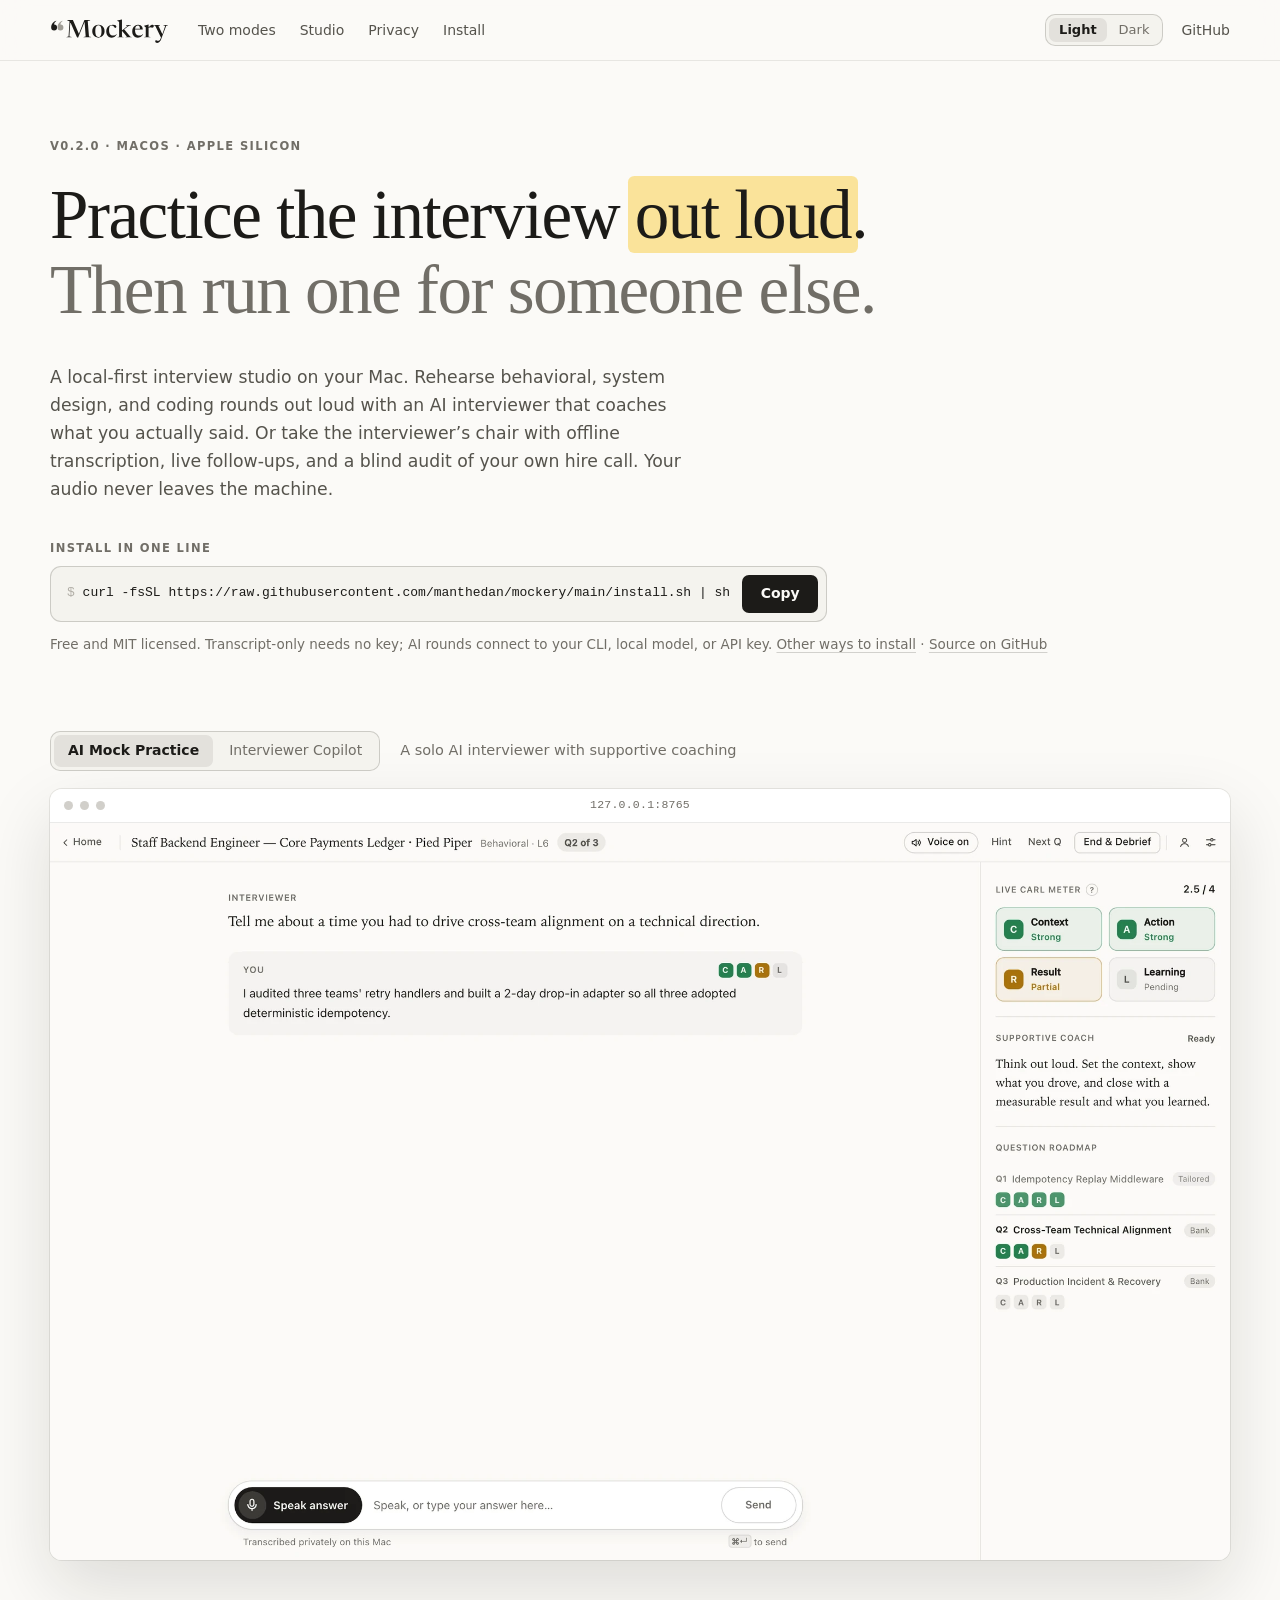
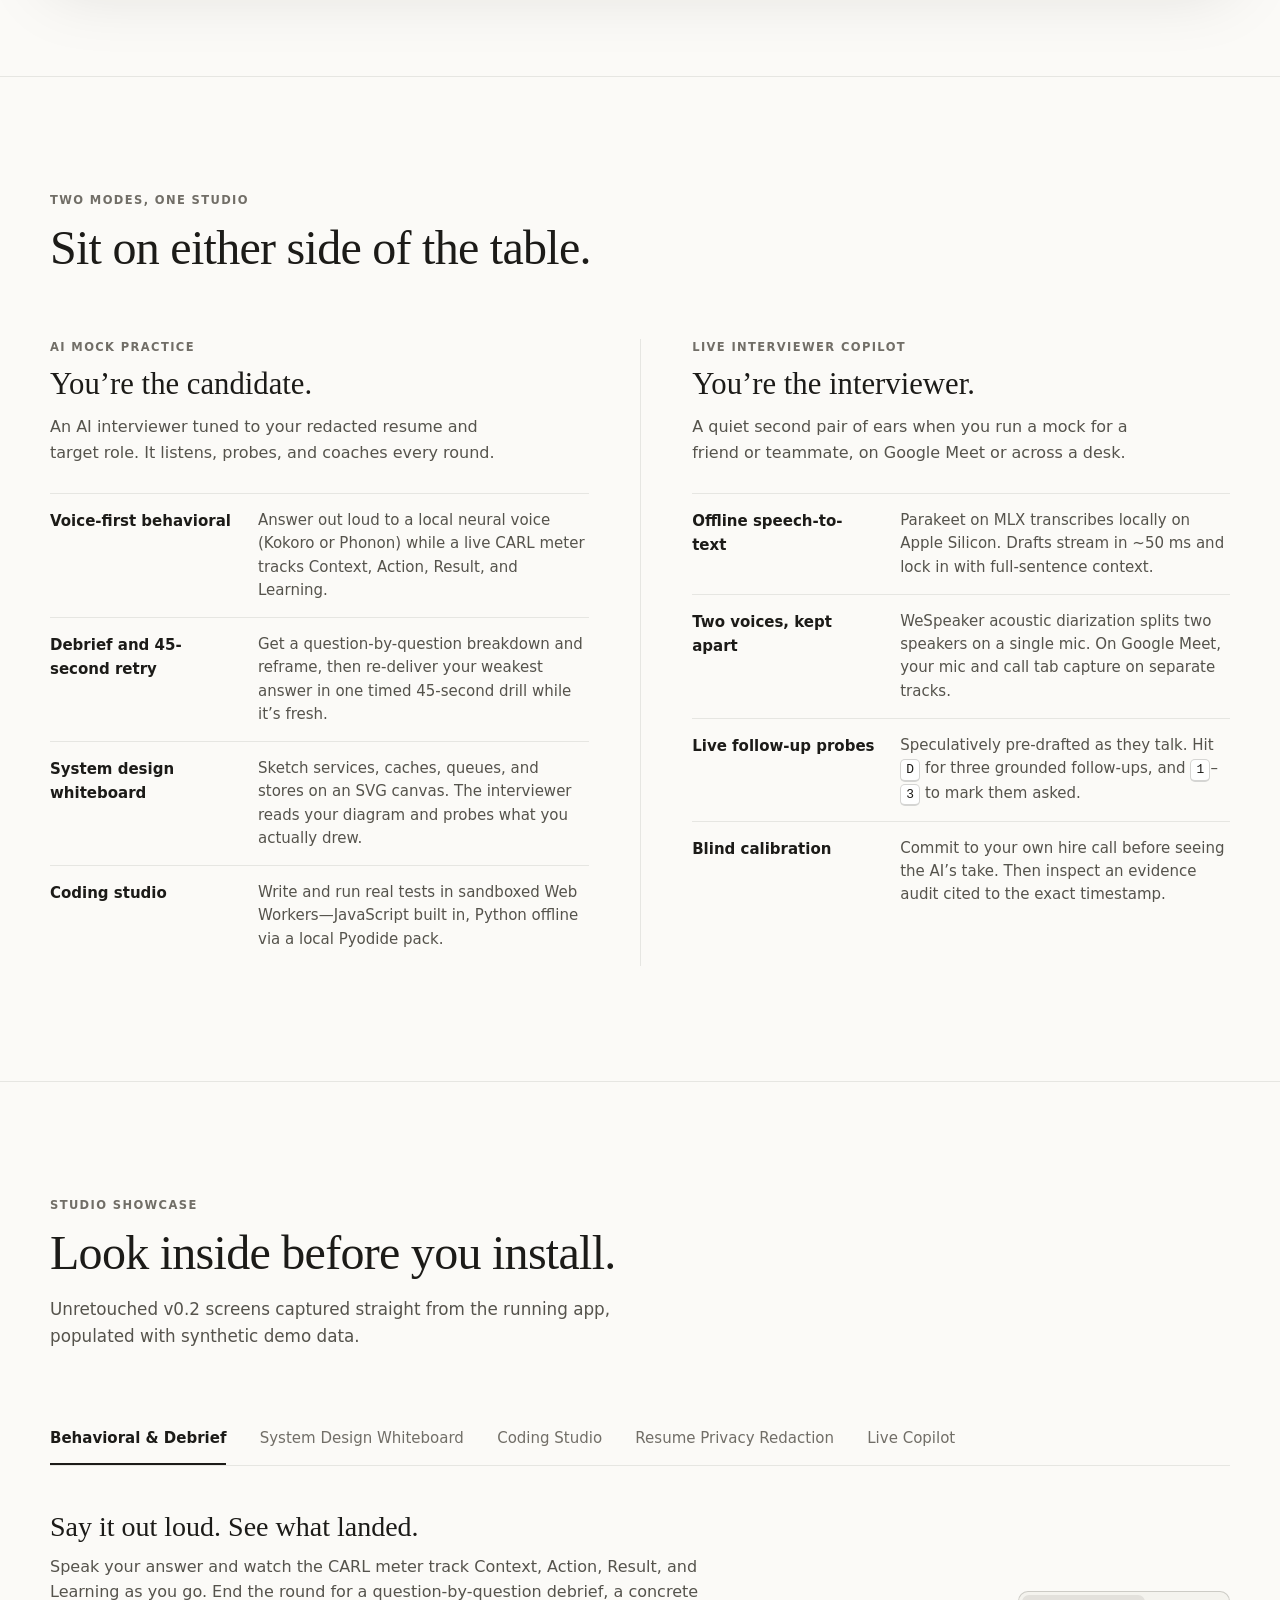
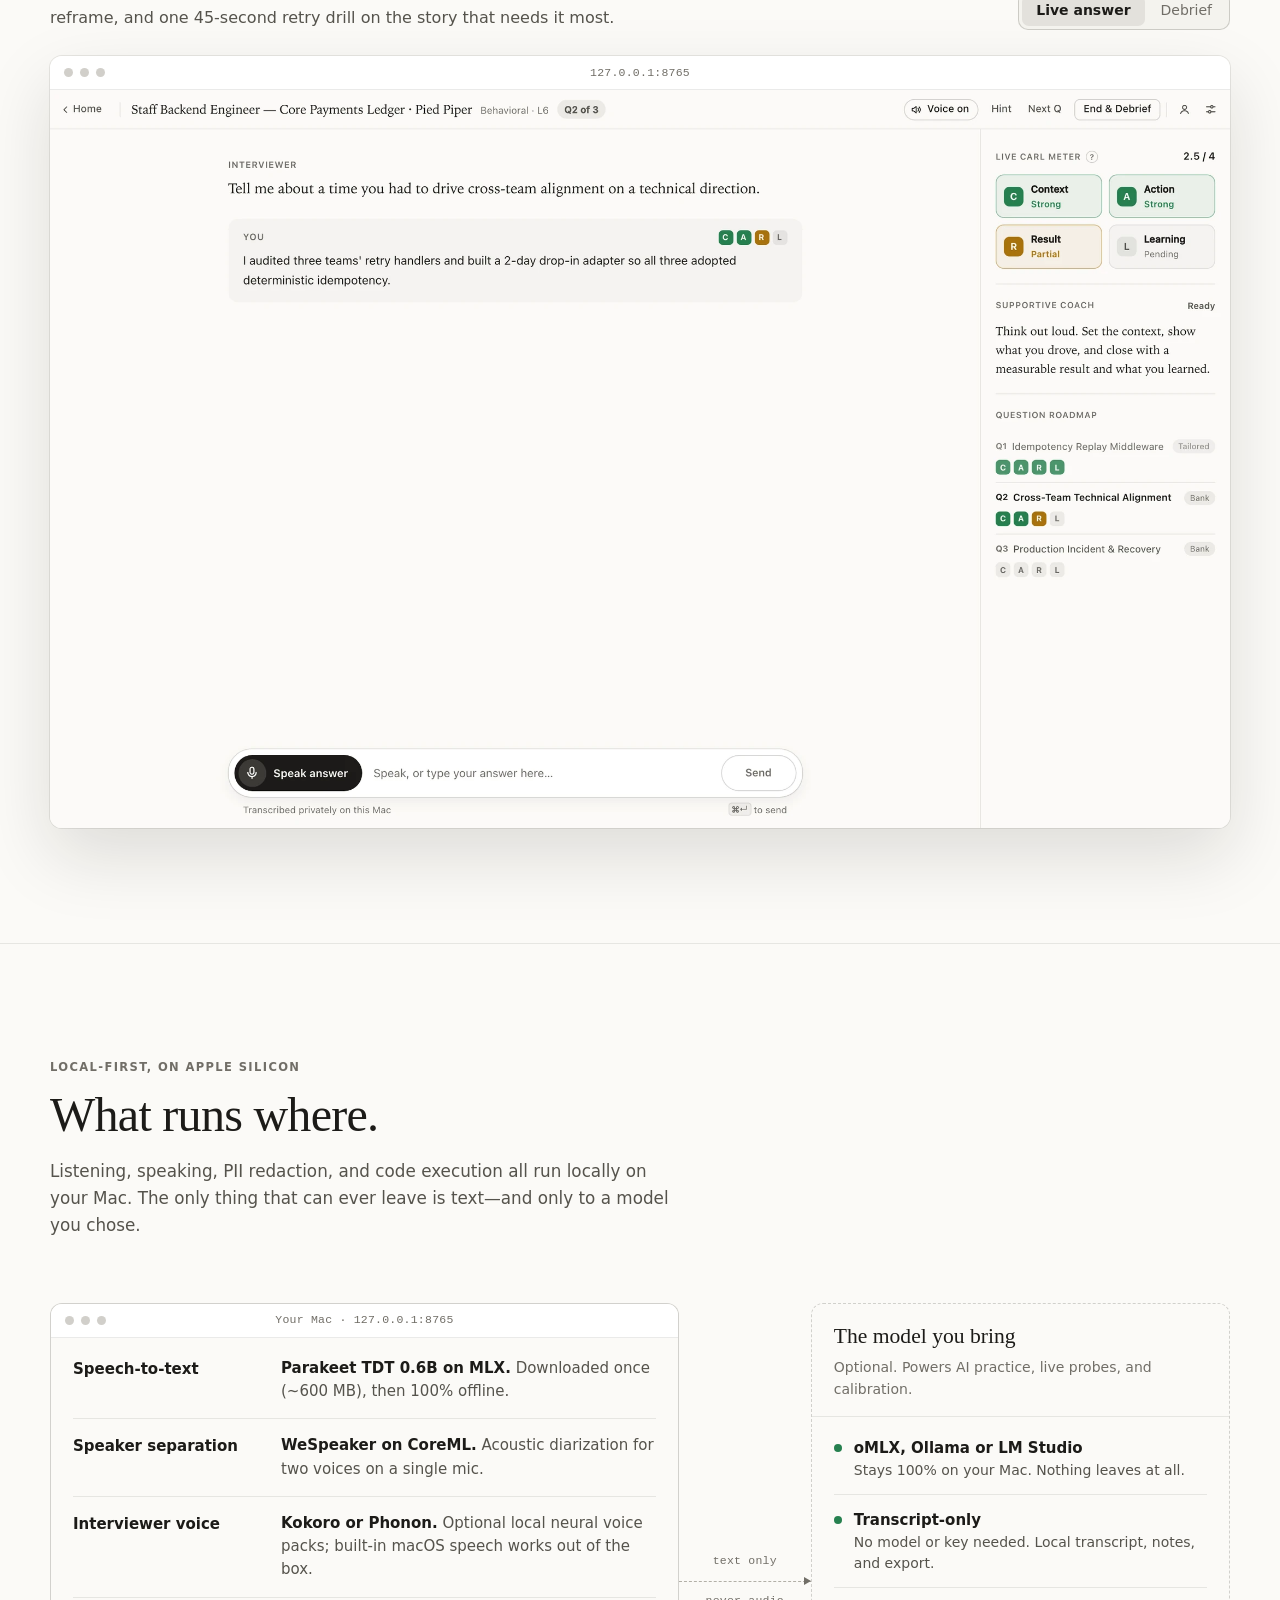
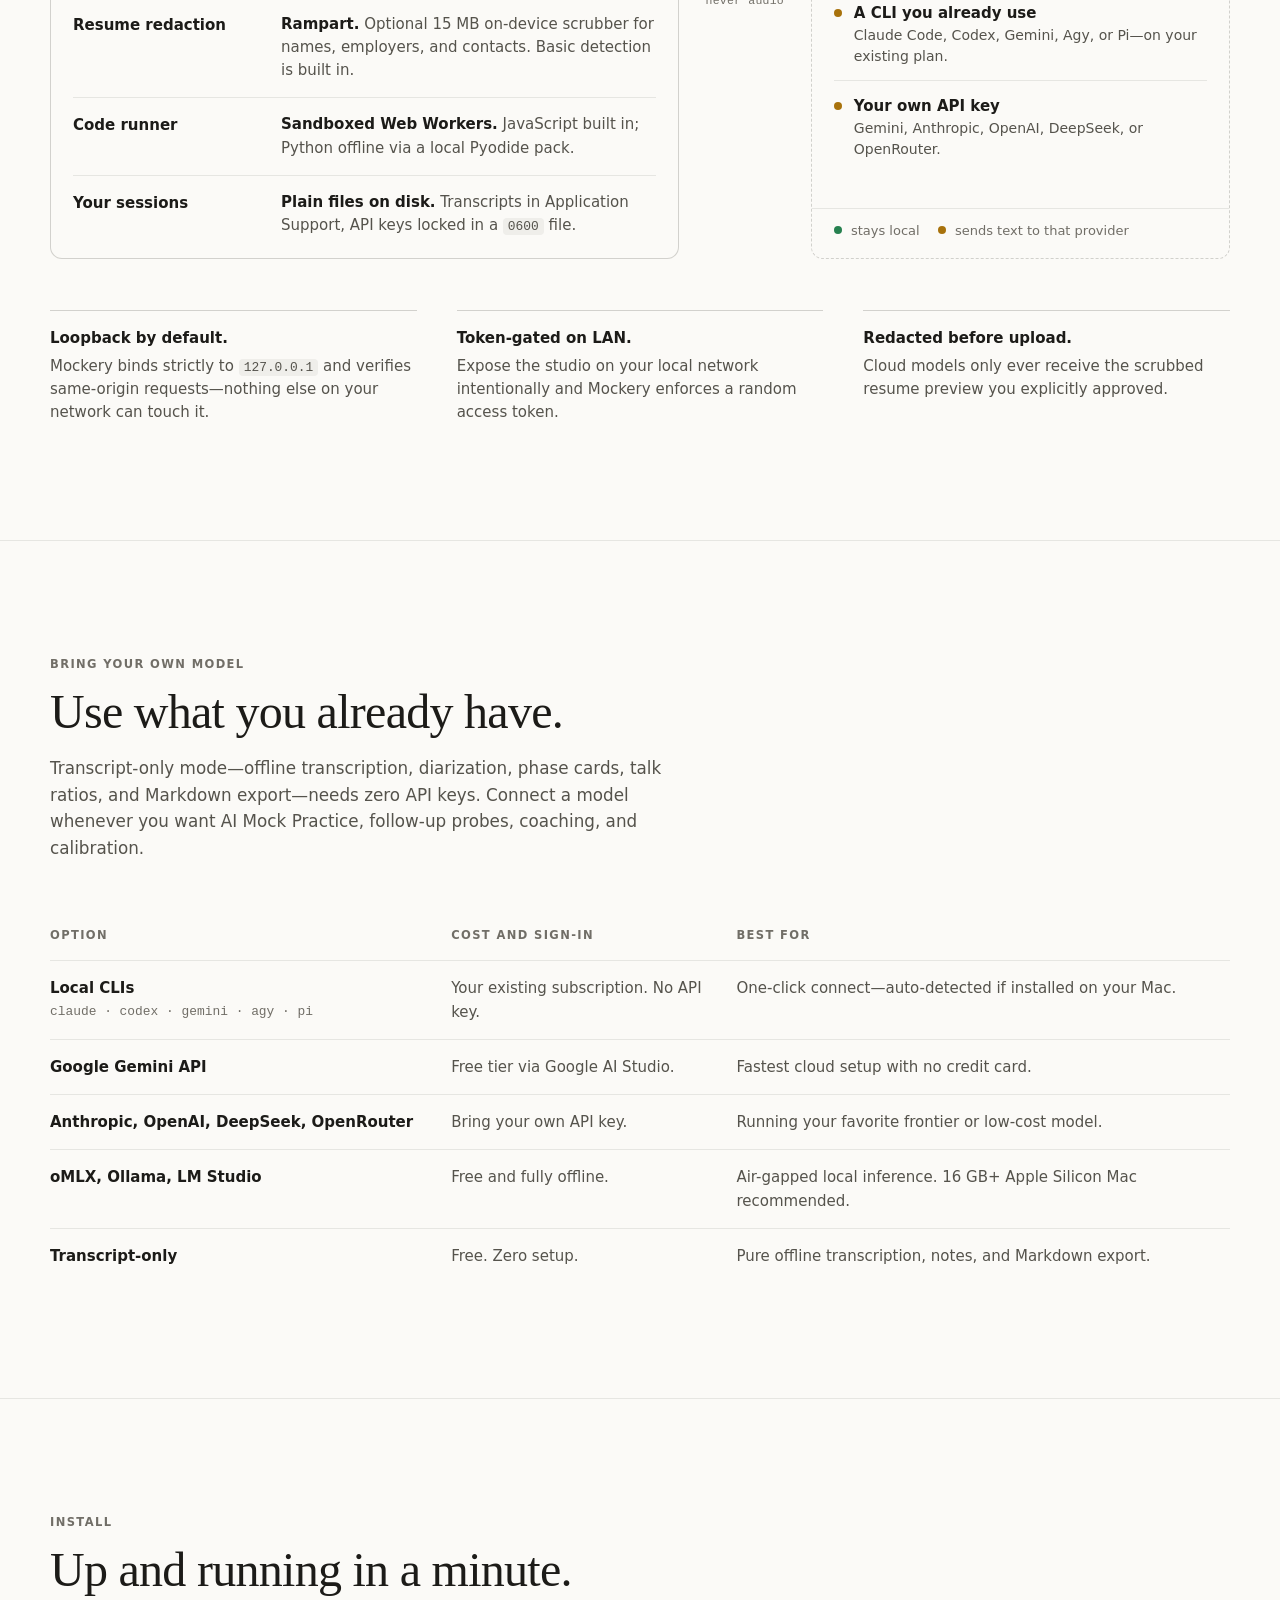
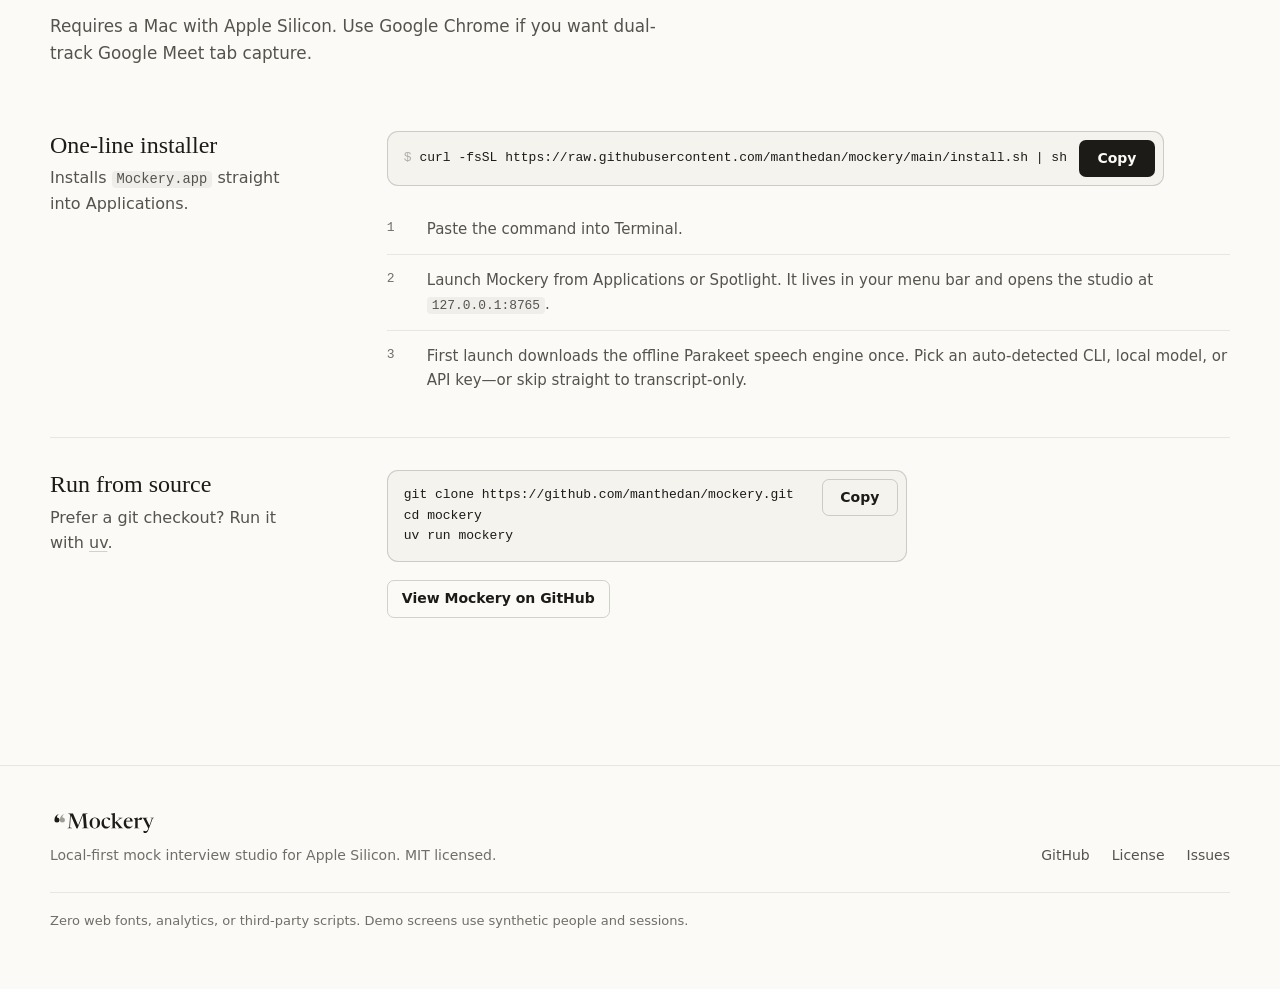
==== site/index.html @ 2a64e415 "Point site canonical and Open Graph URLs to https://mockery.studio/" ====
<!doctype html>
<html lang="en">
<head>
  <meta charset="utf-8">
  <meta name="viewport" content="width=device-width, initial-scale=1">
  <title>Mockery — Local-first mock interview studio for Apple Silicon</title>
  <meta name="description" content="Practice interviews out loud with an AI interviewer, or run mocks for others with live transcripts, probes, and blind calibration. Audio stays on your Mac.">
  <meta name="color-scheme" content="dark light">
  <meta name="theme-color" content="#141413" media="(prefers-color-scheme: dark)">
  <meta name="theme-color" content="#fbfaf7" media="(prefers-color-scheme: light)">
  <link rel="canonical" href="https://mockery.studio/">

  <meta property="og:type" content="website">
  <meta property="og:site_name" content="Mockery">
  <meta property="og:title" content="Mockery — Practice the interview out loud. Then run one for someone else.">
  <meta property="og:description" content="Local-first mock interview studio for Apple Silicon. Voice-first AI practice with CARL coaching, whiteboard, and coding—plus a live interviewer copilot.">
  <meta property="og:url" content="https://mockery.studio/">
  <meta property="og:image" content="https://mockery.studio/assets/og-social-card.png">
  <meta property="og:image:type" content="image/png">
  <meta property="og:image:width" content="1280">
  <meta property="og:image:height" content="640">
  <meta property="og:image:alt" content="Mockery: practice the interview out loud, then run one for someone else. Beside the headline, the system design whiteboard running at 127.0.0.1.">
  <meta name="twitter:card" content="summary_large_image">
  <meta name="twitter:title" content="Mockery — Practice the interview out loud. Then run one for someone else.">
  <meta name="twitter:description" content="Local-first mock interview studio for Apple Silicon. Practice out loud with an AI interviewer, or run sharper mocks for others. Audio never leaves your Mac.">
  <meta name="twitter:image" content="https://mockery.studio/assets/og-social-card.png">
  <meta name="twitter:image:alt" content="Mockery: practice the interview out loud, then run one for someone else.">

  <link rel="icon" href="assets/logo-mark.svg" type="image/svg+xml">
  <link rel="alternate icon" href="assets/logo-mark-32.png" type="image/png" sizes="32x32">
  <link rel="apple-touch-icon" href="assets/logo-mark-180.png">

  <script>
    document.documentElement.classList.add("js");
    try {
      var saved = localStorage.getItem("mockery-site-theme");
      if (saved === "light" || saved === "dark") document.documentElement.setAttribute("data-theme", saved);
    } catch (e) {}
  </script>
  <link rel="stylesheet" href="styles.css">
  <script src="site.js" defer></script>
</head>
<body>
  <a class="skip" href="#main">Skip to content</a>

  <header class="nav">
    <div class="wrap nav-row">
      <a class="brand" href="#top" aria-label="Mockery, back to top">
        <img class="only-dark" src="assets/wordmark-on-dark.svg" width="124" height="28" alt="Mockery">
        <img class="only-light" src="assets/wordmark-on-light.svg" width="124" height="28" alt="Mockery">
      </a>
      <nav class="nav-links" aria-label="Sections">
        <a href="#modes">Two modes</a>
        <a href="#studio">Studio</a>
        <a href="#privacy">Privacy</a>
        <a href="#install">Install</a>
      </nav>
      <div class="nav-end">
        <div class="seg seg-sm" role="group" aria-label="Colour theme">
          <button type="button" data-theme-choice="light" aria-pressed="false">Light</button>
          <button type="button" data-theme-choice="dark" aria-pressed="false">Dark</button>
        </div>
        <a class="nav-gh" href="https://github.com/manthedan/mockery">GitHub</a>
      </div>
    </div>
  </header>

  <main id="main">
    <!-- ───────────────────────────── Hero ───────────────────────────── -->
    <section class="hero" id="top">
      <div class="wrap">
        <p class="label">v0.2.0 · macOS · Apple Silicon</p>
        <h1>
          <span class="voice-a">Practice the interview <mark>out&nbsp;loud</mark>.</span>
          <span class="voice-b">Then run one for someone else.</span>
        </h1>

        <div class="hero-row">
          <p class="lede">
            A local-first interview studio on your Mac. Rehearse behavioral, system design, and coding
            rounds out loud with an AI interviewer that coaches what you actually said. Or take the
            interviewer’s chair with offline transcription, live follow-ups, and a blind audit of your
            own hire call. Your audio never leaves the machine.
          </p>

          <div class="hero-install">
            <p class="label" id="heroInstallLabel">Install in one line</p>
            <div class="cmd" role="group" aria-labelledby="heroInstallLabel">
              <code id="heroCmd"><span class="prompt" aria-hidden="true">$ </span><span data-copy-text>curl -fsSL https://<wbr>raw.githubusercontent.com/<wbr>manthedan/<wbr>mockery/<wbr>main/<wbr>install.sh | sh</span></code>
              <button type="button" class="btn-ink" data-copy="#heroCmd">Copy</button>
            </div>
            <p class="fine">
              Free and MIT licensed. Transcript-only needs no key; AI rounds connect to your CLI, local model, or API key.
              <a href="#install">Other ways to install</a> · <a href="https://github.com/manthedan/mockery">Source on GitHub</a>
            </p>
          </div>
        </div>

        <div class="hero-stage">
          <div class="stage-head">
            <div class="seg" role="tablist" aria-label="Mode shown in the preview">
              <button type="button" role="tab" id="heroTabPractice" aria-controls="heroPractice" aria-selected="true">AI Mock Practice</button>
              <button type="button" role="tab" id="heroTabCopilot" aria-controls="heroCopilot" aria-selected="false" tabindex="-1">Interviewer Copilot</button>
            </div>
            <p class="stage-note" data-stage-note aria-live="polite">A solo AI interviewer with supportive coaching</p>
          </div>

          <figure class="window">
            <div class="window-bar" aria-hidden="true"><i></i><i></i><i></i><span>127.0.0.1:8765</span></div>
            <div class="is-active" role="tabpanel" id="heroPractice" aria-labelledby="heroTabPractice" data-note="A solo AI interviewer with supportive coaching">
              <a class="shot" href="assets/shots/04_behavioral_dark.webp" data-shot-link style="--focus: 28% 0%">
                <picture>
                  <source data-theme-source media="(prefers-color-scheme: light)" srcset="assets/shots/04_behavioral_light.webp">
                  <img src="assets/shots/04_behavioral_dark.webp" width="2160" height="1350" fetchpriority="high"
                       alt="Behavioral practice: the interviewer’s question, a spoken answer, and a live CARL meter scoring Context, Action, Result and Learning.">
                </picture>
              </a>
            </div>
            <div role="tabpanel" id="heroCopilot" aria-labelledby="heroTabCopilot" data-note="Real-time transcript and probes while you interview someone">
              <a class="shot" href="assets/shots/09_copilot_calibration_dark.webp" data-shot-link style="--focus: 100% 0%">
                <picture>
                  <source data-theme-source media="(prefers-color-scheme: light)" srcset="assets/shots/09_copilot_calibration_light.webp">
                  <img src="assets/shots/09_copilot_calibration_dark.webp" width="2160" height="1350" loading="lazy"
                       alt="Interviewer copilot: a timestamped transcript on the left, and a calibration audit reading “You said Lean Hire. The evidence agrees.” on the right.">
                </picture>
              </a>
            </div>
          </figure>
        </div>
      </div>
    </section>

    <!-- ─────────────────────────── Two modes ─────────────────────────── -->
    <section class="section" id="modes">
      <div class="wrap">
        <div class="section-head">
          <p class="label">Two modes, one studio</p>
          <h2>Sit on either side of the table.</h2>
        </div>

        <div class="modes">
          <article class="mode">
            <p class="label">AI Mock Practice</p>
            <h3>You’re the candidate.</h3>
            <p class="mode-lede">An AI interviewer tuned to your redacted resume and target role. It listens, probes, and coaches every round.</p>
            <dl class="rows">
              <div><dt>Voice-first behavioral</dt><dd>Answer out loud to a local neural voice (Kokoro or Phonon) while a live CARL meter tracks Context, Action, Result, and Learning.</dd></div>
              <div><dt>Debrief and 45-second retry</dt><dd>Get a question-by-question breakdown and reframe, then re-deliver your weakest answer in one timed 45-second drill while it’s fresh.</dd></div>
              <div><dt>System design whiteboard</dt><dd>Sketch services, caches, queues, and stores on an SVG canvas. The interviewer reads your diagram and probes what you actually drew.</dd></div>
              <div><dt>Coding studio</dt><dd>Write and run real tests in sandboxed Web Workers—JavaScript built in, Python offline via a local Pyodide pack.</dd></div>
            </dl>
          </article>

          <article class="mode">
            <p class="label">Live Interviewer Copilot</p>
            <h3>You’re the interviewer.</h3>
            <p class="mode-lede">A quiet second pair of ears when you run a mock for a friend or teammate, on Google Meet or across a desk.</p>
            <dl class="rows">
              <div><dt>Offline speech-to-text</dt><dd>Parakeet on MLX transcribes locally on Apple Silicon. Drafts stream in ~50&nbsp;ms and lock in with full-sentence context.</dd></div>
              <div><dt>Two voices, kept apart</dt><dd>WeSpeaker acoustic diarization splits two speakers on a single mic. On Google Meet, your mic and call tab capture on separate tracks.</dd></div>
              <div><dt>Live follow-up probes</dt><dd>Speculatively pre-drafted as they talk. Hit <kbd>D</kbd> for three grounded follow-ups, and <kbd>1</kbd>–<kbd>3</kbd> to mark them asked.</dd></div>
              <div><dt>Blind calibration</dt><dd>Commit to your own hire call before seeing the AI’s take. Then inspect an evidence audit cited to the exact timestamp.</dd></div>
            </dl>
          </article>
        </div>
      </div>
    </section>

    <!-- ───────────────────────── Studio showcase ───────────────────────── -->
    <section class="section" id="studio">
      <div class="wrap">
        <div class="section-head">
          <p class="label">Studio showcase</p>
          <h2>Look inside before you install.</h2>
          <p class="section-lede">Unretouched v0.2 screens captured straight from the running app, populated with synthetic demo data.</p>
        </div>

        <div class="tabs-scroll">
          <div class="tabs" role="tablist" aria-label="Studio showcase">
            <button type="button" role="tab" id="tabBehavioral" aria-controls="panelBehavioral" aria-selected="true">Behavioral &amp; Debrief</button>
            <button type="button" role="tab" id="tabWhiteboard" aria-controls="panelWhiteboard" aria-selected="false" tabindex="-1">System Design Whiteboard</button>
            <button type="button" role="tab" id="tabCoding" aria-controls="panelCoding" aria-selected="false" tabindex="-1">Coding Studio</button>
            <button type="button" role="tab" id="tabRedaction" aria-controls="panelRedaction" aria-selected="false" tabindex="-1">Resume Privacy Redaction</button>
            <button type="button" role="tab" id="tabCopilot" aria-controls="panelCopilot" aria-selected="false" tabindex="-1">Live Copilot</button>
          </div>
        </div>

        <!-- Behavioral & Debrief -->
        <div class="panel is-active" role="tabpanel" id="panelBehavioral" aria-labelledby="tabBehavioral">
          <div class="panel-head">
            <div>
              <h3>Say it out loud. See what landed.</h3>
              <p>Speak your answer and watch the CARL meter track Context, Action, Result, and Learning as you go. End the round for a question-by-question debrief, a concrete reframe, and one 45-second retry drill on the story that needs it most.</p>
            </div>
            <div class="seg" role="tablist" aria-label="Behavioral views">
              <button type="button" role="tab" id="viewBehLive" aria-controls="shotBehLive" aria-selected="true">Live answer</button>
              <button type="button" role="tab" id="viewBehDebrief" aria-controls="shotBehDebrief" aria-selected="false" tabindex="-1">Debrief</button>
            </div>
          </div>
          <figure class="window">
            <div class="window-bar" aria-hidden="true"><i></i><i></i><i></i><span>127.0.0.1:8765</span></div>
            <div class="is-active" role="tabpanel" id="shotBehLive" aria-labelledby="viewBehLive">
              <a class="shot" href="assets/shots/04_behavioral_dark.webp" data-shot-link style="--focus: 28% 0%">
                <picture>
                  <source data-theme-source media="(prefers-color-scheme: light)" srcset="assets/shots/04_behavioral_light.webp">
                  <img src="assets/shots/04_behavioral_dark.webp" width="2160" height="1350" loading="lazy"
                       alt="Behavioral practice session, question two of three, with the live CARL meter showing Context and Action strong, Result partial, Learning pending.">
                </picture>
              </a>
            </div>
            <div role="tabpanel" id="shotBehDebrief" aria-labelledby="viewBehDebrief">
              <a class="shot" href="assets/shots/07_debrief_dark.webp" data-shot-link style="--focus: 24% 0%">
                <picture>
                  <source data-theme-source media="(prefers-color-scheme: light)" srcset="assets/shots/07_debrief_light.webp">
                  <img src="assets/shots/07_debrief_dark.webp" width="2160" height="1350" loading="lazy"
                       alt="Coaching debrief with a 3.5 out of 4 session score, what went well, a per-question breakdown, a suggested CARL reframe and a button to jump to the 45-second retry drill.">
                </picture>
              </a>
            </div>
          </figure>
        </div>

        <!-- System Design Whiteboard -->
        <div class="panel" role="tabpanel" id="panelWhiteboard" aria-labelledby="tabWhiteboard">
          <div class="panel-head">
            <div>
              <h3>Draw the system while you talk.</h3>
              <p>Place clients, gateways, services, caches, stores, and queues on an SVG dot-grid canvas and wire them with labeled flows. The interviewer inspects your diagram, tracks requirements, and probes the trade-offs in what you actually drew.</p>
            </div>
          </div>
          <figure class="window">
            <div class="window-bar" aria-hidden="true"><i></i><i></i><i></i><span>127.0.0.1:8765</span></div>
            <a class="shot" href="assets/shots/05_whiteboard_dark.webp" data-shot-link style="--focus: 50% 0%">
              <picture>
                <source data-theme-source media="(prefers-color-scheme: light)" srcset="assets/shots/05_whiteboard_light.webp">
                <img src="assets/shots/05_whiteboard_dark.webp" width="2160" height="1350" loading="lazy"
                     alt="System design whiteboard with five connected components, from Merchant SDKs through an API gateway and ledger service to a database and a settlement stream.">
              </picture>
            </a>
          </figure>
        </div>

        <!-- Coding Studio -->
        <div class="panel" role="tabpanel" id="panelCoding" aria-labelledby="tabCoding">
          <div class="panel-head">
            <div>
              <h3>Write it, run it, explain it.</h3>
              <p>Run real test suites in isolated Web Workers—JavaScript out of the box, Python completely offline through a local Pyodide pack. Your editor, test output, and interviewer stay right beside each other.</p>
            </div>
          </div>
          <figure class="window">
            <div class="window-bar" aria-hidden="true"><i></i><i></i><i></i><span>127.0.0.1:8765</span></div>
            <a class="shot" href="assets/shots/06_coding_dark.webp" data-shot-link style="--focus: 56% 0%">
              <picture>
                <source data-theme-source media="(prefers-color-scheme: light)" srcset="assets/shots/06_coding_light.webp">
                <img src="assets/shots/06_coding_dark.webp" width="2160" height="1350" loading="lazy"
                     alt="Coding studio with a JavaScript LRU cache solution, JavaScript and Python tabs, a Run Tests button and a passing test result.">
              </picture>
            </a>
          </figure>
        </div>

        <!-- Resume Privacy Redaction -->
        <div class="panel" role="tabpanel" id="panelRedaction" aria-labelledby="tabRedaction">
          <div class="panel-head">
            <div>
              <h3>See exactly what leaves your Mac.</h3>
              <p>Rampart detects names, employers, emails, phone numbers, and links right on your Mac, swapping them for neutral placeholders. Flip any item between Hidden and Visible in one click—the preview on screen is the only version a cloud model ever sees.</p>
            </div>
          </div>
          <figure class="window">
            <div class="window-bar" aria-hidden="true"><i></i><i></i><i></i><span>127.0.0.1:8765</span></div>
            <a class="shot" href="assets/shots/02_profile_dark.webp" data-shot-link style="--focus: 50% 0%">
              <picture>
                <source data-theme-source media="(prefers-color-scheme: light)" srcset="assets/shots/02_profile_light.webp">
                <img src="assets/shots/02_profile_dark.webp" width="2160" height="1350" loading="lazy"
                     alt="Candidate profile dialog: a demo resume with four personal details hidden, and a preview of the redacted text that is shared with a cloud model.">
              </picture>
            </a>
          </figure>
        </div>

        <!-- Live Copilot -->
        <div class="panel" role="tabpanel" id="panelCopilot" aria-labelledby="tabCopilot">
          <div class="panel-head">
            <div>
              <h3>Three follow-ups, the moment you need them.</h3>
              <p>As the candidate speaks, Mockery pre-drafts three grounded follow-ups in the background so they’re ready the instant you ask. When the round wraps, lock in your own verdict first, then inspect a blind calibration audit with every claim cited to its exact timestamp.</p>
            </div>
            <div class="seg" role="tablist" aria-label="Copilot views">
              <button type="button" role="tab" id="viewCopProbes" aria-controls="shotCopProbes" aria-selected="true">Follow-ups</button>
              <button type="button" role="tab" id="viewCopCalib" aria-controls="shotCopCalib" aria-selected="false" tabindex="-1">Calibration</button>
            </div>
          </div>
          <figure class="window">
            <div class="window-bar" aria-hidden="true"><i></i><i></i><i></i><span>127.0.0.1:8765</span></div>
            <div class="is-active" role="tabpanel" id="shotCopProbes" aria-labelledby="viewCopProbes">
              <a class="shot" href="assets/shots/08_copilot_probes_dark.webp" data-shot-link style="--focus: 100% 0%">
                <picture>
                  <source data-theme-source media="(prefers-color-scheme: light)" srcset="assets/shots/08_copilot_probes_light.webp">
                  <img src="assets/shots/08_copilot_probes_dark.webp" width="2160" height="1350" loading="lazy"
                       alt="Interviewer copilot showing a timestamped transcript split into phase cards, with three suggested follow-up questions for the current card.">
                </picture>
              </a>
            </div>
            <div role="tabpanel" id="shotCopCalib" aria-labelledby="viewCopCalib">
              <a class="shot" href="assets/shots/09_copilot_calibration_dark.webp" data-shot-link style="--focus: 100% 0%">
                <picture>
                  <source data-theme-source media="(prefers-color-scheme: light)" srcset="assets/shots/09_copilot_calibration_light.webp">
                  <img src="assets/shots/09_copilot_calibration_dark.webp" width="2160" height="1350" loading="lazy"
                       alt="Calibration audit: “You said Lean Hire. The evidence agrees.”, a per-card signal table, and a cited passage highlighted in the transcript.">
                </picture>
              </a>
            </div>
          </figure>
        </div>
      </div>
    </section>

    <!-- ───────────────────── Privacy & architecture ───────────────────── -->
    <section class="section" id="privacy">
      <div class="wrap">
        <div class="section-head">
          <p class="label">Local-first, on Apple Silicon</p>
          <h2>What runs where.</h2>
          <p class="section-lede">Listening, speaking, PII redaction, and code execution all run locally on your Mac. The only thing that can ever leave is text—and only to a model you chose.</p>
        </div>

        <div class="arch">
          <div class="arch-box">
            <div class="window-bar" aria-hidden="true"><i></i><i></i><i></i><span>Your Mac · 127.0.0.1:8765</span></div>
            <h3 class="sr-only">On your Mac</h3>
            <dl class="rows rows-arch">
              <div><dt>Speech-to-text</dt><dd><b>Parakeet TDT 0.6B on MLX.</b> Downloaded once (~600&nbsp;MB), then 100% offline.</dd></div>
              <div><dt>Speaker separation</dt><dd><b>WeSpeaker on CoreML.</b> Acoustic diarization for two voices on a single mic.</dd></div>
              <div><dt>Interviewer voice</dt><dd><b>Kokoro or Phonon.</b> Optional local neural voice packs; built-in macOS speech works out of the box.</dd></div>
              <div><dt>Resume redaction</dt><dd><b>Rampart.</b> Optional 15&nbsp;MB on-device scrubber for names, employers, and contacts. Basic detection is built in.</dd></div>
              <div><dt>Code runner</dt><dd><b>Sandboxed Web Workers.</b> JavaScript built in; Python offline via a local Pyodide pack.</dd></div>
              <div><dt>Your sessions</dt><dd><b>Plain files on disk.</b> Transcripts in Application Support, API keys locked in a <code>0600</code> file.</dd></div>
            </dl>
          </div>

          <div class="arch-link" aria-hidden="true">
            <span class="arch-link-top">text only</span>
            <span class="arch-arrow"></span>
            <span class="arch-link-bottom">never audio</span>
          </div>

          <div class="arch-box arch-box-out">
            <div class="arch-out-head">
              <h3>The model you bring</h3>
              <p>Optional. Powers AI practice, live probes, and calibration.</p>
            </div>
            <ul class="arch-options">
              <li><span class="dot dot-local"></span><div><b>oMLX, Ollama or LM Studio</b><span>Stays 100% on your Mac. Nothing leaves at all.</span></div></li>
              <li><span class="dot dot-local"></span><div><b>Transcript-only</b><span>No model or key needed. Local transcript, notes, and export.</span></div></li>
              <li><span class="dot dot-cloud"></span><div><b>A CLI you already use</b><span>Claude Code, Codex, Gemini, Agy, or Pi—on your existing plan.</span></div></li>
              <li><span class="dot dot-cloud"></span><div><b>Your own API key</b><span>Gemini, Anthropic, OpenAI, DeepSeek, or OpenRouter.</span></div></li>
            </ul>
            <p class="arch-legend"><span class="dot dot-local"></span> stays local <span class="dot dot-cloud"></span> sends text to that provider</p>
          </div>
        </div>

        <ul class="facts">
          <li><b>Loopback by default.</b> Mockery binds strictly to <code>127.0.0.1</code> and verifies same-origin requests—nothing else on your network can touch it.</li>
          <li><b>Token-gated on LAN.</b> Expose the studio on your local network intentionally and Mockery enforces a random access token.</li>
          <li><b>Redacted before upload.</b> Cloud models only ever receive the scrubbed resume preview you explicitly approved.</li>
        </ul>
      </div>
    </section>

    <!-- ─────────────────────────── Providers ─────────────────────────── -->
    <section class="section" id="models">
      <div class="wrap">
        <div class="section-head">
          <p class="label">Bring your own model</p>
          <h2>Use what you already have.</h2>
          <p class="section-lede">Transcript-only mode—offline transcription, diarization, phase cards, talk ratios, and Markdown export—needs zero API keys. Connect a model whenever you want AI Mock Practice, follow-up probes, coaching, and calibration.</p>
        </div>

        <div class="table-wrap">
          <table class="providers">
            <thead>
              <tr><th scope="col">Option</th><th scope="col">Cost and sign-in</th><th scope="col">Best for</th></tr>
            </thead>
            <tbody>
              <tr>
                <th scope="row">Local CLIs <span class="mono">claude · codex · gemini · agy · pi</span></th>
                <td data-label="Cost and sign-in">Your existing subscription. No API key.</td>
                <td data-label="Best for">One-click connect—auto-detected if installed on your Mac.</td>
              </tr>
              <tr>
                <th scope="row">Google Gemini API</th>
                <td data-label="Cost and sign-in">Free tier via Google AI Studio.</td>
                <td data-label="Best for">Fastest cloud setup with no credit card.</td>
              </tr>
              <tr>
                <th scope="row">Anthropic, OpenAI, DeepSeek, OpenRouter</th>
                <td data-label="Cost and sign-in">Bring your own API key.</td>
                <td data-label="Best for">Running your favorite frontier or low-cost model.</td>
              </tr>
              <tr>
                <th scope="row">oMLX, Ollama, LM Studio</th>
                <td data-label="Cost and sign-in">Free and fully offline.</td>
                <td data-label="Best for">Air-gapped local inference. 16&nbsp;GB+ Apple Silicon Mac recommended.</td>
              </tr>
              <tr>
                <th scope="row">Transcript-only</th>
                <td data-label="Cost and sign-in">Free. Zero setup.</td>
                <td data-label="Best for">Pure offline transcription, notes, and Markdown export.</td>
              </tr>
            </tbody>
          </table>
        </div>
      </div>
    </section>

    <!-- ──────────────────────────── Install ──────────────────────────── -->
    <section class="section" id="install">
      <div class="wrap">
        <div class="section-head">
          <p class="label">Install</p>
          <h2>Up and running in a minute.</h2>
          <p class="section-lede">Requires a Mac with Apple Silicon. Use Google Chrome if you want dual-track Google Meet tab capture.</p>
        </div>

        <div class="install">
          <div class="install-row">
            <div class="install-what">
              <h3>One-line installer</h3>
              <p>Installs <code>Mockery.app</code> straight into Applications.</p>
            </div>
            <div class="install-how">
              <div class="cmd" role="group" aria-label="Installer command">
                <code id="installCmd"><span class="prompt" aria-hidden="true">$ </span><span data-copy-text>curl -fsSL https://<wbr>raw.githubusercontent.com/<wbr>manthedan/<wbr>mockery/<wbr>main/<wbr>install.sh | sh</span></code>
                <button type="button" class="btn-ink" data-copy="#installCmd">Copy</button>
              </div>
              <ol class="steps">
                <li>Paste the command into Terminal.</li>
                <li>Launch Mockery from Applications or Spotlight. It lives in your menu bar and opens the studio at <code>127.0.0.1:8765</code>.</li>
                <li>First launch downloads the offline Parakeet speech engine once. Pick an auto-detected CLI, local model, or API key—or skip straight to transcript-only.</li>
              </ol>
            </div>
          </div>

          <div class="install-row">
            <div class="install-what">
              <h3>Run from source</h3>
              <p>Prefer a git checkout? Run it with <a href="https://docs.astral.sh/uv/">uv</a>.</p>
            </div>
            <div class="install-how">
              <div class="cmd cmd-stack" role="group" aria-label="Run from source commands">
                <code id="uvCmd"><span data-copy-text>git clone https://<wbr>github.com/<wbr>manthedan/<wbr>mockery.git
cd mockery
uv run mockery</span></code>
                <button type="button" class="btn-quiet" data-copy="#uvCmd">Copy</button>
              </div>
              <p class="install-gh"><a class="btn-outline" href="https://github.com/manthedan/mockery">View Mockery on GitHub</a></p>
            </div>
          </div>
        </div>
      </div>
    </section>
  </main>

  <footer class="footer">
    <div class="wrap footer-row">
      <div>
        <img class="only-dark" src="assets/wordmark-on-dark.svg" width="106" height="24" alt="Mockery" loading="lazy">
        <img class="only-light" src="assets/wordmark-on-light.svg" width="106" height="24" alt="Mockery" loading="lazy">
        <p>Local-first mock interview studio for Apple Silicon. MIT licensed.</p>
      </div>
      <div class="footer-links">
        <a href="https://github.com/manthedan/mockery">GitHub</a>
        <a href="https://github.com/manthedan/mockery/blob/main/LICENSE">License</a>
        <a href="https://github.com/manthedan/mockery/issues">Issues</a>
      </div>
    </div>
    <div class="wrap"><p class="footer-note">Zero web fonts, analytics, or third-party scripts. Demo screens use synthetic people and sessions.</p></div>
  </footer>

  <div class="sr-only" aria-live="polite" data-live></div>
</body>
</html>
---- site/styles.css ----
/* ============================================================================
   Mockery — release site

   Same Ink & Paper system as the app (src/mockery/static/styles.css):
   one warm neutral ramp in two lightings, colour kept semantic and rare,
   sans for chrome, serif for words a person reads or says out loud.
   System fonts only. No network requests beyond this folder.
   ============================================================================ */

:root {
  color-scheme: dark;

  --bg: #141413;
  --bg-sunken: #0f0f0e;
  --raised: #1d1d1b;

  --hover: rgba(255, 253, 245, 0.055);
  --selected: rgba(255, 253, 245, 0.125);
  --line: rgba(255, 253, 245, 0.08);
  --line-strong: rgba(255, 253, 245, 0.16);

  --ink: #efeeea;
  --ink-2: #b4b2ab;
  --ink-3: #939189;
  --ink-4: #68665f;
  --on-ink: #161615;

  --good: #62c08d;
  --mixed: #d8a544;
  --mark: rgba(244, 196, 64, 0.26);

  --shadow-window: 0 0 0 1px var(--line-strong), 0 28px 70px rgba(0, 0, 0, 0.5);

  --radius: 7px;
  --radius-lg: 11px;

  --wrap: 1180px;
  --pad: clamp(16px, 4vw, 40px);
  --section: clamp(72px, 9vw, 128px);

  --font-ui: -apple-system, BlinkMacSystemFont, "SF Pro Text", "Helvetica Neue", system-ui, sans-serif;
  --font-serif: "New York", ui-serif, "Iowan Old Style", "Palatino", Georgia, serif;
  --font-mono: ui-monospace, "SF Mono", Menlo, monospace;
}

@media (prefers-color-scheme: light) {
  :root:not([data-theme]) {
    color-scheme: light;

    --bg: #fbfaf7;
    --bg-sunken: #f4f3ee;
    --raised: #ffffff;

    --hover: rgba(26, 24, 16, 0.05);
    --selected: rgba(26, 24, 16, 0.08);
    --line: rgba(26, 24, 16, 0.09);
    --line-strong: rgba(26, 24, 16, 0.18);

    --ink: #1c1b18;
    --ink-2: #55534c;
    --ink-3: #716e67;
    --ink-4: #b2afa7;
    --on-ink: #fbfaf7;

    --good: #26804f;
    --mixed: #a8720c;
    --mark: rgba(250, 206, 62, 0.5);

    --shadow-window: 0 0 0 1px var(--line), 0 28px 70px rgba(26, 24, 16, 0.13);
  }
}

:root[data-theme="light"] {
  color-scheme: light;

  --bg: #fbfaf7;
  --bg-sunken: #f4f3ee;
  --raised: #ffffff;

  --hover: rgba(26, 24, 16, 0.05);
  --selected: rgba(26, 24, 16, 0.08);
  --line: rgba(26, 24, 16, 0.09);
  --line-strong: rgba(26, 24, 16, 0.18);

  --ink: #1c1b18;
  --ink-2: #55534c;
  --ink-3: #716e67;
  --ink-4: #b2afa7;
  --on-ink: #fbfaf7;

  --good: #26804f;
  --mixed: #a8720c;
  --mark: rgba(250, 206, 62, 0.5);

  --shadow-window: 0 0 0 1px var(--line), 0 28px 70px rgba(26, 24, 16, 0.13);
}

:root[data-theme="dark"] {
  color-scheme: dark;
}

/* ----------------------------------------------------------------------------
   Base
   ---------------------------------------------------------------------------- */

*,
*::before,
*::after {
  box-sizing: border-box;
}

html {
  scroll-behavior: smooth;
  scroll-padding-top: 76px;
  -webkit-text-size-adjust: 100%;
}

body {
  margin: 0;
  background: var(--bg);
  color: var(--ink);
  font-family: var(--font-ui);
  font-size: 16px;
  line-height: 1.6;
  -webkit-font-smoothing: antialiased;
  text-rendering: optimizeLegibility;
  transition: background-color 0.2s ease, color 0.2s ease;
}

h1,
h2,
h3,
p,
dl,
dd,
ol,
ul,
figure {
  margin: 0;
}

ul,
ol {
  padding: 0;
  list-style: none;
}

h1,
h2,
h3 {
  font-family: var(--font-serif);
  font-weight: 400;
  text-wrap: balance;
}

img {
  display: block;
  max-width: 100%;
  height: auto;
}

a {
  color: inherit;
  text-decoration-color: var(--line-strong);
  text-decoration-thickness: 1px;
  text-underline-offset: 3px;
}

a:hover {
  text-decoration-color: var(--ink-3);
}

button {
  font: inherit;
  color: inherit;
  cursor: pointer;
}

code,
kbd,
.mono {
  font-family: var(--font-mono);
  font-size: 0.86em;
}

p code,
li code,
dd code {
  padding: 1px 5px;
  border-radius: 4px;
  background: var(--hover);
}

kbd {
  display: inline-block;
  min-width: 1.55em;
  padding: 0 5px;
  border: 1px solid var(--line-strong);
  border-bottom-width: 2px;
  border-radius: 5px;
  background: var(--raised);
  color: var(--ink);
  line-height: 1.5;
  text-align: center;
}

::selection {
  background: var(--mark);
}

:focus {
  outline: none;
}

:focus-visible {
  outline: 2px solid var(--ink-3);
  outline-offset: 2px;
}

.wrap {
  width: 100%;
  max-width: calc(var(--wrap) + 2 * var(--pad));
  margin-inline: auto;
  padding-inline: var(--pad);
}

.sr-only {
  position: absolute;
  width: 1px;
  height: 1px;
  overflow: hidden;
  clip-path: inset(50%);
  white-space: nowrap;
}

.skip {
  position: absolute;
  top: 8px;
  left: 8px;
  z-index: 20;
  padding: 8px 12px;
  border-radius: var(--radius);
  background: var(--ink);
  color: var(--on-ink);
  text-decoration: none;
  transform: translateY(-200%);
}

.skip:focus-visible {
  transform: none;
}

/* The app's small-caps section label ("LIVE CARL METER"). */
.label {
  color: var(--ink-3);
  font-size: 11.5px;
  font-weight: 600;
  letter-spacing: 0.12em;
  line-height: 1.4;
  text-transform: uppercase;
}

/* Theme-specific artwork: one of each pair is shown. */
.only-light {
  display: none;
}

@media (prefers-color-scheme: light) {
  :root:not([data-theme]) .only-light {
    display: block;
  }

  :root:not([data-theme]) .only-dark {
    display: none;
  }
}

:root[data-theme="light"] .only-light {
  display: block;
}

:root[data-theme="light"] .only-dark {
  display: none;
}

/* ----------------------------------------------------------------------------
   Controls
   ---------------------------------------------------------------------------- */

/* Segmented control, as on the app's launchpad mode switch. */
.seg {
  display: inline-flex;
  flex-shrink: 0;
  gap: 2px;
  padding: 3px;
  border: 1px solid var(--line-strong);
  border-radius: 10px;
  background: var(--bg-sunken);
}

.seg button {
  padding: 6px 14px;
  border: 0;
  border-radius: var(--radius);
  background: transparent;
  color: var(--ink-3);
  font-size: 14px;
  font-weight: 500;
  line-height: 1.4;
  white-space: nowrap;
}

.seg button:hover {
  color: var(--ink);
}

.seg button[aria-selected="true"],
.seg button[aria-pressed="true"] {
  background: var(--selected);
  color: var(--ink);
  font-weight: 600;
}

.seg-sm button {
  padding: 3px 10px;
  font-size: 13px;
}

.btn-ink,
.btn-quiet,
.btn-outline {
  flex-shrink: 0;
  min-width: 76px;
  padding: 8px 14px;
  border: 1px solid transparent;
  border-radius: var(--radius);
  font-size: 14px;
  font-weight: 600;
  line-height: 1.4;
  text-align: center;
  text-decoration: none;
}

.btn-ink {
  background: var(--ink);
  color: var(--on-ink);
}

.btn-ink:hover {
  opacity: 0.88;
}

.btn-quiet {
  border-color: var(--line-strong);
  background: transparent;
  color: var(--ink);
}

.btn-quiet:hover,
.btn-outline:hover {
  background: var(--hover);
}

.btn-outline {
  display: inline-block;
  border-color: var(--line-strong);
}

/* ----------------------------------------------------------------------------
   Nav
   ---------------------------------------------------------------------------- */

.nav {
  position: sticky;
  top: 0;
  z-index: 10;
  border-bottom: 1px solid var(--line);
  background: color-mix(in srgb, var(--bg) 86%, transparent);
  -webkit-backdrop-filter: saturate(1.4) blur(14px);
  backdrop-filter: saturate(1.4) blur(14px);
}

.nav-row {
  display: flex;
  align-items: center;
  gap: 28px;
  height: 60px;
}

.brand {
  flex-shrink: 0;
  margin-left: -4px;
}

.nav-links {
  display: flex;
  gap: 24px;
  margin-right: auto;
  font-size: 14px;
}

.nav-links a,
.nav-gh {
  color: var(--ink-2);
  text-decoration: none;
}

.nav-links a:hover,
.nav-gh:hover {
  color: var(--ink);
}

.nav-end {
  display: flex;
  align-items: center;
  gap: 18px;
  margin-left: auto;
}

.nav-gh {
  font-size: 14px;
  font-weight: 500;
}

/* ----------------------------------------------------------------------------
   Hero
   ---------------------------------------------------------------------------- */

.hero {
  padding-top: clamp(44px, 6vw, 84px);
  padding-bottom: var(--section);
  overflow: hidden;
}

.hero h1 {
  margin-top: 22px;
  font-size: clamp(2.5rem, 5.4vw, 4.6rem);
  letter-spacing: -0.022em;
  line-height: 1.08;
  text-wrap: wrap;
}

.hero h1 span {
  display: block;
}

/* Two voices: one speaks at full ink, the other answers a step quieter. */
.voice-b {
  color: var(--ink-3);
}

/* The yellow marker the app uses for cited evidence. */
mark {
  display: inline-block;
  margin: 0 -0.1em;
  padding: 0 0.1em;
  border-radius: 0.09em;
  background: var(--mark);
  color: inherit;
  line-height: 1.12;
}

.hero-row {
  margin-top: clamp(24px, 3vw, 36px);
}

.lede {
  max-width: 37em;
  color: var(--ink-2);
  font-size: clamp(1.02rem, 1.35vw, 1.17rem);
  line-height: 1.62;
}

.hero-install {
  margin-top: clamp(26px, 3vw, 36px);
}

.hero-install .label {
  margin-bottom: 10px;
}

.hero-install .cmd {
  width: fit-content;
  max-width: 100%;
}

.fine {
  margin-top: 12px;
  color: var(--ink-3);
  font-size: 13.5px;
  line-height: 1.55;
}

/* Command block */
.cmd {
  display: flex;
  align-items: center;
  gap: 12px;
  padding: 8px 8px 8px 16px;
  border: 1px solid var(--line-strong);
  border-radius: var(--radius-lg);
  background: var(--bg-sunken);
}

.cmd code {
  flex: 1;
  min-width: 0;
  padding: 6px 0;
  color: var(--ink);
  font-size: 13px;
  line-height: 1.6;
  overflow-wrap: anywhere;
  white-space: pre-wrap;
}

.cmd .prompt {
  color: var(--ink-4);
  user-select: none;
}

.cmd-stack {
  align-items: flex-start;
}

.hero-stage {
  margin-top: clamp(44px, 6vw, 80px);
}

.stage-head {
  display: flex;
  flex-wrap: wrap;
  align-items: center;
  gap: 10px 20px;
  margin-bottom: 18px;
}

.stage-note {
  color: var(--ink-3);
  font-size: 14.5px;
}

/* ----------------------------------------------------------------------------
   Window frame + screenshots
   ---------------------------------------------------------------------------- */

.window {
  overflow: hidden;
  border-radius: 12px;
  background: var(--bg);
  box-shadow: var(--shadow-window);
}

.window-bar {
  position: relative;
  display: flex;
  align-items: center;
  gap: 7px;
  height: 34px;
  padding: 0 14px;
  border-bottom: 1px solid var(--line);
  background: var(--raised);
}

.window-bar i {
  width: 9px;
  height: 9px;
  border-radius: 50%;
  background: var(--ink-4);
  opacity: 0.6;
}

.window-bar span {
  position: absolute;
  inset: 0;
  display: grid;
  place-items: center;
  color: var(--ink-3);
  font-family: var(--font-mono);
  font-size: 11.5px;
  letter-spacing: 0.02em;
}

.shot {
  display: block;
  background: var(--bg);
}

.shot img {
  width: 100%;
  aspect-ratio: 16 / 10;
  object-fit: cover;
  object-position: var(--focus, 50% 0%);
}

/* Tab panels: every panel is readable without JavaScript; with it, one shows. */
.js [role="tabpanel"]:not(.is-active) {
  display: none;
}

/* ----------------------------------------------------------------------------
   Sections
   ---------------------------------------------------------------------------- */

.section {
  padding-block: var(--section);
  border-top: 1px solid var(--line);
}

.section-head {
  max-width: 46em;
  margin-bottom: clamp(36px, 5vw, 64px);
}

.section-head h2 {
  margin-top: 14px;
  font-size: clamp(1.9rem, 3.8vw, 3rem);
  letter-spacing: -0.015em;
  line-height: 1.1;
}

.section-lede {
  margin-top: 16px;
  max-width: 38em;
  color: var(--ink-2);
  font-size: 1.05rem;
}

/* Label / value rows, as on the app's launchpad. */
.rows > div {
  display: grid;
  grid-template-columns: minmax(0, 11.5em) minmax(0, 1fr);
  gap: 4px 24px;
  padding: 15px 0;
  border-top: 1px solid var(--line);
}

.rows dt {
  font-size: 15px;
  font-weight: 600;
}

.rows dd {
  color: var(--ink-2);
  font-size: 15px;
  line-height: 1.55;
}

.rows dd b {
  color: var(--ink);
  font-weight: 600;
}

/* Two modes */
.modes {
  display: grid;
  grid-template-columns: repeat(2, minmax(0, 1fr));
}

.mode {
  padding-right: clamp(24px, 4vw, 56px);
}

.mode + .mode {
  padding-right: 0;
  padding-left: clamp(24px, 4vw, 56px);
  border-left: 1px solid var(--line);
}

.mode h3 {
  margin-top: 12px;
  font-size: clamp(1.5rem, 2.4vw, 1.95rem);
  line-height: 1.15;
}

.mode-lede {
  margin: 12px 0 28px;
  max-width: 30em;
  min-height: 3.2em;
  color: var(--ink-2);
}

/* Showcase tabs: underline tabs, as on the app's Follow-ups / Calibration rail. */
.tabs-scroll {
  margin-bottom: clamp(28px, 4vw, 44px);
  overflow-x: auto;
  border-bottom: 1px solid var(--line);
  scrollbar-width: none;
}

.tabs-scroll::-webkit-scrollbar {
  display: none;
}

.tabs {
  display: flex;
  gap: clamp(20px, 2.6vw, 34px);
  width: max-content;
}

.tabs button {
  padding: 12px 0 13px;
  border: 0;
  border-bottom: 2px solid transparent;
  background: none;
  color: var(--ink-3);
  font-size: 15px;
  font-weight: 500;
  white-space: nowrap;
}

.tabs button:hover {
  color: var(--ink);
}

.tabs button[aria-selected="true"] {
  border-bottom-color: var(--ink);
  color: var(--ink);
  font-weight: 600;
}

.panel-head {
  display: flex;
  align-items: flex-end;
  justify-content: space-between;
  gap: 20px 40px;
  margin-bottom: 26px;
}

.panel-head h3 {
  font-size: clamp(1.4rem, 2.2vw, 1.75rem);
  line-height: 1.2;
}

.panel-head p {
  margin-top: 10px;
  max-width: 43em;
  color: var(--ink-2);
}

/* Architecture */
.arch {
  display: grid;
  grid-template-columns: minmax(0, 1.5fr) 132px minmax(0, 1fr);
  align-items: stretch;
}

.arch-box {
  overflow: hidden;
  border: 1px solid var(--line-strong);
  border-radius: 12px;
  background: var(--bg);
}

.rows-arch {
  padding: 4px 22px 6px;
}

.rows-arch > div:first-child {
  border-top: 0;
}

.arch-link {
  display: flex;
  flex-direction: column;
  align-items: center;
  justify-content: center;
  gap: 10px;
  color: var(--ink-3);
  font-family: var(--font-mono);
  font-size: 11.5px;
  letter-spacing: 0.02em;
}

.arch-arrow {
  position: relative;
  width: 100%;
  border-top: 1px dashed var(--ink-4);
}

.arch-arrow::after {
  content: "";
  position: absolute;
  top: -4.5px;
  right: 0;
  border: 4px solid transparent;
  border-left: 7px solid var(--ink-3);
  border-right: 0;
}

.arch-box-out {
  display: flex;
  flex-direction: column;
  border-style: dashed;
  background: transparent;
}

.arch-out-head {
  padding: 20px 22px 16px;
  border-bottom: 1px solid var(--line);
}

.arch-out-head h3 {
  font-size: 1.35rem;
  line-height: 1.2;
}

.arch-out-head p {
  margin-top: 6px;
  color: var(--ink-3);
  font-size: 14px;
}

.arch-options {
  flex: 1;
  padding: 6px 22px;
}

.arch-options li {
  display: flex;
  gap: 12px;
  padding: 13px 0;
  border-top: 1px solid var(--line);
}

.arch-options li:first-child {
  border-top: 0;
}

.arch-options b {
  display: block;
  font-size: 15px;
  font-weight: 600;
}

.arch-options span:not(.dot) {
  display: block;
  color: var(--ink-2);
  font-size: 14px;
  line-height: 1.5;
}

.dot {
  display: inline-block;
  flex-shrink: 0;
  width: 8px;
  height: 8px;
  border-radius: 50%;
}

.arch-options .dot {
  margin-top: 8px;
}

.dot-local {
  background: var(--good);
}

.dot-cloud {
  background: var(--mixed);
}

.arch-legend {
  padding: 12px 22px 16px;
  border-top: 1px solid var(--line);
  color: var(--ink-3);
  font-size: 13px;
}

.arch-legend .dot {
  margin: 0 5px 1px 0;
}

.arch-legend .dot-cloud {
  margin-left: 14px;
}

.facts {
  display: grid;
  grid-template-columns: repeat(3, minmax(0, 1fr));
  gap: 20px 40px;
  margin-top: clamp(32px, 4vw, 52px);
}

.facts li {
  padding-top: 16px;
  border-top: 1px solid var(--line-strong);
  color: var(--ink-2);
  font-size: 15px;
  line-height: 1.55;
}

.facts b {
  display: block;
  margin-bottom: 4px;
  color: var(--ink);
  font-weight: 600;
}

/* Providers */
.providers {
  width: 100%;
  border-collapse: collapse;
  font-size: 15px;
  text-align: left;
}

.providers th,
.providers td {
  padding: 15px 24px 15px 0;
  border-top: 1px solid var(--line);
  vertical-align: top;
}

.providers thead th {
  padding-top: 0;
  border-top: 0;
  color: var(--ink-3);
  font-size: 11.5px;
  font-weight: 600;
  letter-spacing: 0.12em;
  text-transform: uppercase;
}

.providers tbody th {
  width: 34%;
  font-weight: 600;
}

.providers tbody th .mono {
  display: block;
  margin-top: 2px;
  color: var(--ink-3);
  font-weight: 400;
}

.providers td {
  color: var(--ink-2);
}

/* Install */
.install-row {
  display: grid;
  grid-template-columns: minmax(0, 260px) minmax(0, 1fr);
  gap: 20px clamp(32px, 6vw, 80px);
  padding-block: 32px;
  border-top: 1px solid var(--line);
}

.install-row:first-child {
  padding-top: 0;
  border-top: 0;
}

.install-what h3 {
  font-size: 1.5rem;
  line-height: 1.2;
}

.install-what p {
  margin-top: 6px;
  color: var(--ink-2);
}

.install-how .cmd {
  width: fit-content;
  max-width: 100%;
}

.install-how .cmd-stack {
  min-width: min(100%, 520px);
}

.steps {
  margin-top: 18px;
  counter-reset: step;
}

.steps li {
  position: relative;
  padding: 13px 0 13px 40px;
  border-top: 1px solid var(--line);
  color: var(--ink-2);
  font-size: 15px;
  counter-increment: step;
}

.steps li:first-child {
  border-top: 0;
}

.steps li::before {
  content: counter(step);
  position: absolute;
  top: 14px;
  left: 0;
  color: var(--ink-3);
  font-family: var(--font-mono);
  font-size: 13px;
}

.install-gh {
  margin-top: 18px;
}

/* Footer */
.footer {
  padding-block: 44px 56px;
  border-top: 1px solid var(--line);
  color: var(--ink-3);
  font-size: 14px;
}

.footer-row {
  display: flex;
  flex-wrap: wrap;
  align-items: flex-end;
  justify-content: space-between;
  gap: 20px 40px;
}

.footer-row p {
  margin-top: 10px;
}

.footer-links {
  display: flex;
  gap: 22px;
}

.footer-links a {
  color: var(--ink-2);
  text-decoration: none;
}

.footer-links a:hover {
  color: var(--ink);
}

.footer-note {
  margin-top: 26px;
  padding-top: 18px;
  border-top: 1px solid var(--line);
  color: var(--ink-3);
  font-size: 13px;
}

/* ----------------------------------------------------------------------------
   Narrow screens
   ---------------------------------------------------------------------------- */

@media (max-width: 980px) {
  .nav-links {
    display: none;
  }

  .install-row {
    grid-template-columns: minmax(0, 1fr);
  }

  .modes {
    grid-template-columns: minmax(0, 1fr);
    gap: 56px;
  }

  .mode,
  .mode + .mode {
    padding: 0;
    border-left: 0;
  }

  .mode-lede {
    min-height: 0;
  }

  .arch {
    grid-template-columns: minmax(0, 1fr);
  }

  .arch-link {
    flex-direction: row;
    gap: 14px;
    padding: 4px 0;
  }

  .arch-arrow {
    width: 0;
    height: 44px;
    border-top: 0;
    border-left: 1px dashed var(--ink-4);
  }

  .arch-arrow::after {
    top: auto;
    right: auto;
    bottom: 0;
    left: -4.5px;
    border: 4px solid transparent;
    border-top: 7px solid var(--ink-3);
    border-bottom: 0;
  }

  .arch-link-top {
    order: 1;
    flex: 1;
    text-align: right;
  }

  .arch-arrow {
    order: 2;
  }

  .arch-link-bottom {
    order: 3;
    flex: 1;
  }

  .facts {
    grid-template-columns: minmax(0, 1fr);
  }
}

@media (max-width: 640px) {
  .nav-row {
    gap: 12px;
    height: 54px;
  }

  .nav-end {
    gap: 14px;
  }

  .panel-head {
    flex-direction: column;
    align-items: flex-start;
  }

  /* A 1440px-wide UI is unreadable at phone width, so each screen is cropped
     to its focal region instead of being shrunk. Tapping opens it in full. */
  .shot img {
    aspect-ratio: 4 / 5;
  }

  .rows > div {
    grid-template-columns: minmax(0, 1fr);
  }

  .hero-install .cmd,
  .install-how .cmd {
    width: auto;
    min-width: 0;
  }

  .cmd:not(.cmd-stack) {
    flex-direction: column;
    align-items: stretch;
    padding: 12px;
  }

  .cmd:not(.cmd-stack) code {
    padding: 0 2px;
  }

  /* Provider table becomes stacked cards. */
  .providers thead {
    position: absolute;
    width: 1px;
    height: 1px;
    overflow: hidden;
    clip-path: inset(50%);
  }

  .providers tr,
  .providers th,
  .providers td {
    display: block;
    width: auto;
  }

  .providers tbody tr {
    padding: 16px 0;
    border-top: 1px solid var(--line);
  }

  .providers tbody th,
  .providers td {
    padding: 0;
    border: 0;
  }

  .providers tbody th {
    width: auto;
    margin-bottom: 6px;
  }

  .providers td::before {
    content: attr(data-label) ": ";
    color: var(--ink-3);
  }
}

@media (prefers-reduced-motion: reduce) {
  html {
    scroll-behavior: auto;
  }

  body {
    transition: none;
  }
}
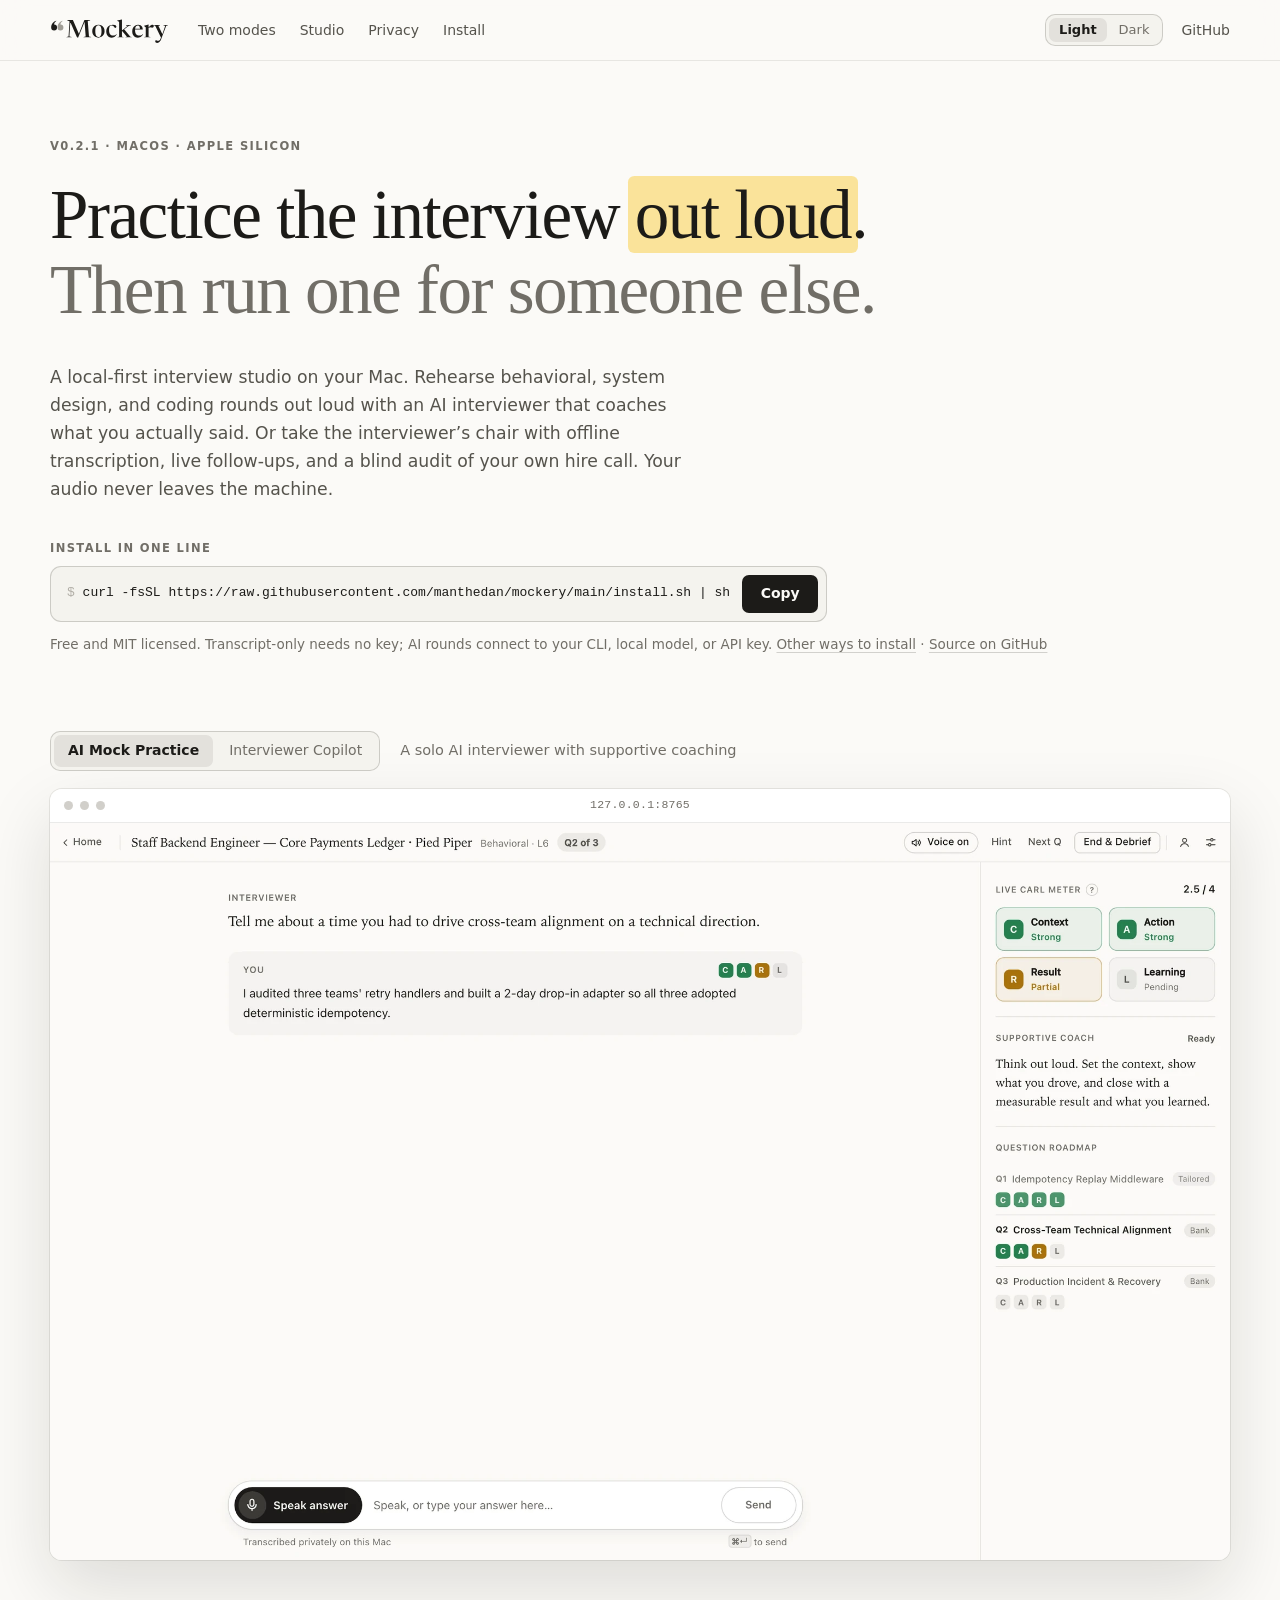
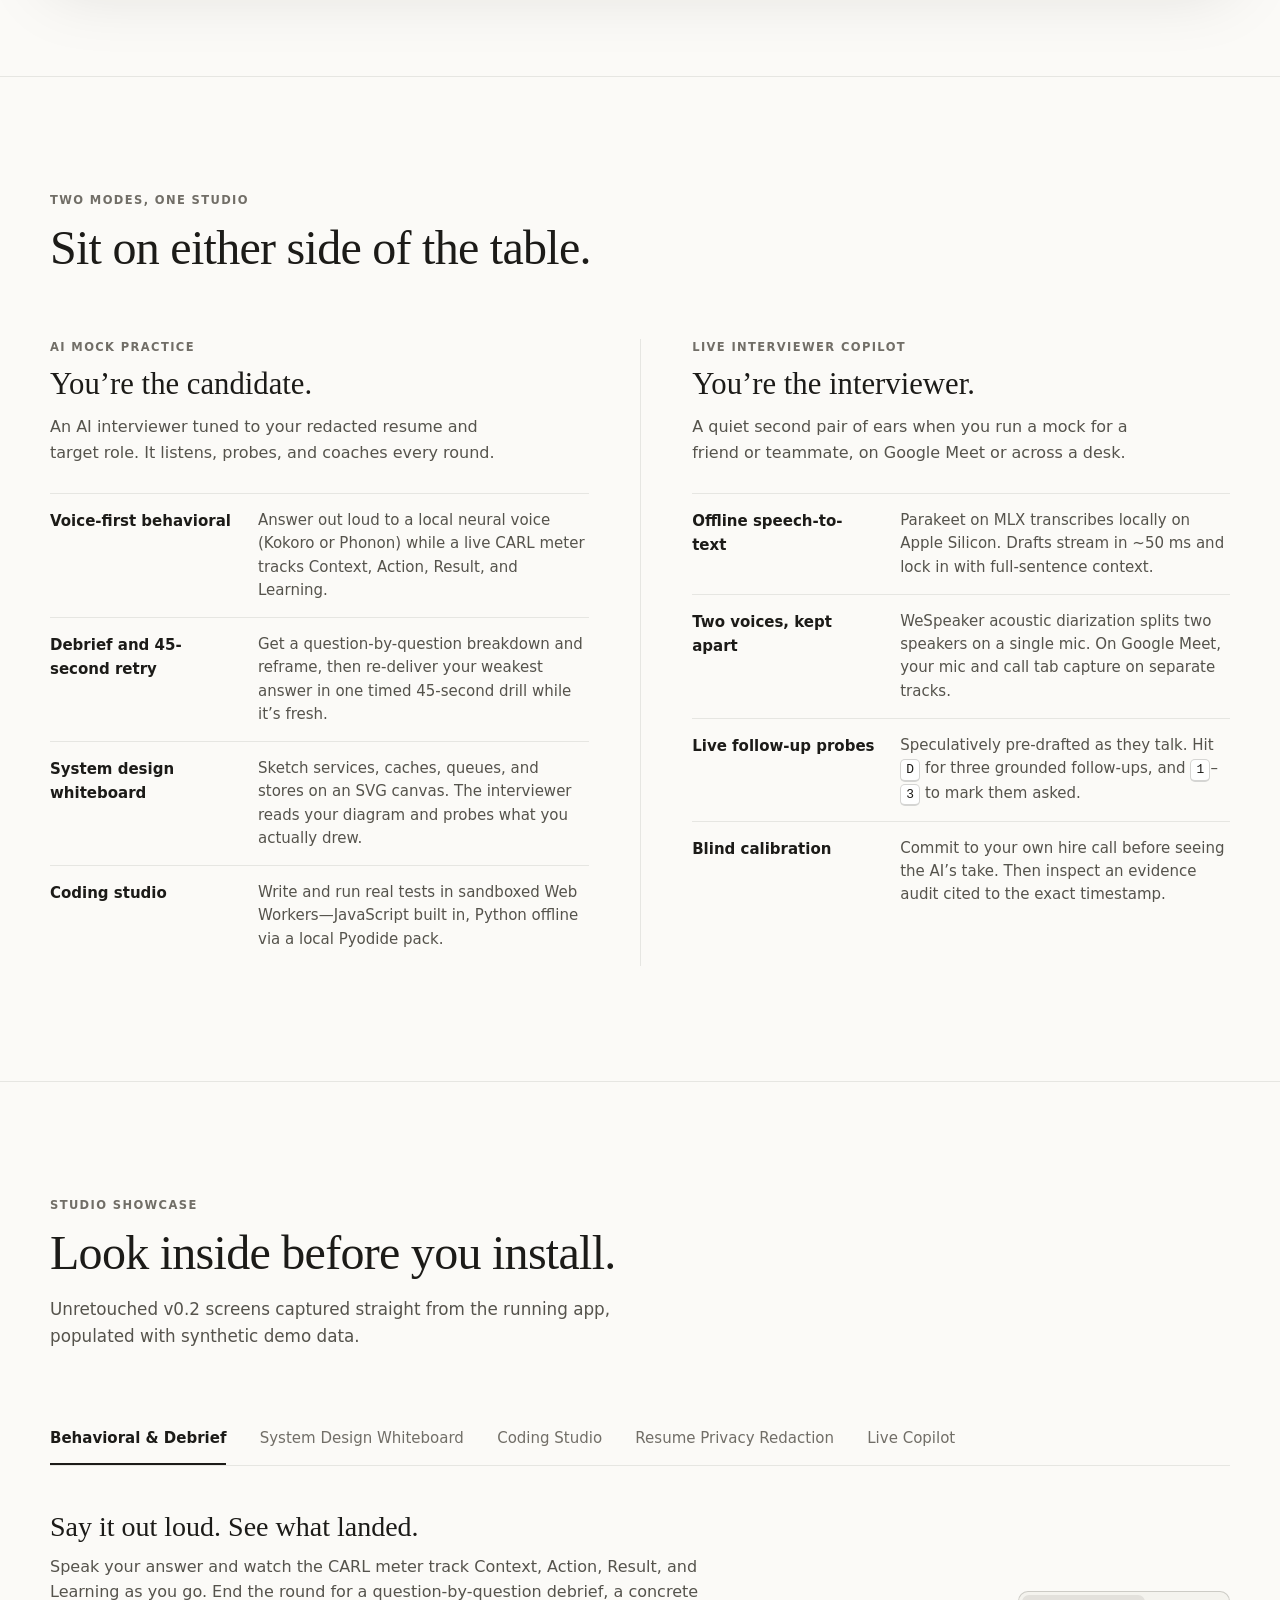
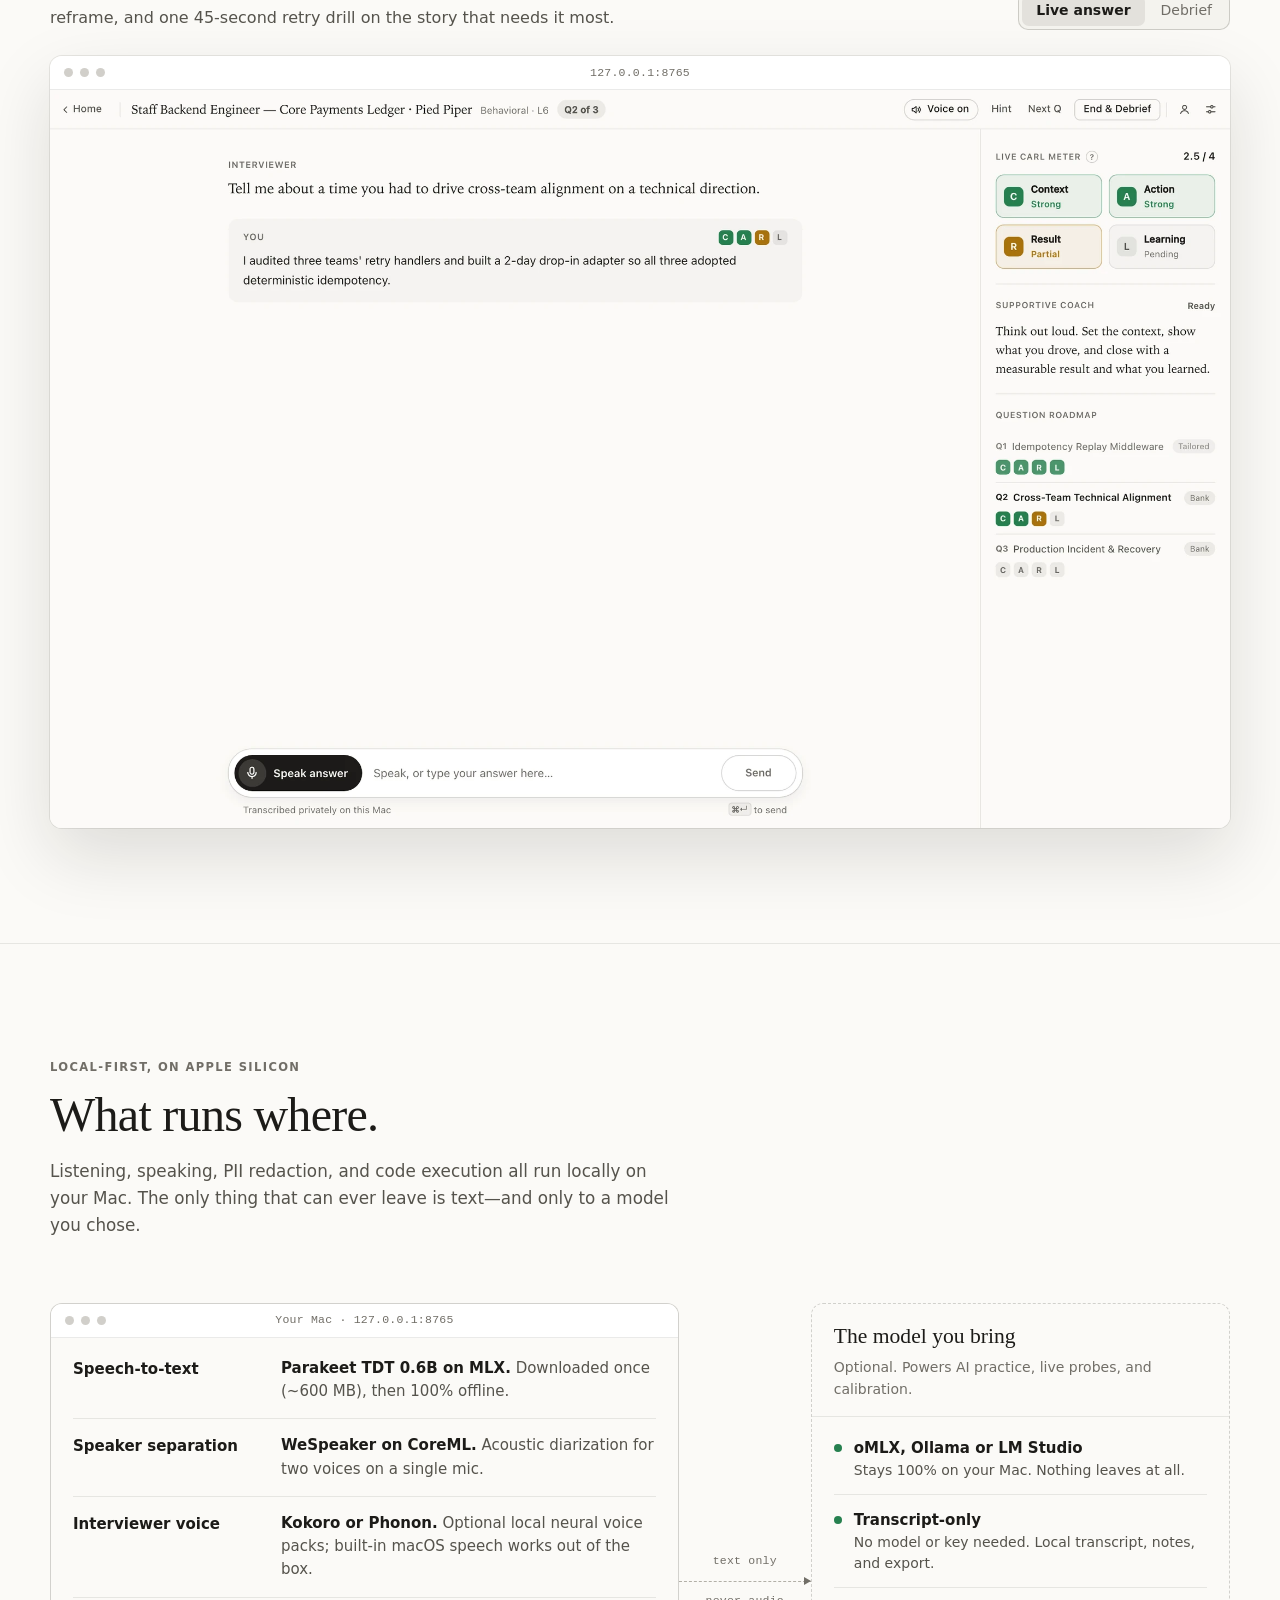
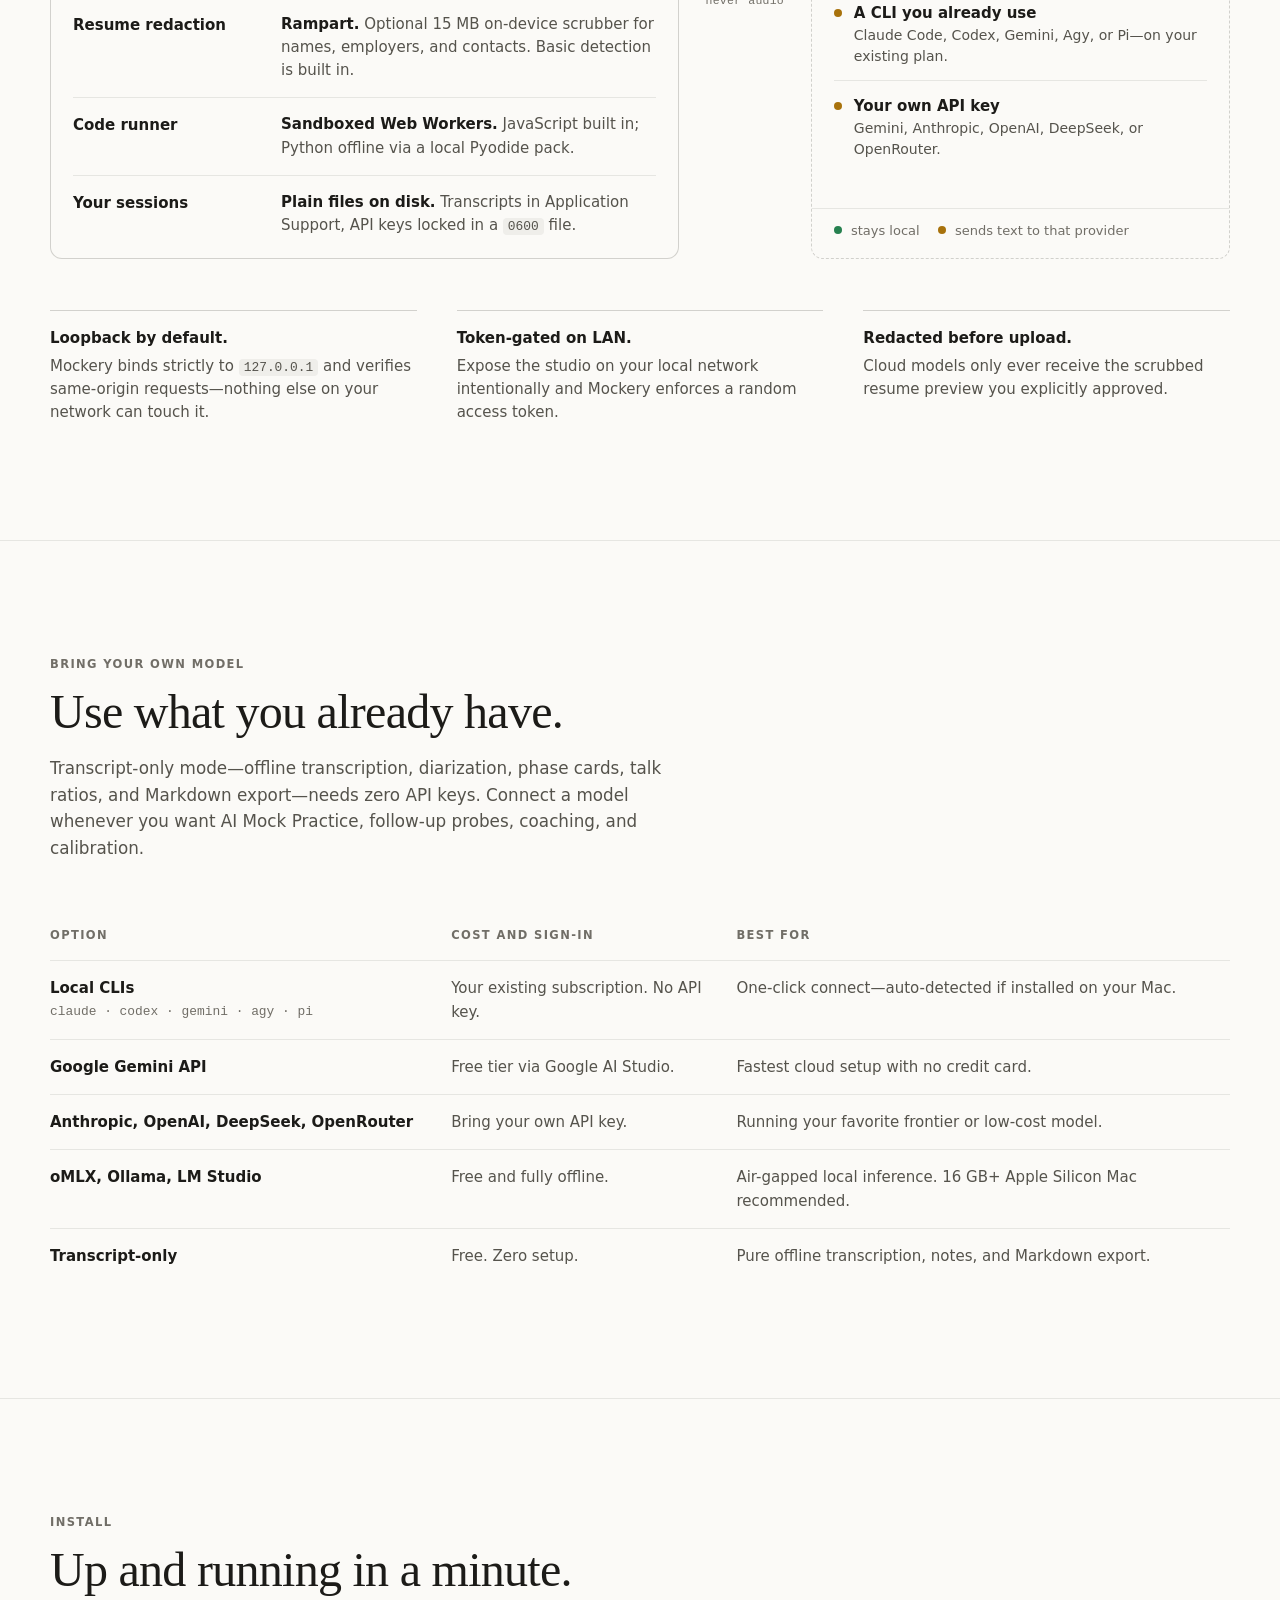
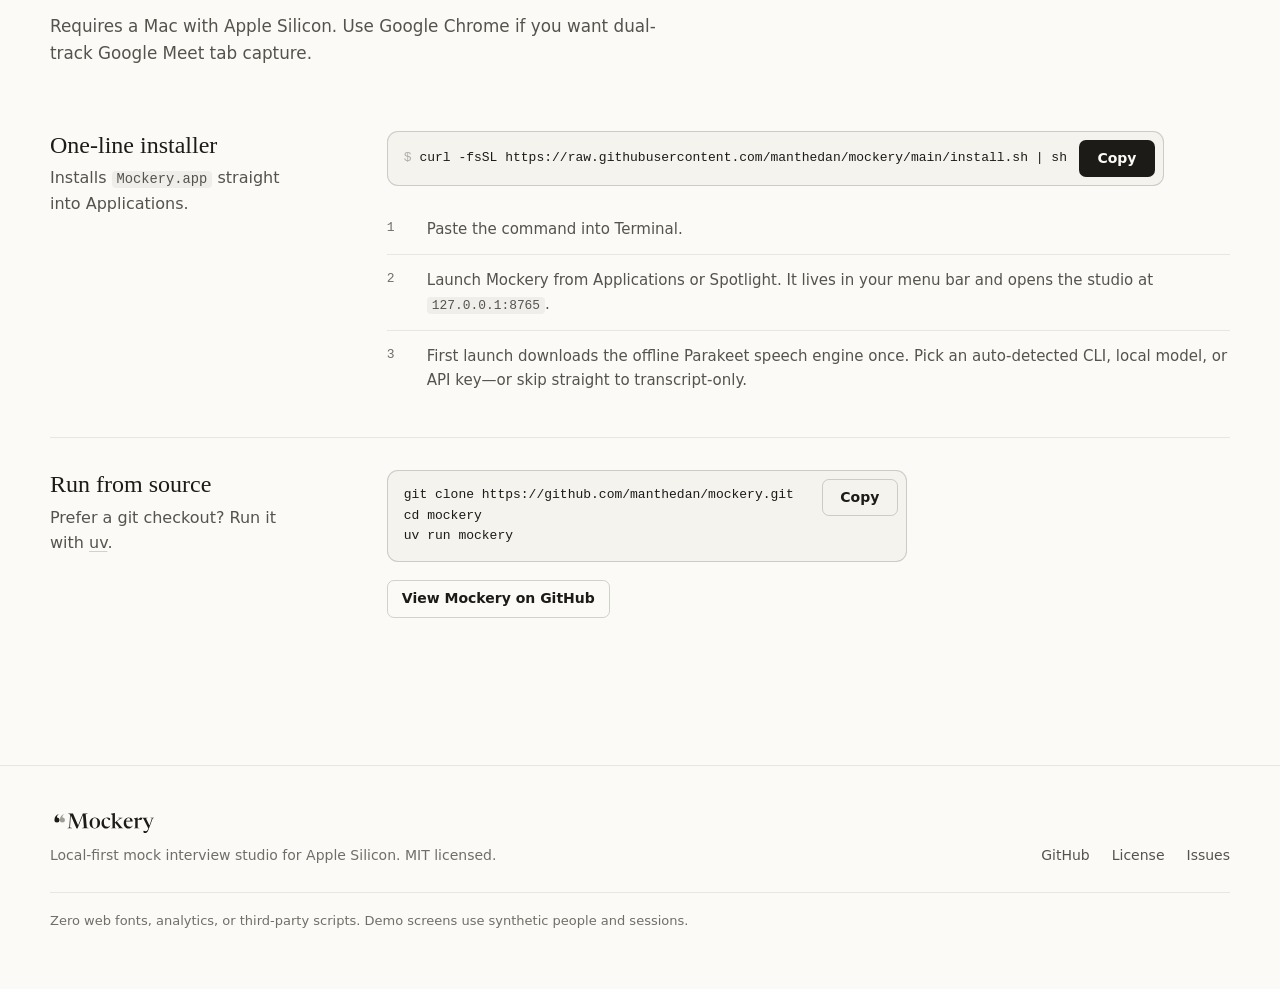
==== commit 38266956: "chore(release): bump version to v0.2.1" ====
--- a/site/index.html
+++ b/site/index.html
@@ -69,7 +69,7 @@
     <!-- ───────────────────────────── Hero ───────────────────────────── -->
     <section class="hero" id="top">
       <div class="wrap">
-        <p class="label">v0.2.0 · macOS · Apple Silicon</p>
+        <p class="label">v0.2.1 · macOS · Apple Silicon</p>
         <h1>
           <span class="voice-a">Practice the interview <mark>out&nbsp;loud</mark>.</span>
           <span class="voice-b">Then run one for someone else.</span>
@@ -108,7 +108,7 @@
           <figure class="window">
             <div class="window-bar" aria-hidden="true"><i></i><i></i><i></i><span>127.0.0.1:8765</span></div>
             <div class="is-active" role="tabpanel" id="heroPractice" aria-labelledby="heroTabPractice" data-note="A solo AI interviewer with supportive coaching">
-              <a class="shot" href="assets/shots/04_behavioral_dark.webp" data-shot-link style="--focus: 28% 0%">
+              <a class="shot" href="assets/shots/04_behavioral_dark.webp" data-shot-link>
                 <picture>
                   <source data-theme-source media="(prefers-color-scheme: light)" srcset="assets/shots/04_behavioral_light.webp">
                   <img src="assets/shots/04_behavioral_dark.webp" width="2160" height="1350" fetchpriority="high"
@@ -117,7 +117,7 @@
               </a>
             </div>
             <div role="tabpanel" id="heroCopilot" aria-labelledby="heroTabCopilot" data-note="Real-time transcript and probes while you interview someone">
-              <a class="shot" href="assets/shots/09_copilot_calibration_dark.webp" data-shot-link style="--focus: 100% 0%">
+              <a class="shot" href="assets/shots/09_copilot_calibration_dark.webp" data-shot-link>
                 <picture>
                   <source data-theme-source media="(prefers-color-scheme: light)" srcset="assets/shots/09_copilot_calibration_light.webp">
                   <img src="assets/shots/09_copilot_calibration_dark.webp" width="2160" height="1350" loading="lazy"
@@ -200,7 +200,7 @@
           <figure class="window">
             <div class="window-bar" aria-hidden="true"><i></i><i></i><i></i><span>127.0.0.1:8765</span></div>
             <div class="is-active" role="tabpanel" id="shotBehLive" aria-labelledby="viewBehLive">
-              <a class="shot" href="assets/shots/04_behavioral_dark.webp" data-shot-link style="--focus: 28% 0%">
+              <a class="shot" href="assets/shots/04_behavioral_dark.webp" data-shot-link>
                 <picture>
                   <source data-theme-source media="(prefers-color-scheme: light)" srcset="assets/shots/04_behavioral_light.webp">
                   <img src="assets/shots/04_behavioral_dark.webp" width="2160" height="1350" loading="lazy"
@@ -209,7 +209,7 @@
               </a>
             </div>
             <div role="tabpanel" id="shotBehDebrief" aria-labelledby="viewBehDebrief">
-              <a class="shot" href="assets/shots/07_debrief_dark.webp" data-shot-link style="--focus: 24% 0%">
+              <a class="shot" href="assets/shots/07_debrief_dark.webp" data-shot-link>
                 <picture>
                   <source data-theme-source media="(prefers-color-scheme: light)" srcset="assets/shots/07_debrief_light.webp">
                   <img src="assets/shots/07_debrief_dark.webp" width="2160" height="1350" loading="lazy"
@@ -230,7 +230,7 @@
           </div>
           <figure class="window">
             <div class="window-bar" aria-hidden="true"><i></i><i></i><i></i><span>127.0.0.1:8765</span></div>
-            <a class="shot" href="assets/shots/05_whiteboard_dark.webp" data-shot-link style="--focus: 50% 0%">
+            <a class="shot" href="assets/shots/05_whiteboard_dark.webp" data-shot-link>
               <picture>
                 <source data-theme-source media="(prefers-color-scheme: light)" srcset="assets/shots/05_whiteboard_light.webp">
                 <img src="assets/shots/05_whiteboard_dark.webp" width="2160" height="1350" loading="lazy"
@@ -250,7 +250,7 @@
           </div>
           <figure class="window">
             <div class="window-bar" aria-hidden="true"><i></i><i></i><i></i><span>127.0.0.1:8765</span></div>
-            <a class="shot" href="assets/shots/06_coding_dark.webp" data-shot-link style="--focus: 56% 0%">
+            <a class="shot" href="assets/shots/06_coding_dark.webp" data-shot-link>
               <picture>
                 <source data-theme-source media="(prefers-color-scheme: light)" srcset="assets/shots/06_coding_light.webp">
                 <img src="assets/shots/06_coding_dark.webp" width="2160" height="1350" loading="lazy"
@@ -270,7 +270,7 @@
           </div>
           <figure class="window">
             <div class="window-bar" aria-hidden="true"><i></i><i></i><i></i><span>127.0.0.1:8765</span></div>
-            <a class="shot" href="assets/shots/02_profile_dark.webp" data-shot-link style="--focus: 50% 0%">
+            <a class="shot" href="assets/shots/02_profile_dark.webp" data-shot-link>
               <picture>
                 <source data-theme-source media="(prefers-color-scheme: light)" srcset="assets/shots/02_profile_light.webp">
                 <img src="assets/shots/02_profile_dark.webp" width="2160" height="1350" loading="lazy"
@@ -295,7 +295,7 @@
           <figure class="window">
             <div class="window-bar" aria-hidden="true"><i></i><i></i><i></i><span>127.0.0.1:8765</span></div>
             <div class="is-active" role="tabpanel" id="shotCopProbes" aria-labelledby="viewCopProbes">
-              <a class="shot" href="assets/shots/08_copilot_probes_dark.webp" data-shot-link style="--focus: 100% 0%">
+              <a class="shot" href="assets/shots/08_copilot_probes_dark.webp" data-shot-link>
                 <picture>
                   <source data-theme-source media="(prefers-color-scheme: light)" srcset="assets/shots/08_copilot_probes_light.webp">
                   <img src="assets/shots/08_copilot_probes_dark.webp" width="2160" height="1350" loading="lazy"
@@ -304,7 +304,7 @@
               </a>
             </div>
             <div role="tabpanel" id="shotCopCalib" aria-labelledby="viewCopCalib">
-              <a class="shot" href="assets/shots/09_copilot_calibration_dark.webp" data-shot-link style="--focus: 100% 0%">
+              <a class="shot" href="assets/shots/09_copilot_calibration_dark.webp" data-shot-link>
                 <picture>
                   <source data-theme-source media="(prefers-color-scheme: light)" srcset="assets/shots/09_copilot_calibration_light.webp">
                   <img src="assets/shots/09_copilot_calibration_dark.webp" width="2160" height="1350" loading="lazy"
--- a/site/styles.css
+++ b/site/styles.css
@@ -589,7 +589,6 @@
   width: 100%;
   aspect-ratio: 16 / 10;
   object-fit: cover;
-  object-position: var(--focus, 50% 0%);
 }
 
 /* Tab panels: every panel is readable without JavaScript; with it, one shows. */
@@ -1134,12 +1133,6 @@
     align-items: flex-start;
   }
 
-  /* A 1440px-wide UI is unreadable at phone width, so each screen is cropped
-     to its focal region instead of being shrunk. Tapping opens it in full. */
-  .shot img {
-    aspect-ratio: 4 / 5;
-  }
-
   .rows > div {
     grid-template-columns: minmax(0, 1fr);
   }
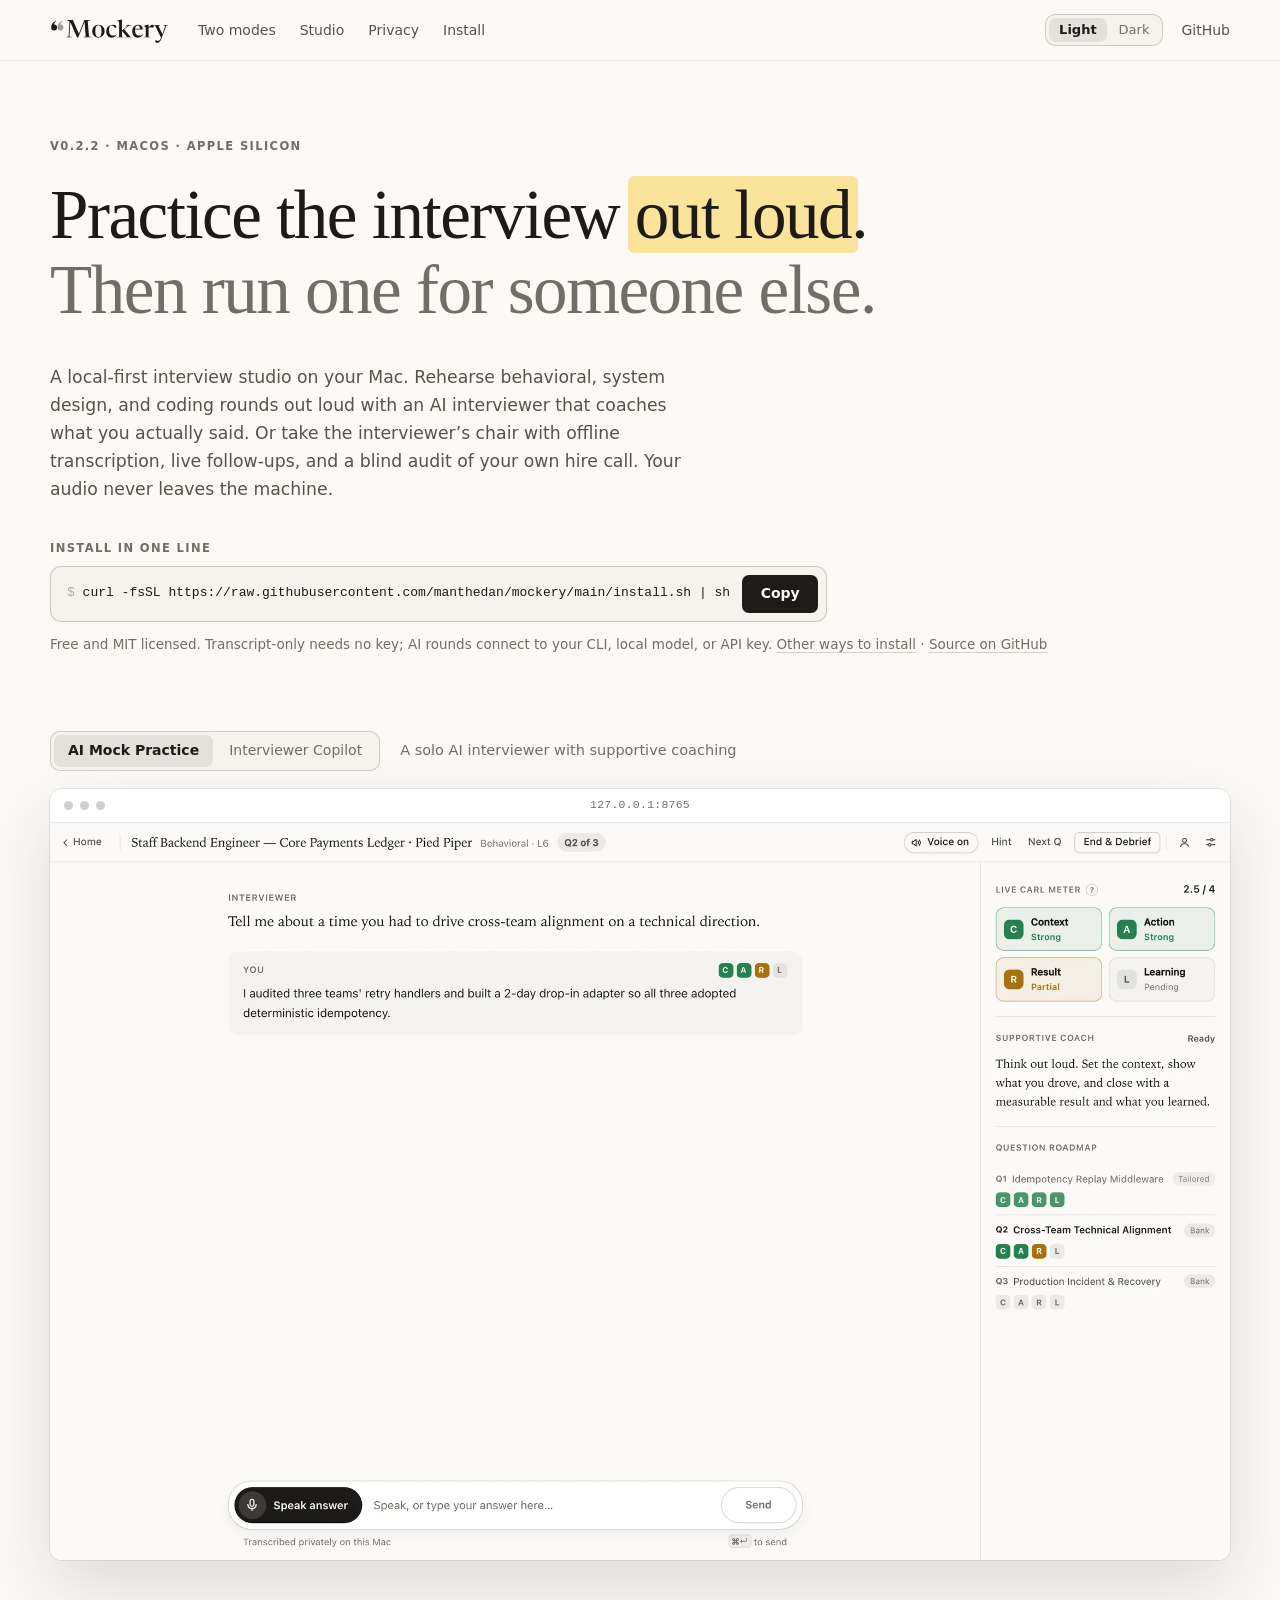
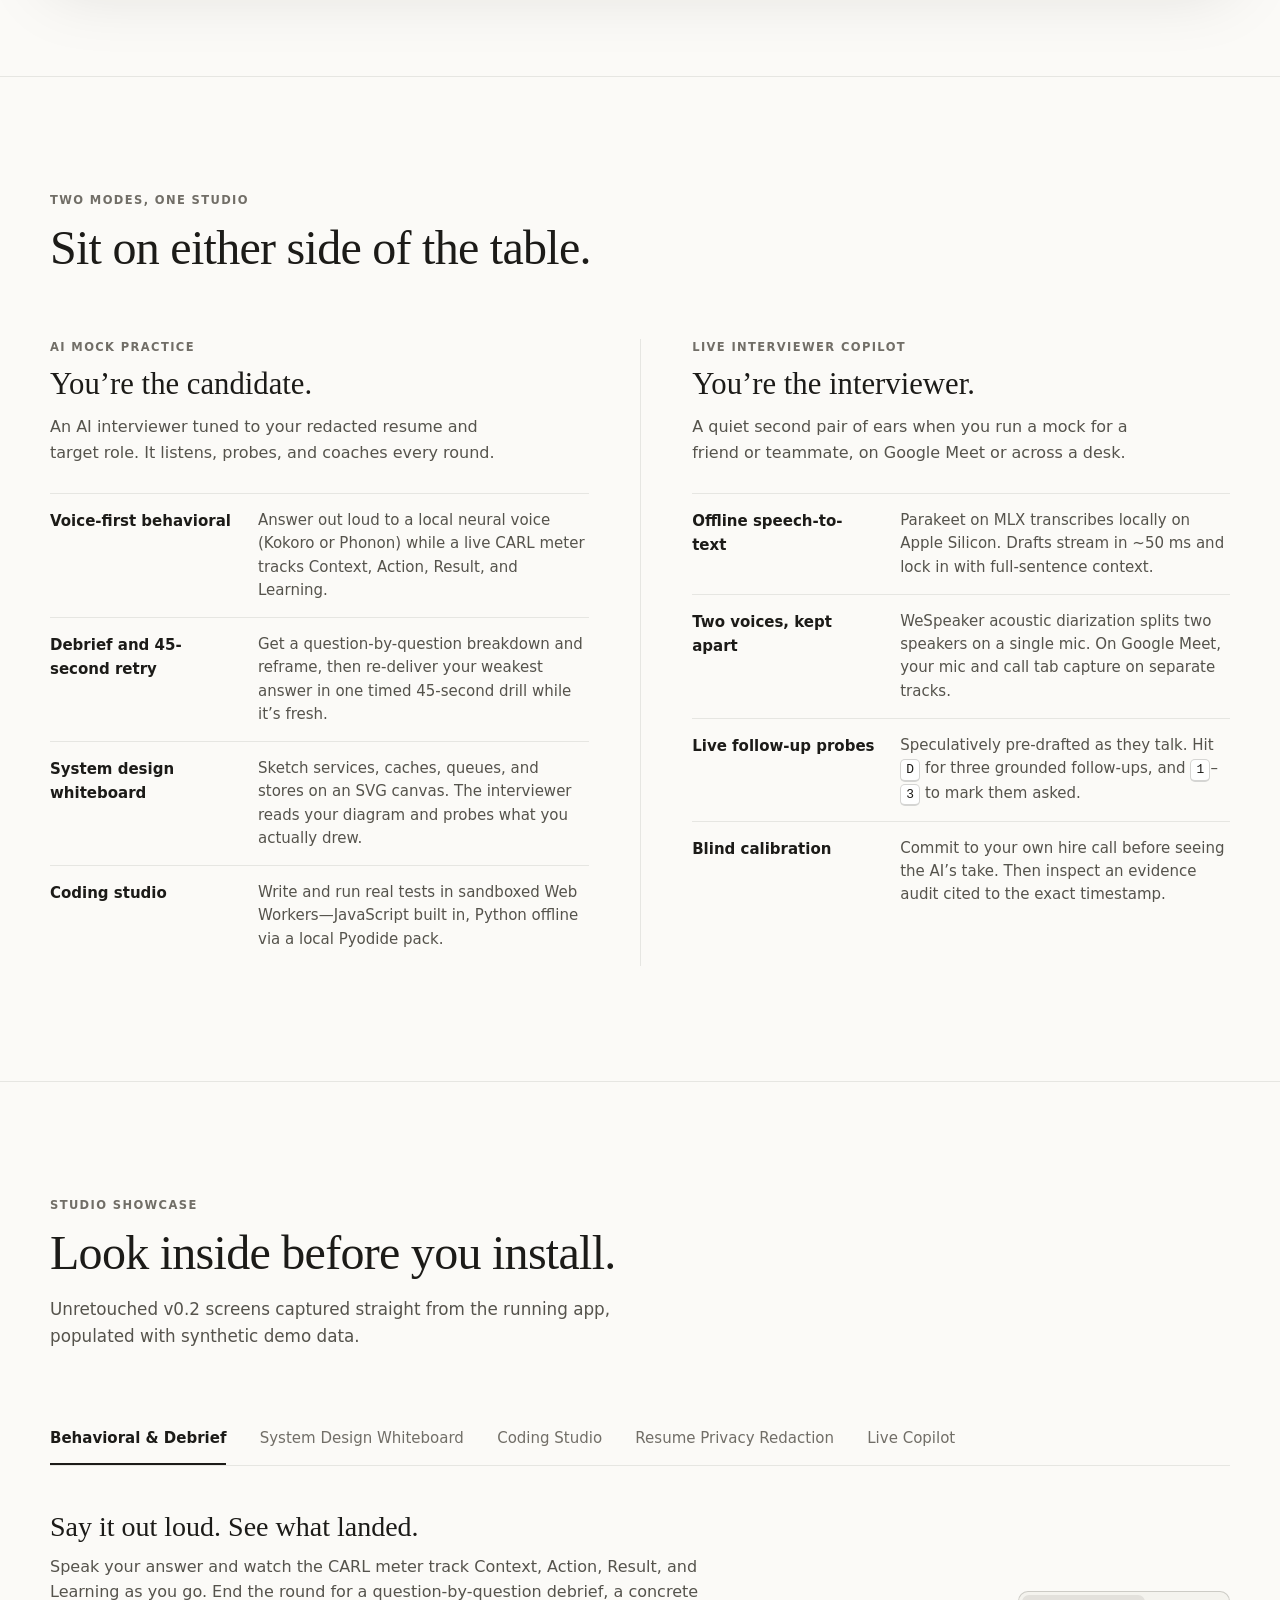
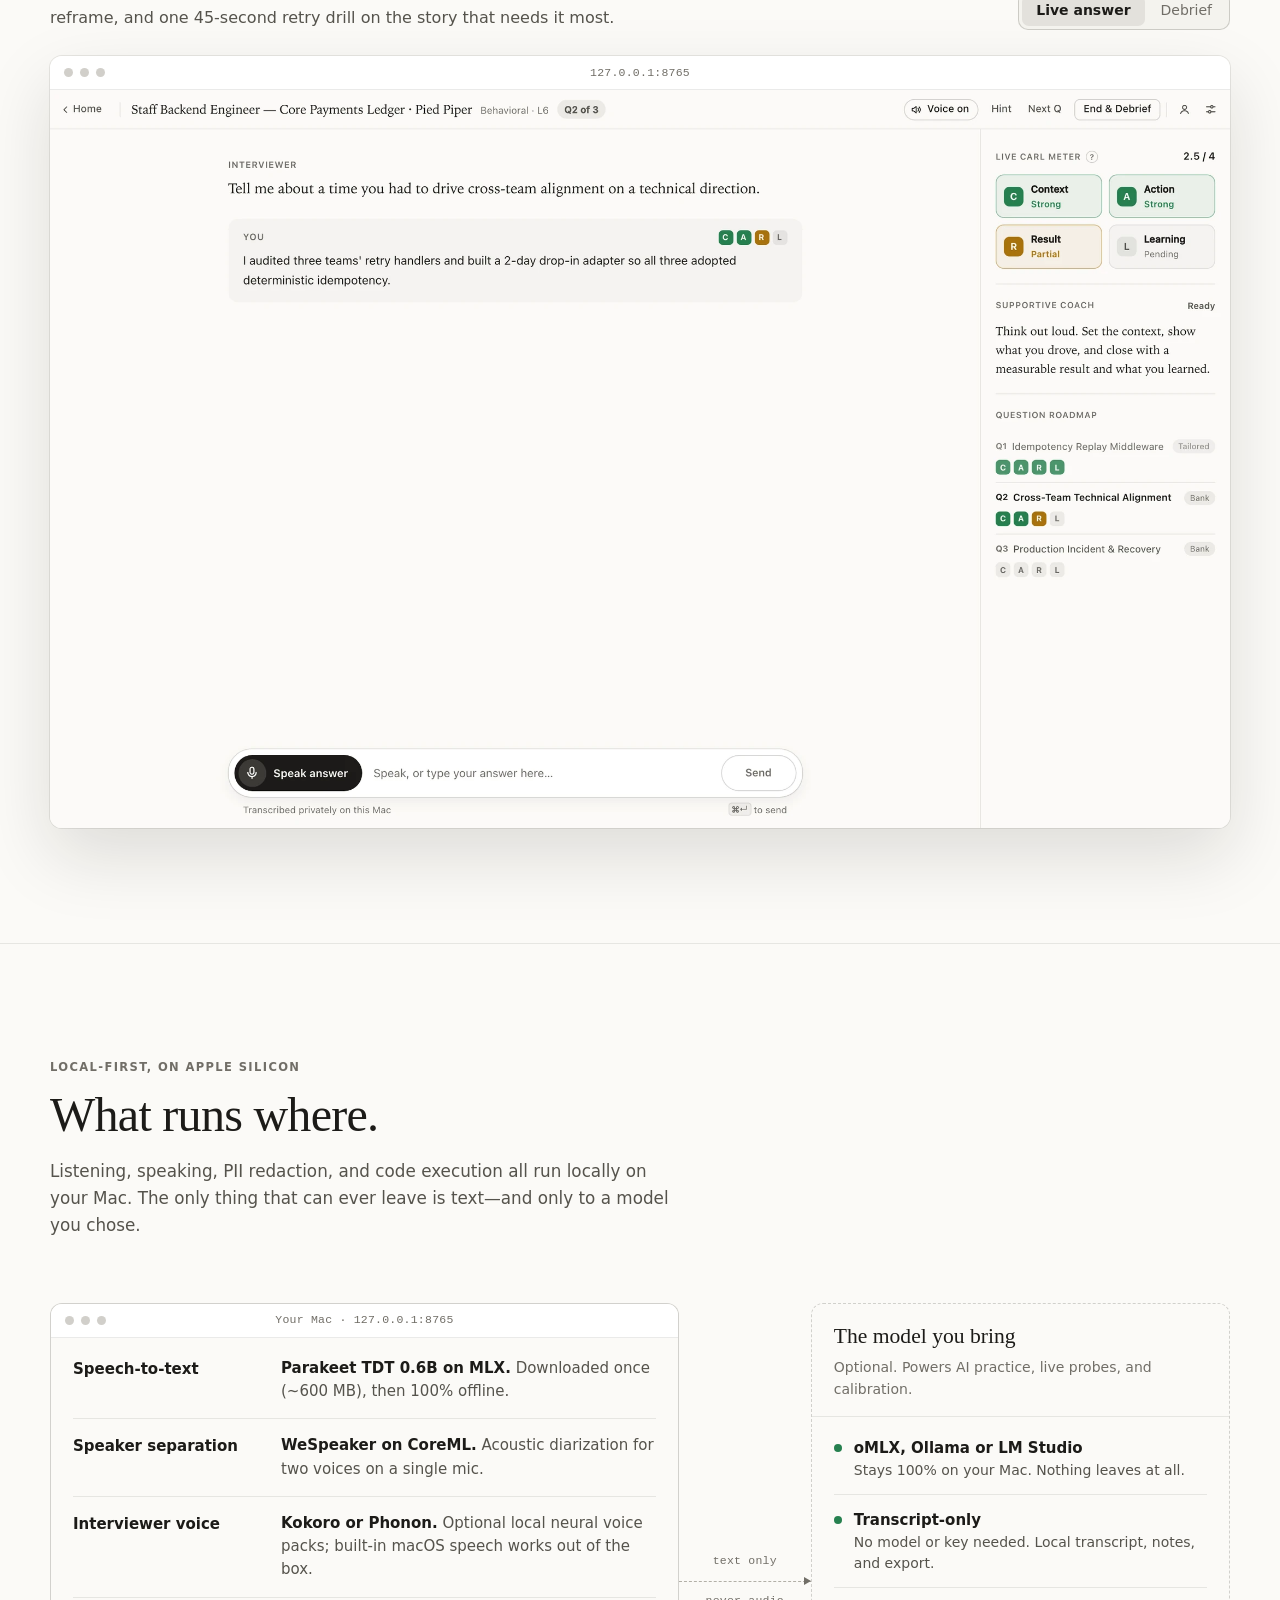
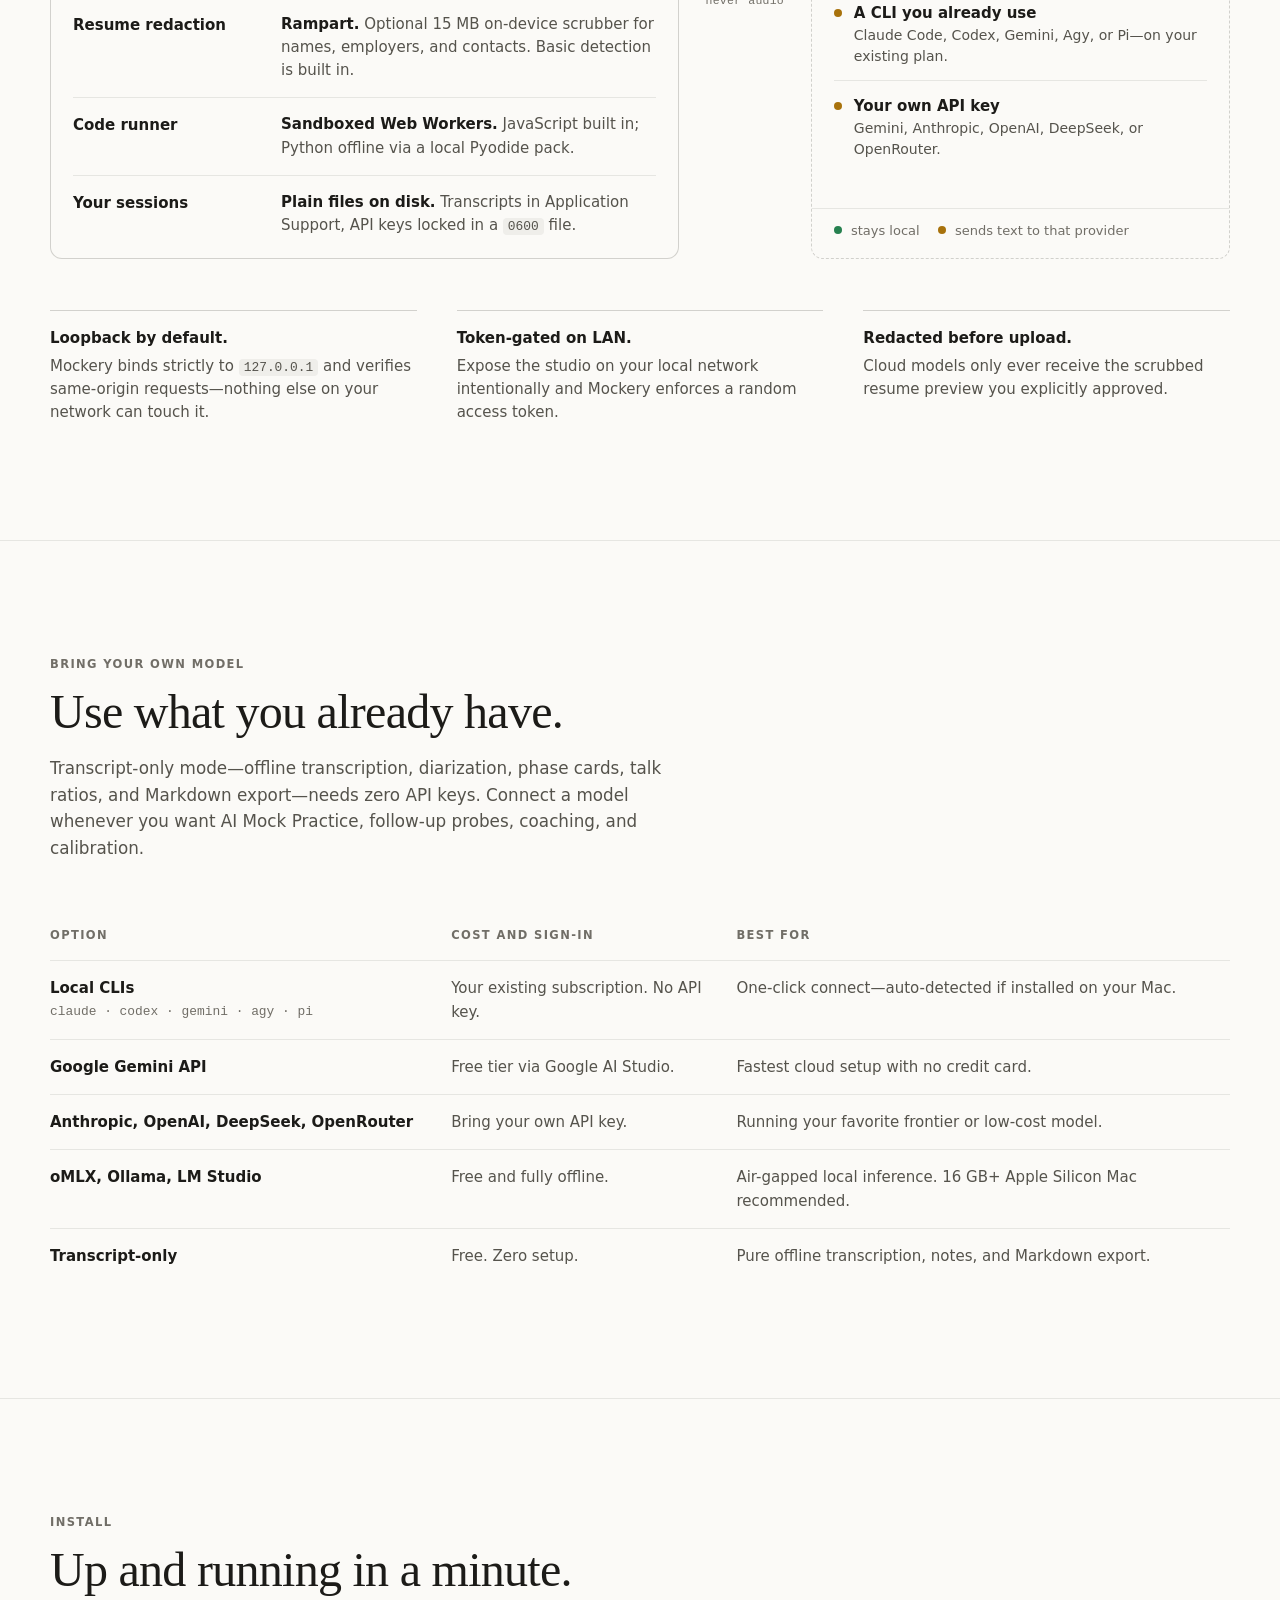
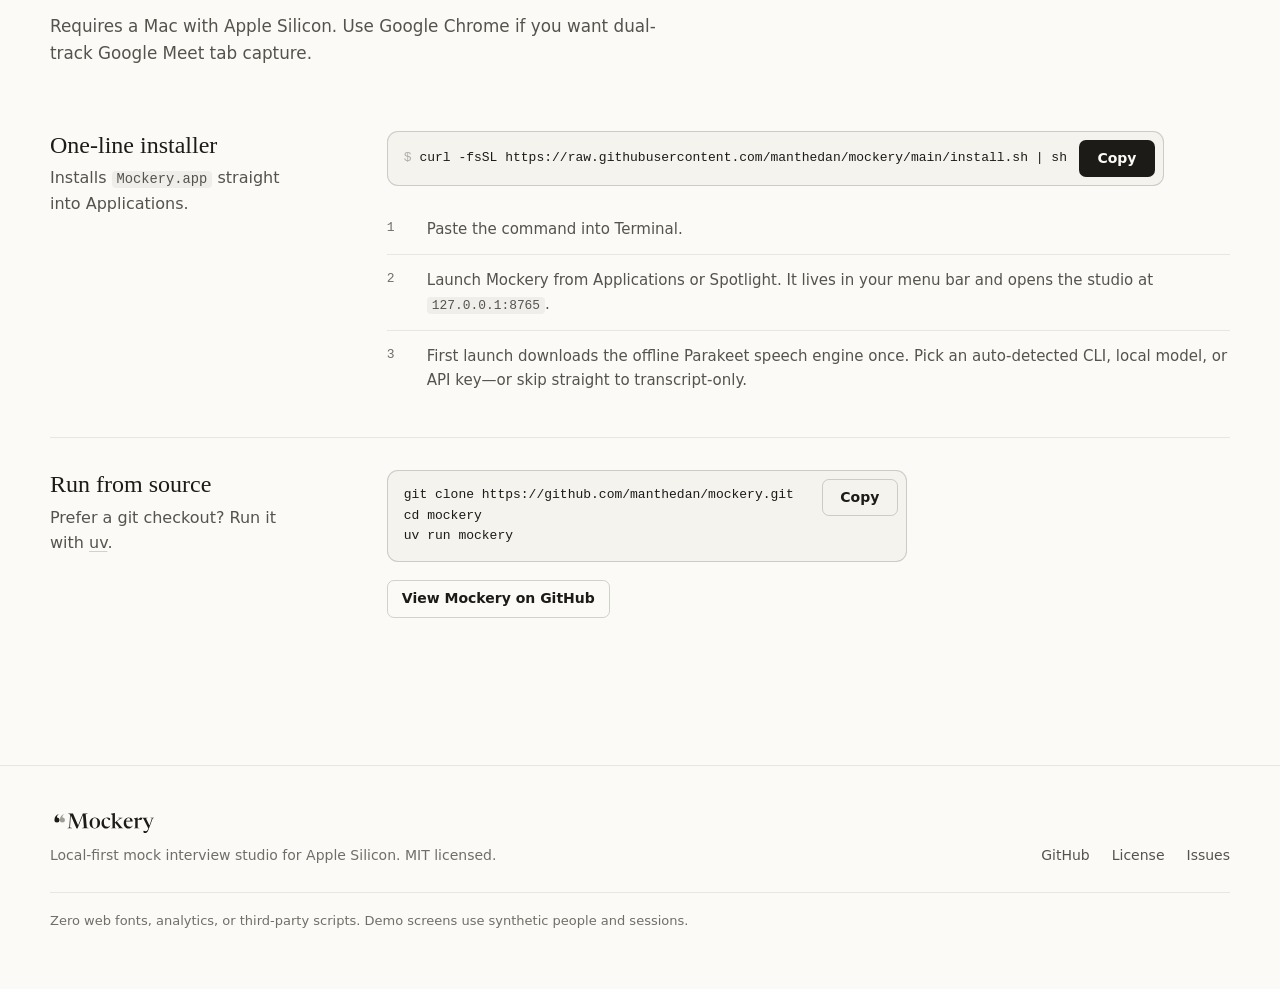
==== commit 3d8cec43: "chore(release): bump version to v0.2.2" ====
--- a/site/index.html
+++ b/site/index.html
@@ -69,7 +69,7 @@
     <!-- ───────────────────────────── Hero ───────────────────────────── -->
     <section class="hero" id="top">
       <div class="wrap">
-        <p class="label">v0.2.1 · macOS · Apple Silicon</p>
+        <p class="label">v0.2.2 · macOS · Apple Silicon</p>
         <h1>
           <span class="voice-a">Practice the interview <mark>out&nbsp;loud</mark>.</span>
           <span class="voice-b">Then run one for someone else.</span>
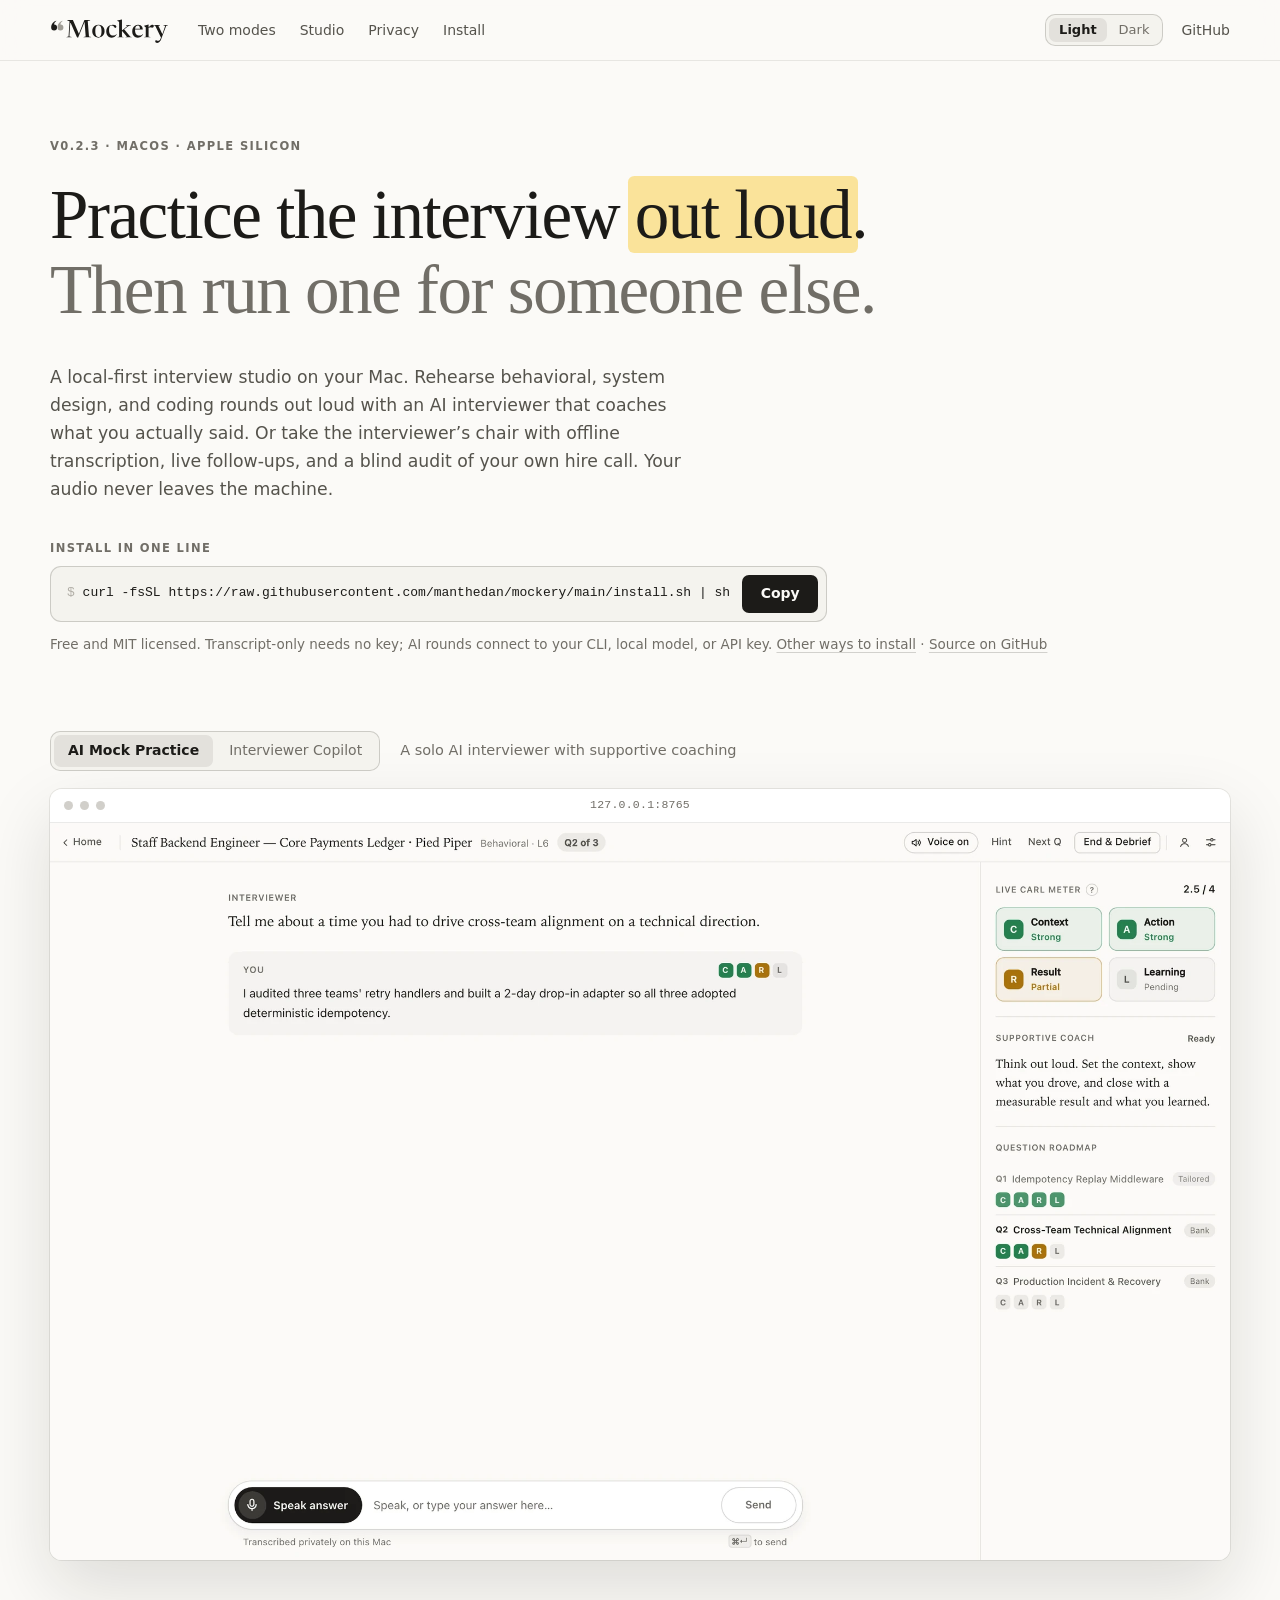
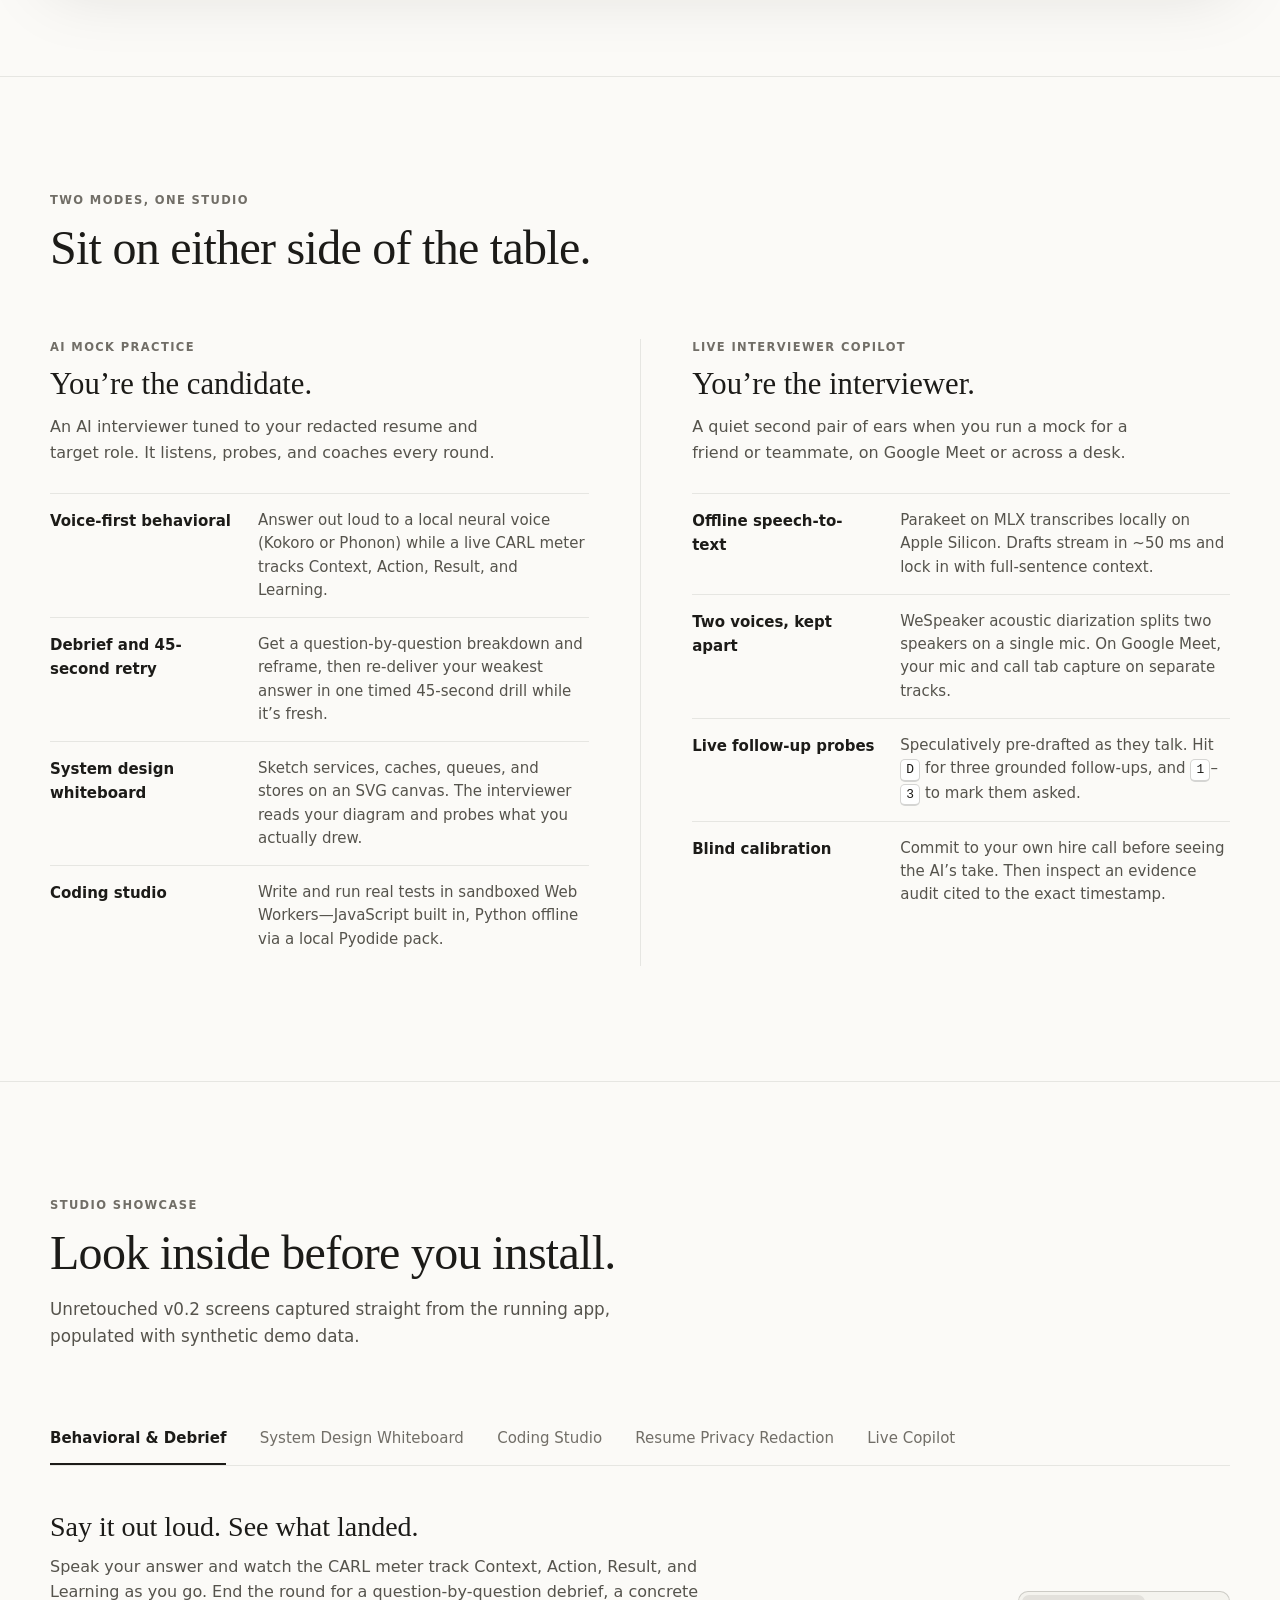
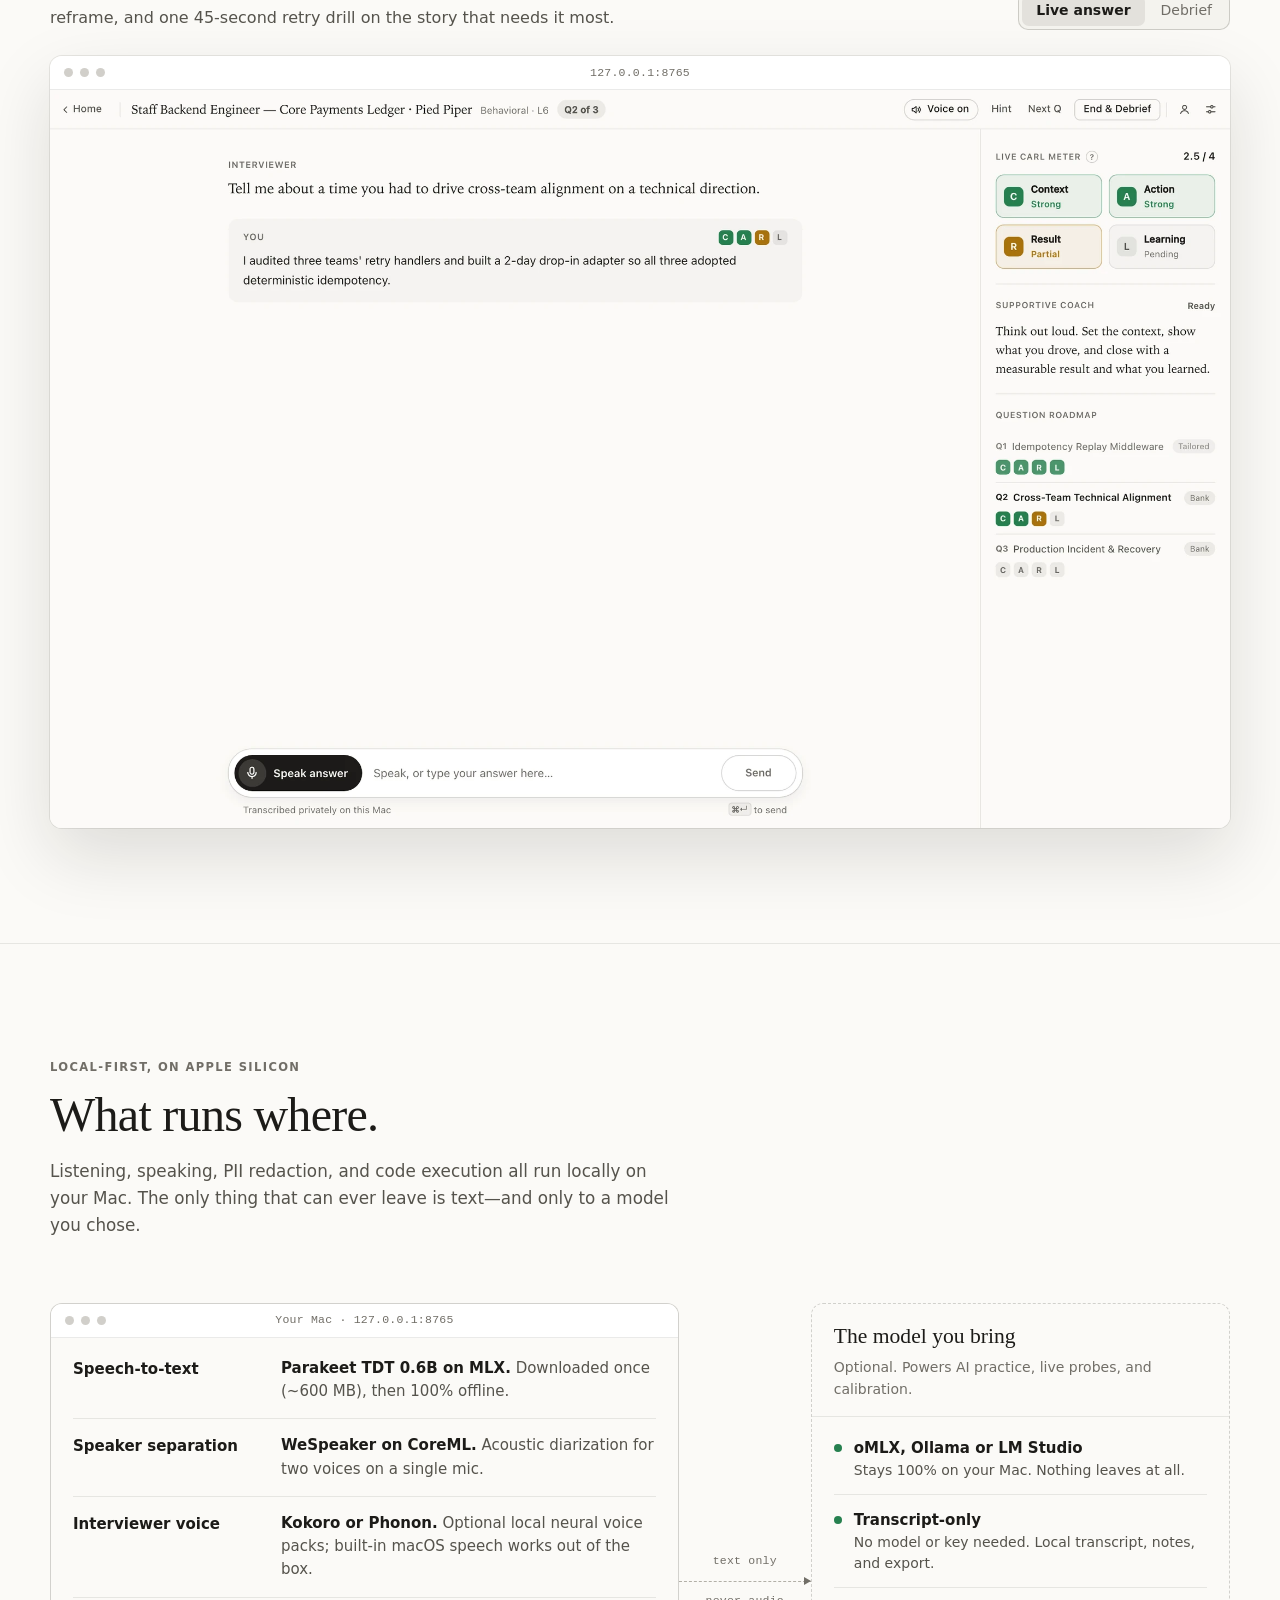
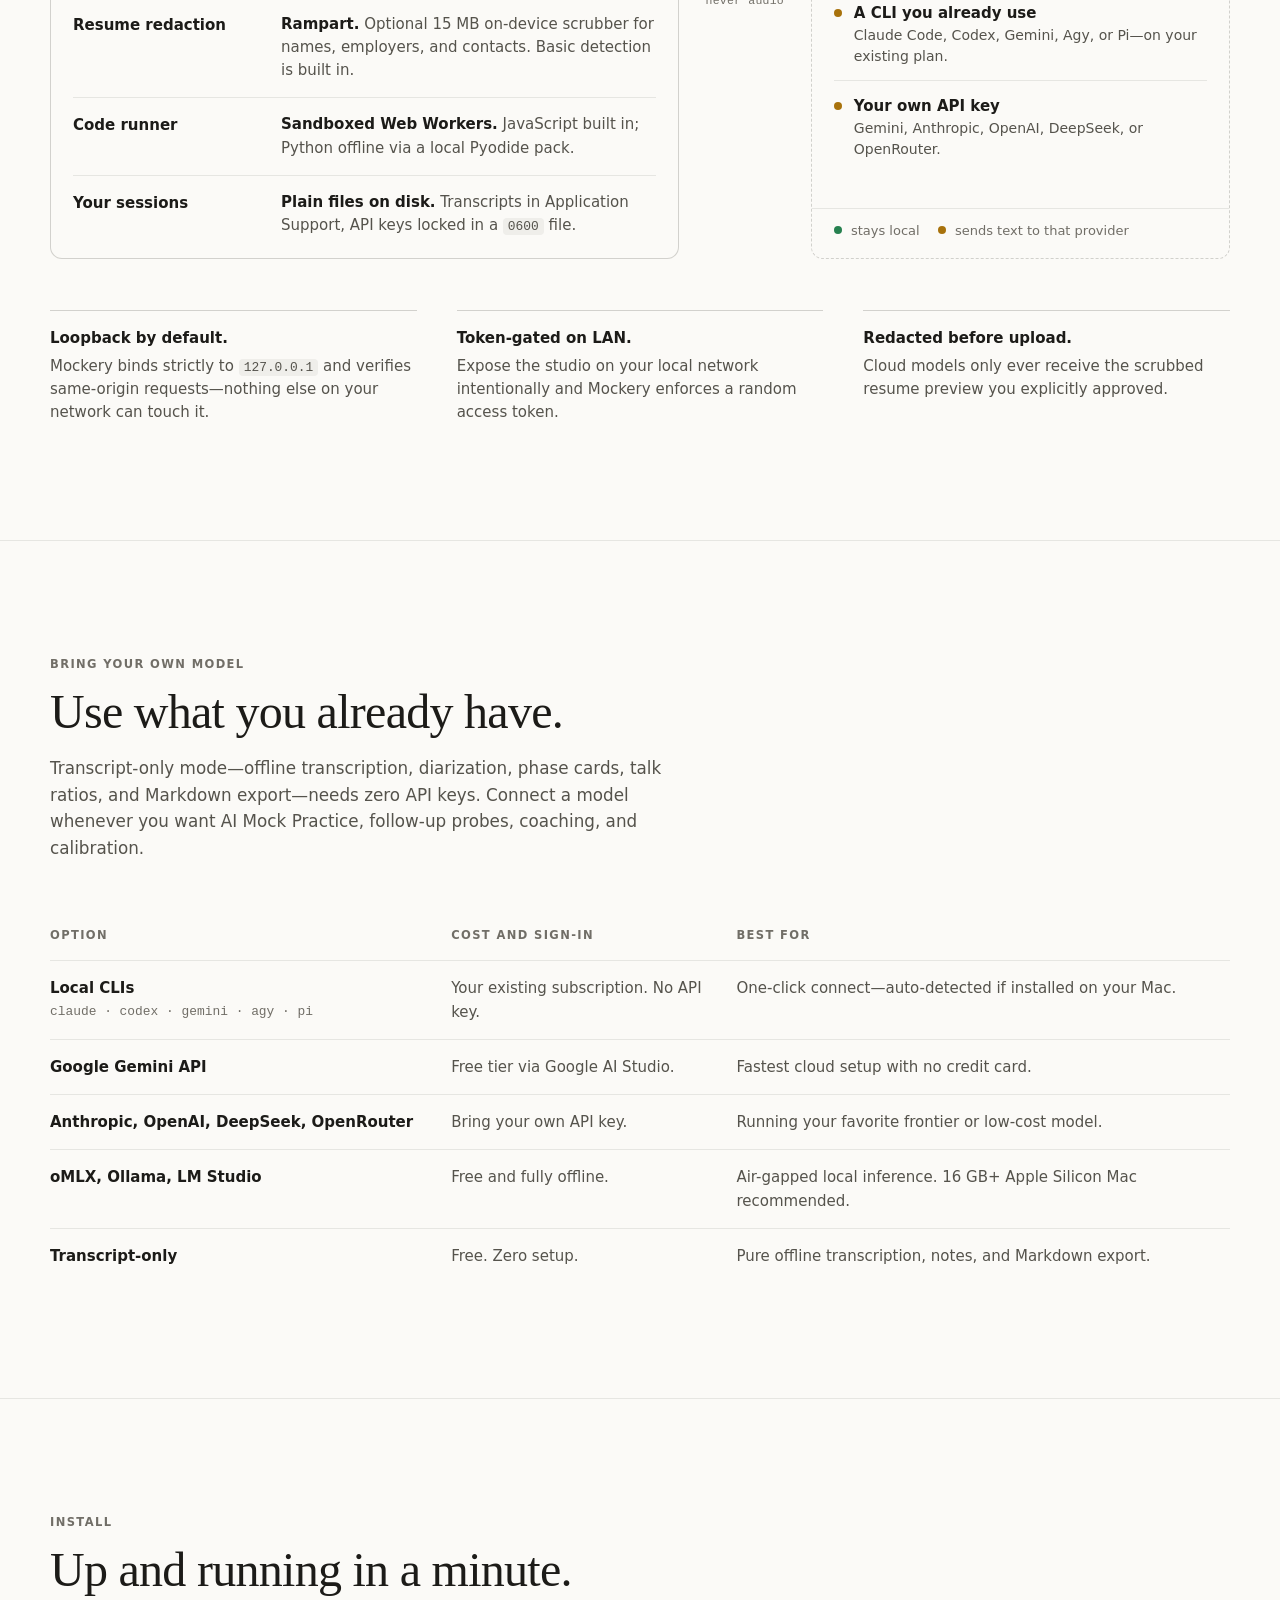
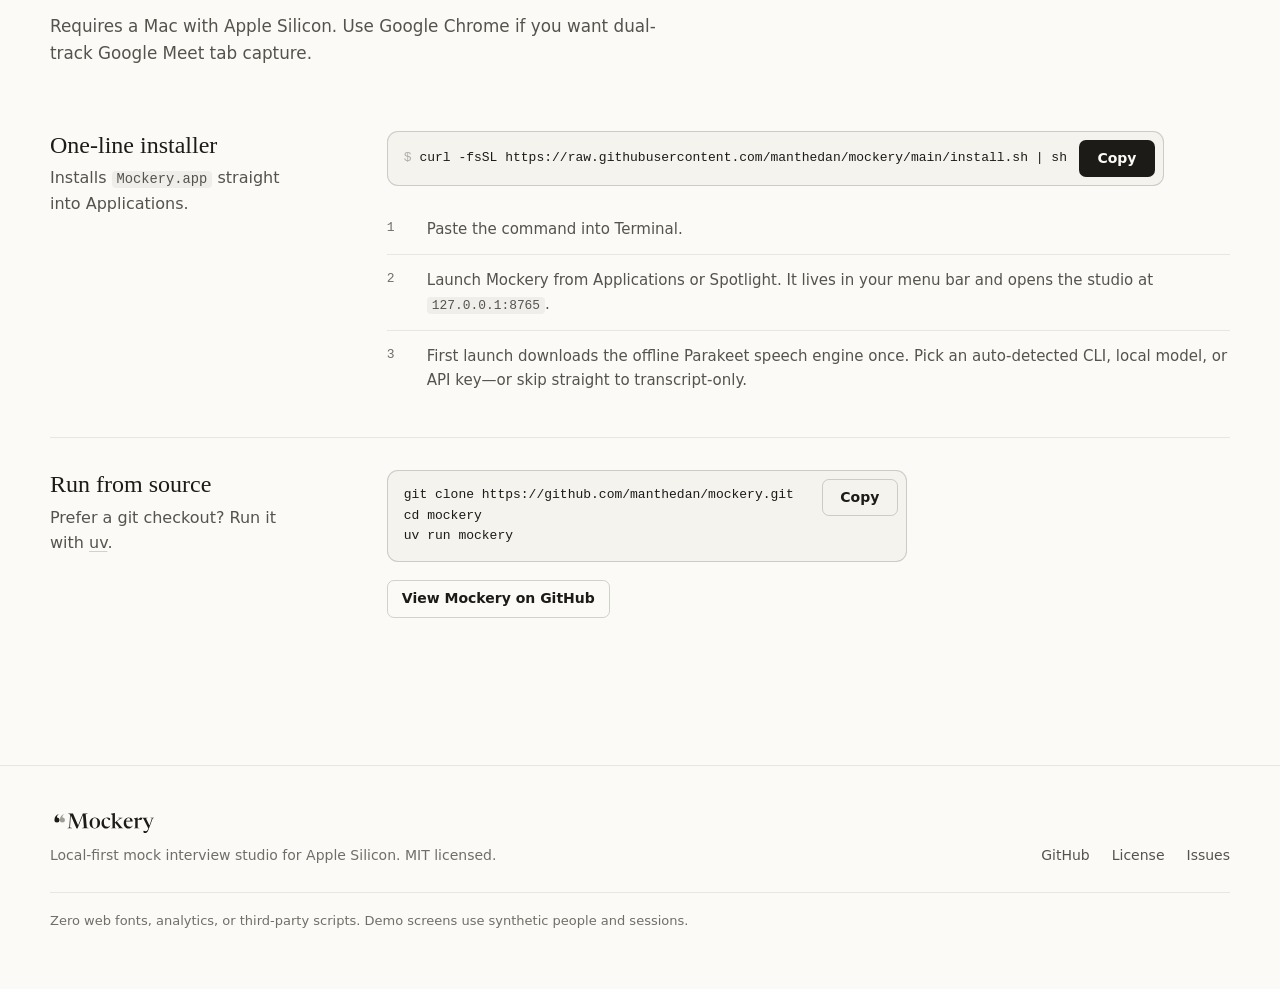
==== commit beaf6134: "chore(release): bump version to v0.2.3" ====
--- a/site/index.html
+++ b/site/index.html
@@ -69,7 +69,7 @@
     <!-- ───────────────────────────── Hero ───────────────────────────── -->
     <section class="hero" id="top">
       <div class="wrap">
-        <p class="label">v0.2.2 · macOS · Apple Silicon</p>
+        <p class="label">v0.2.3 · macOS · Apple Silicon</p>
         <h1>
           <span class="voice-a">Practice the interview <mark>out&nbsp;loud</mark>.</span>
           <span class="voice-b">Then run one for someone else.</span>
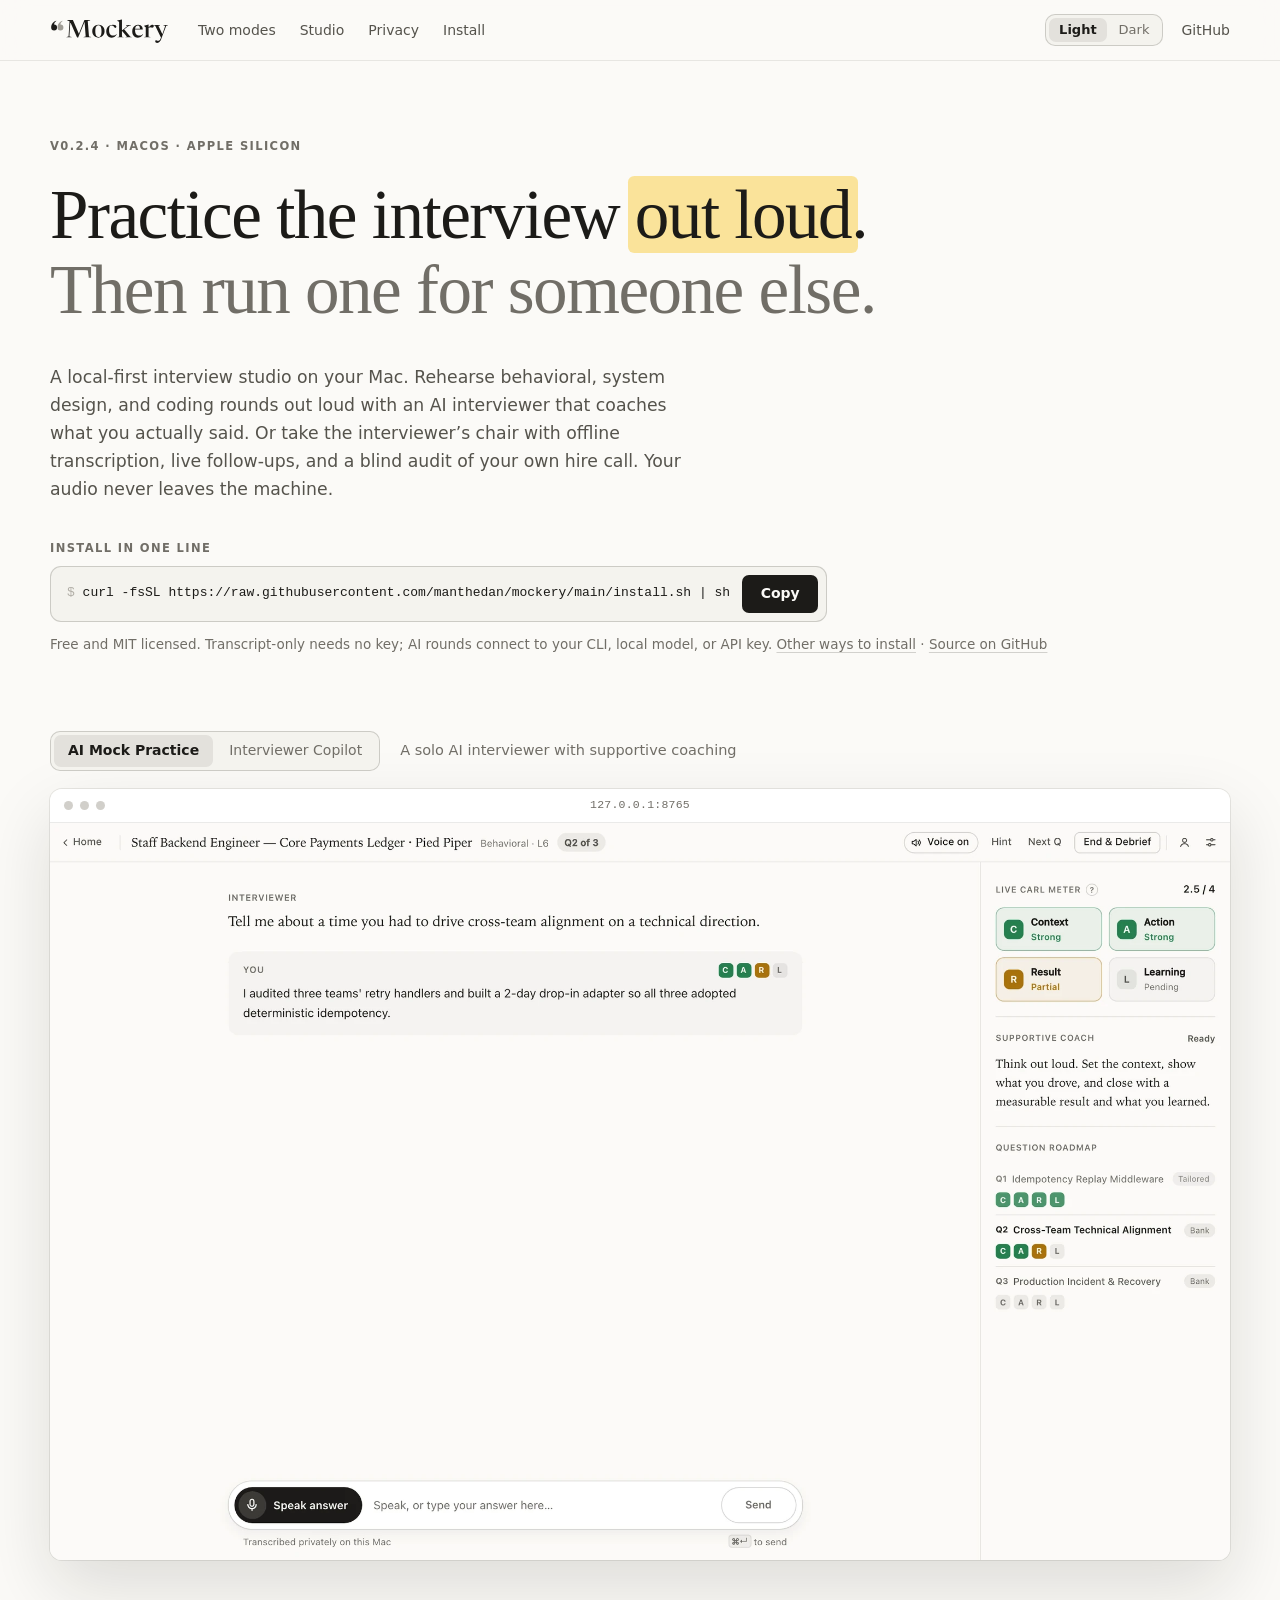
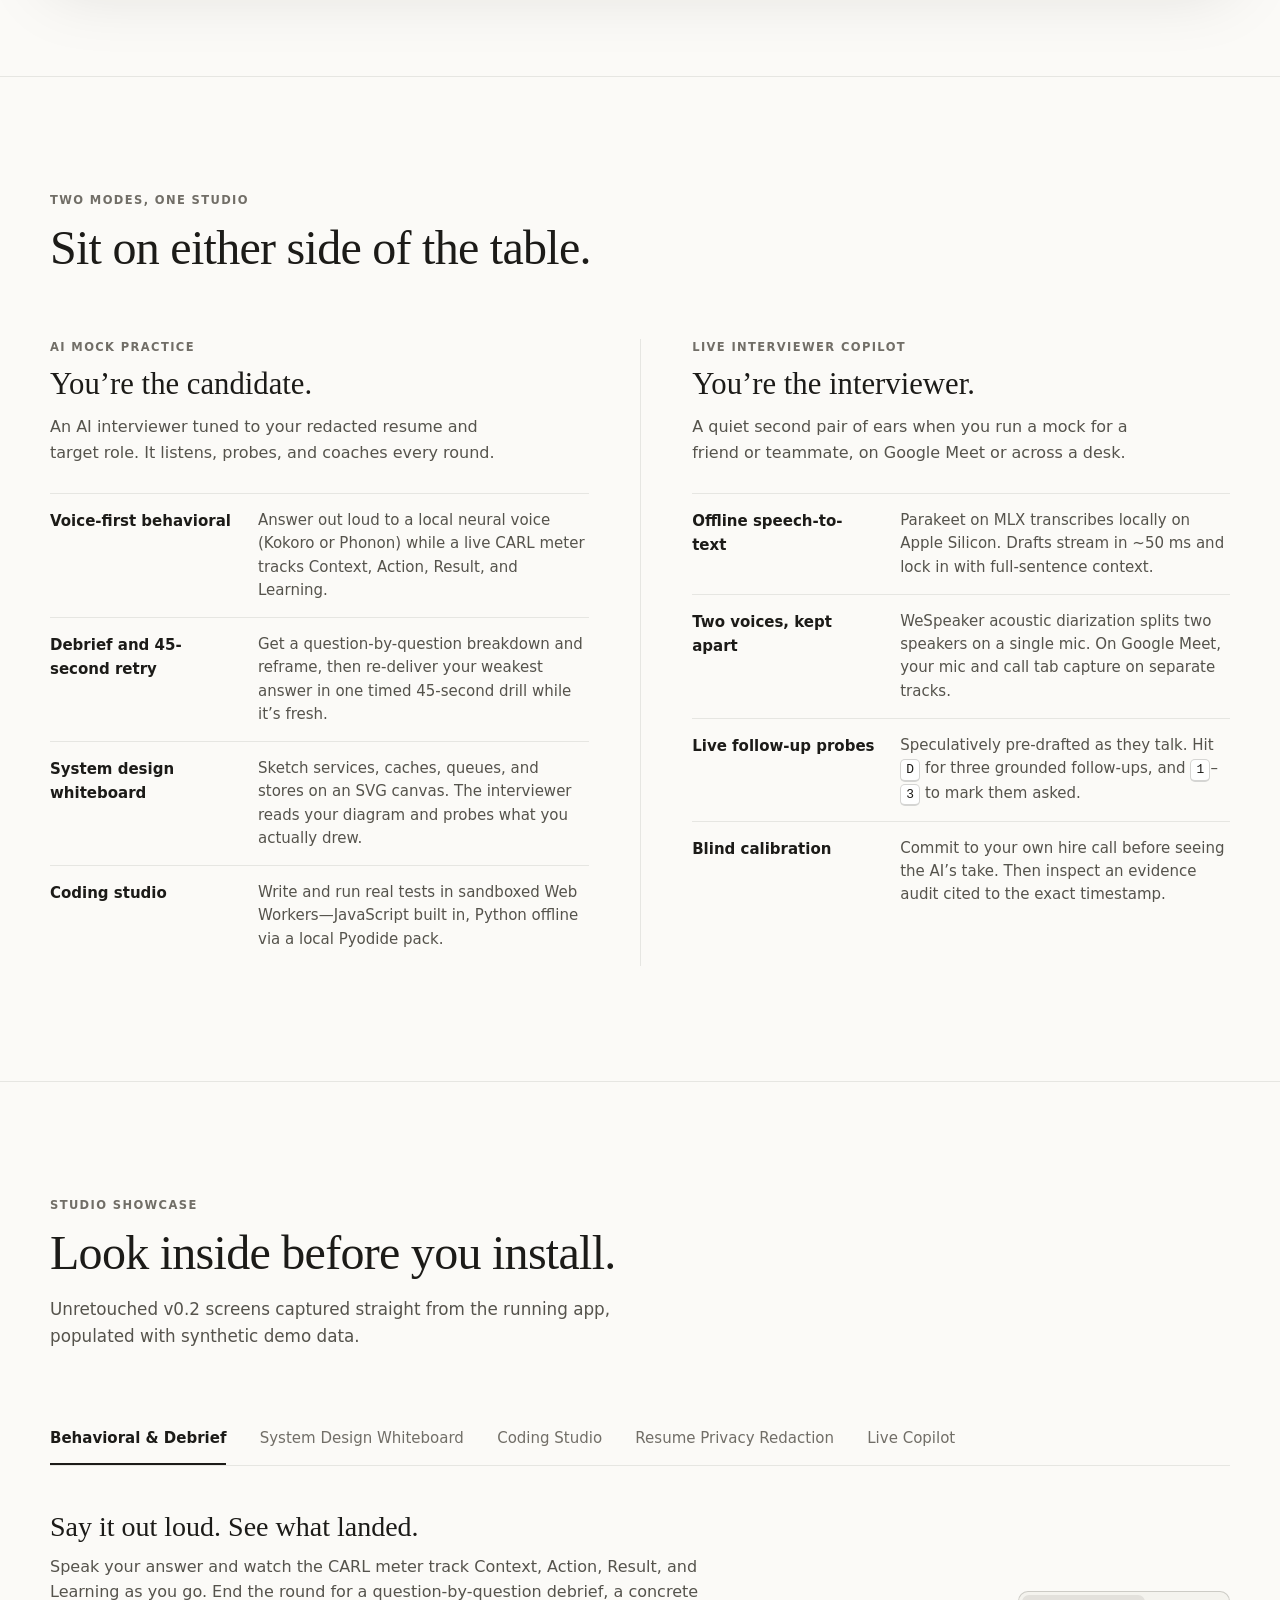
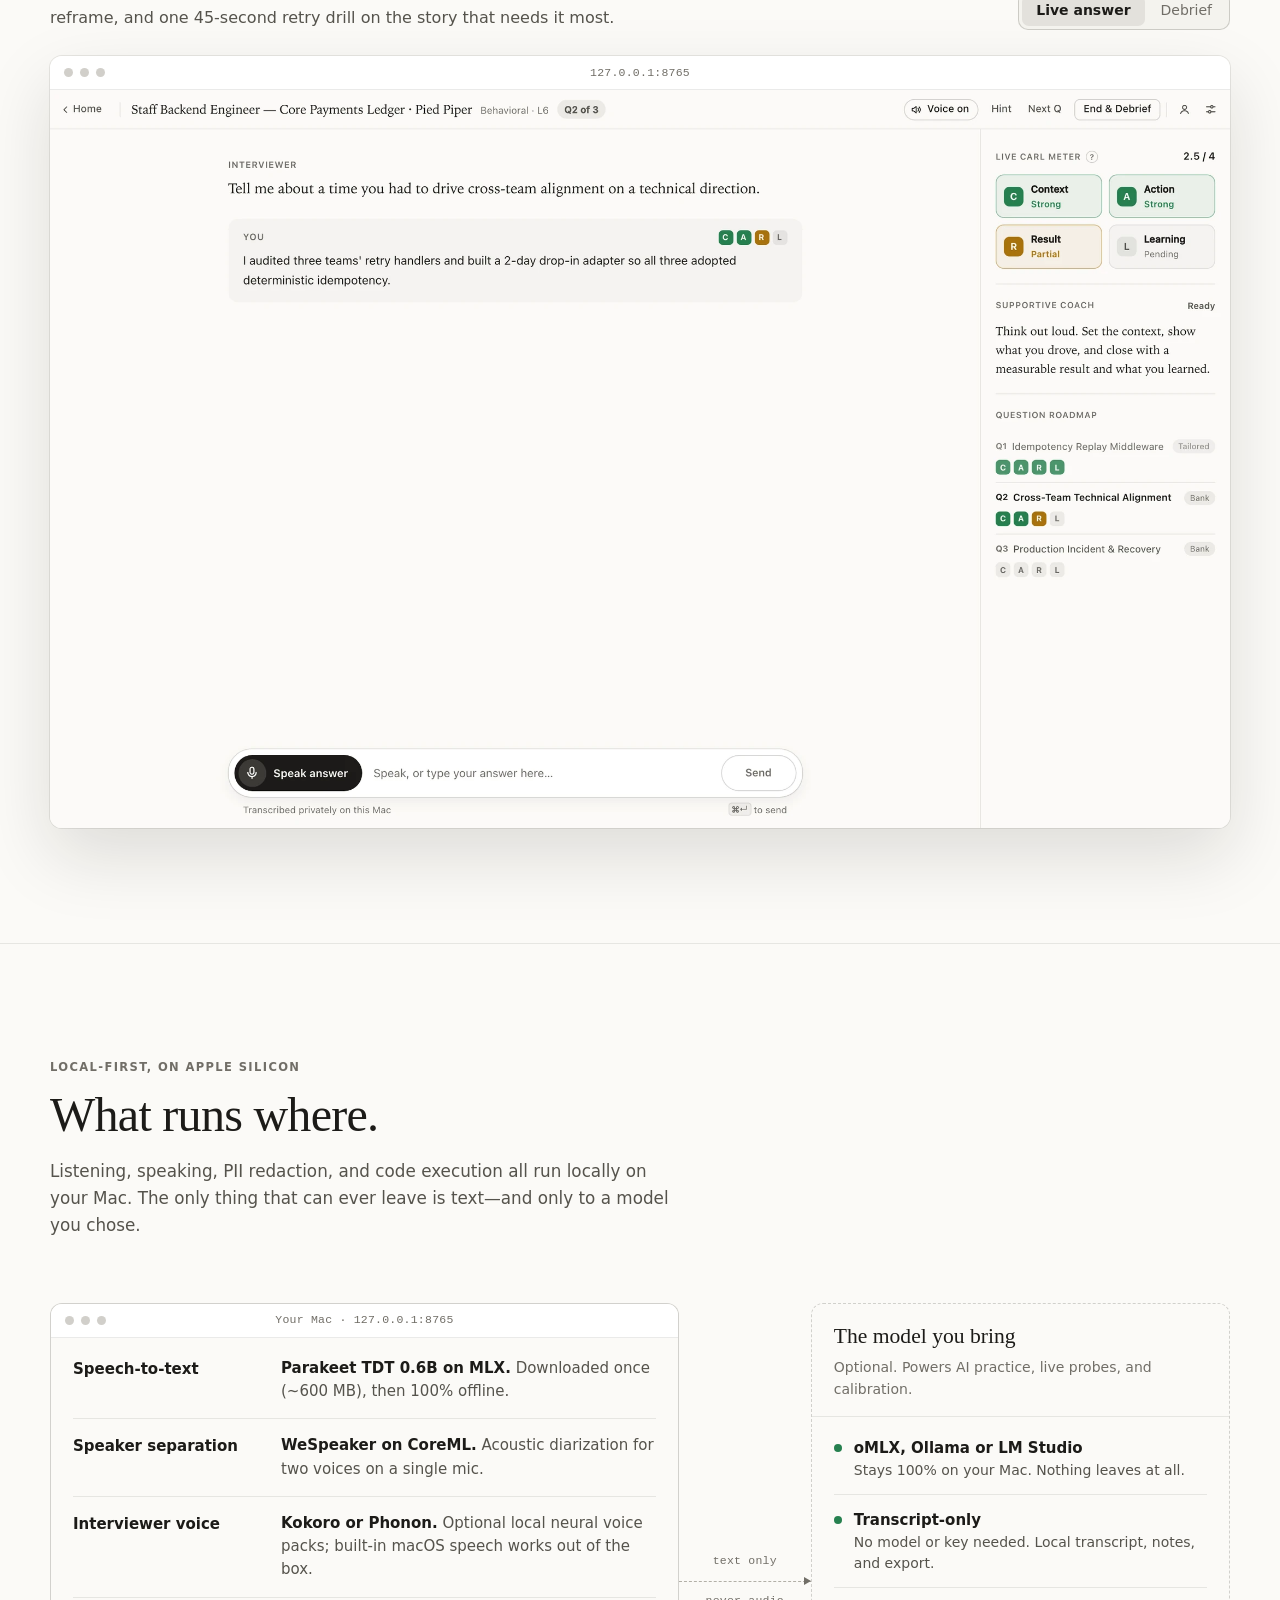
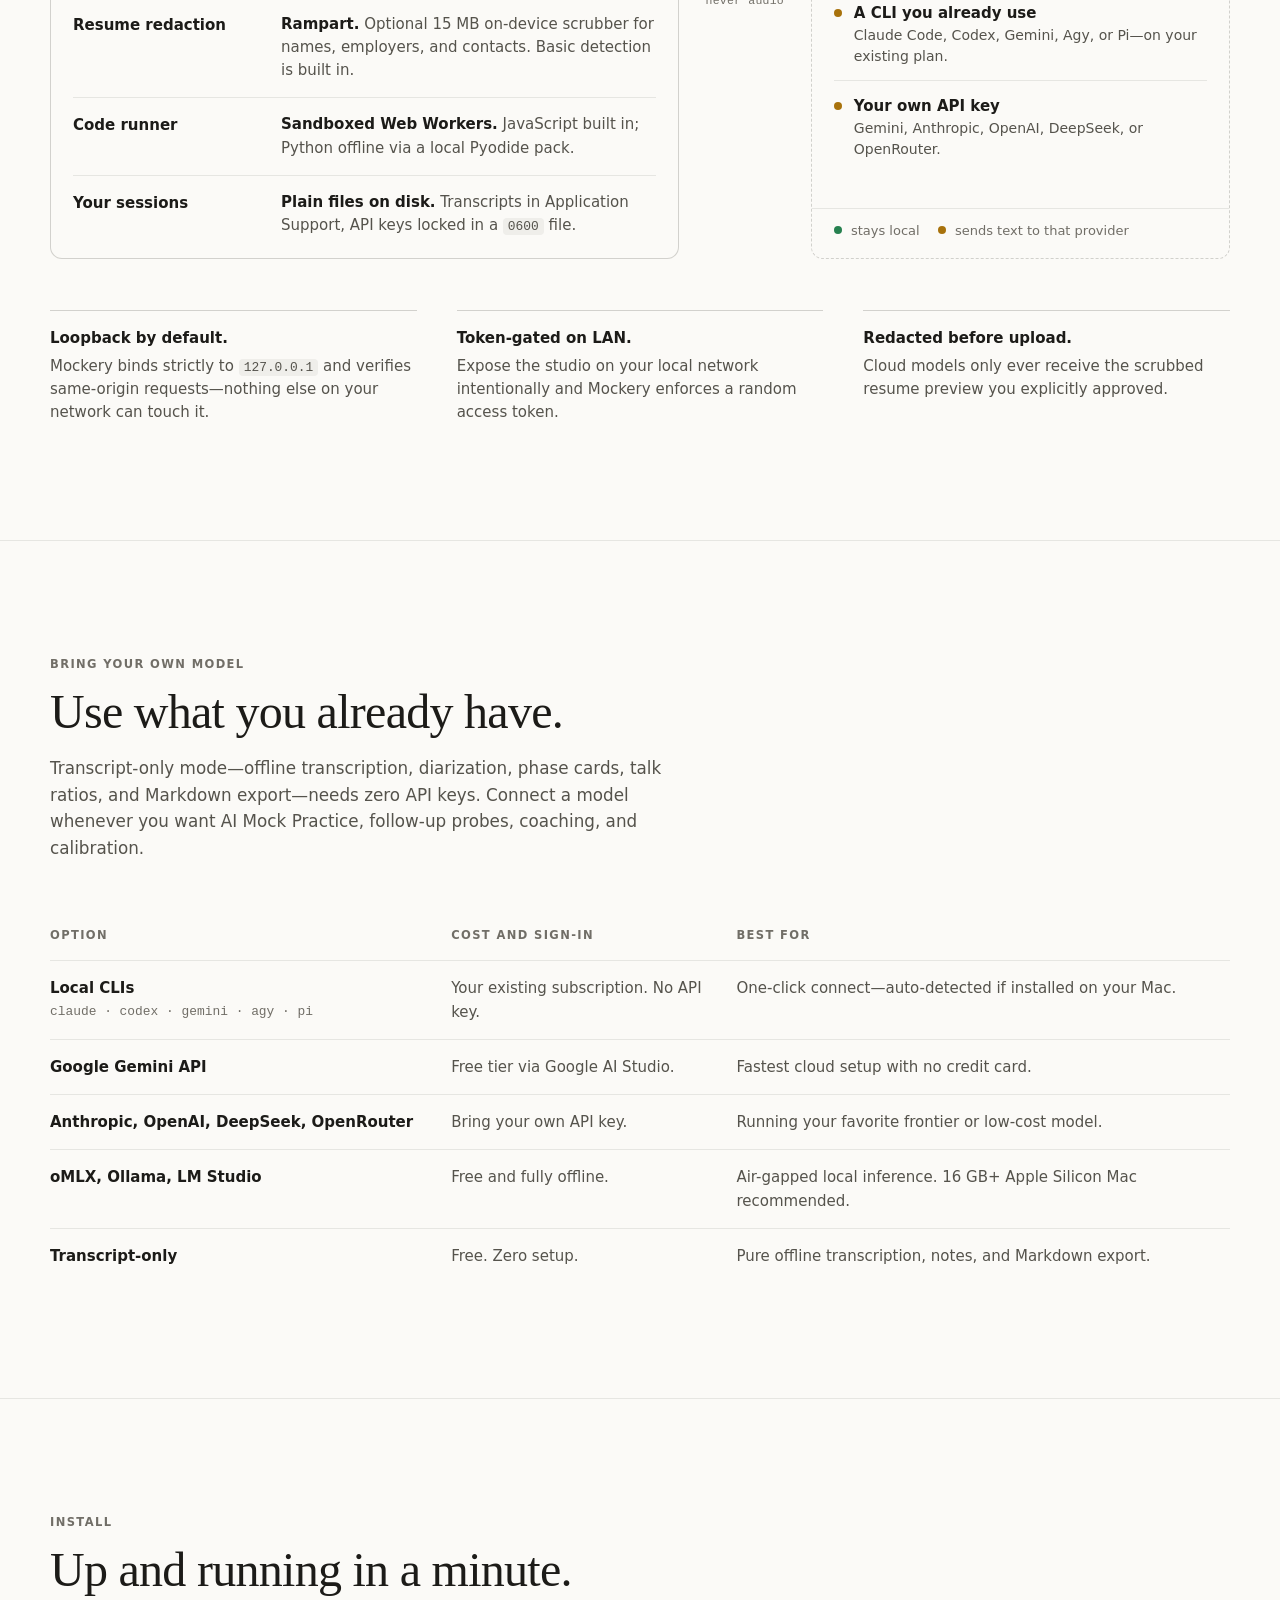
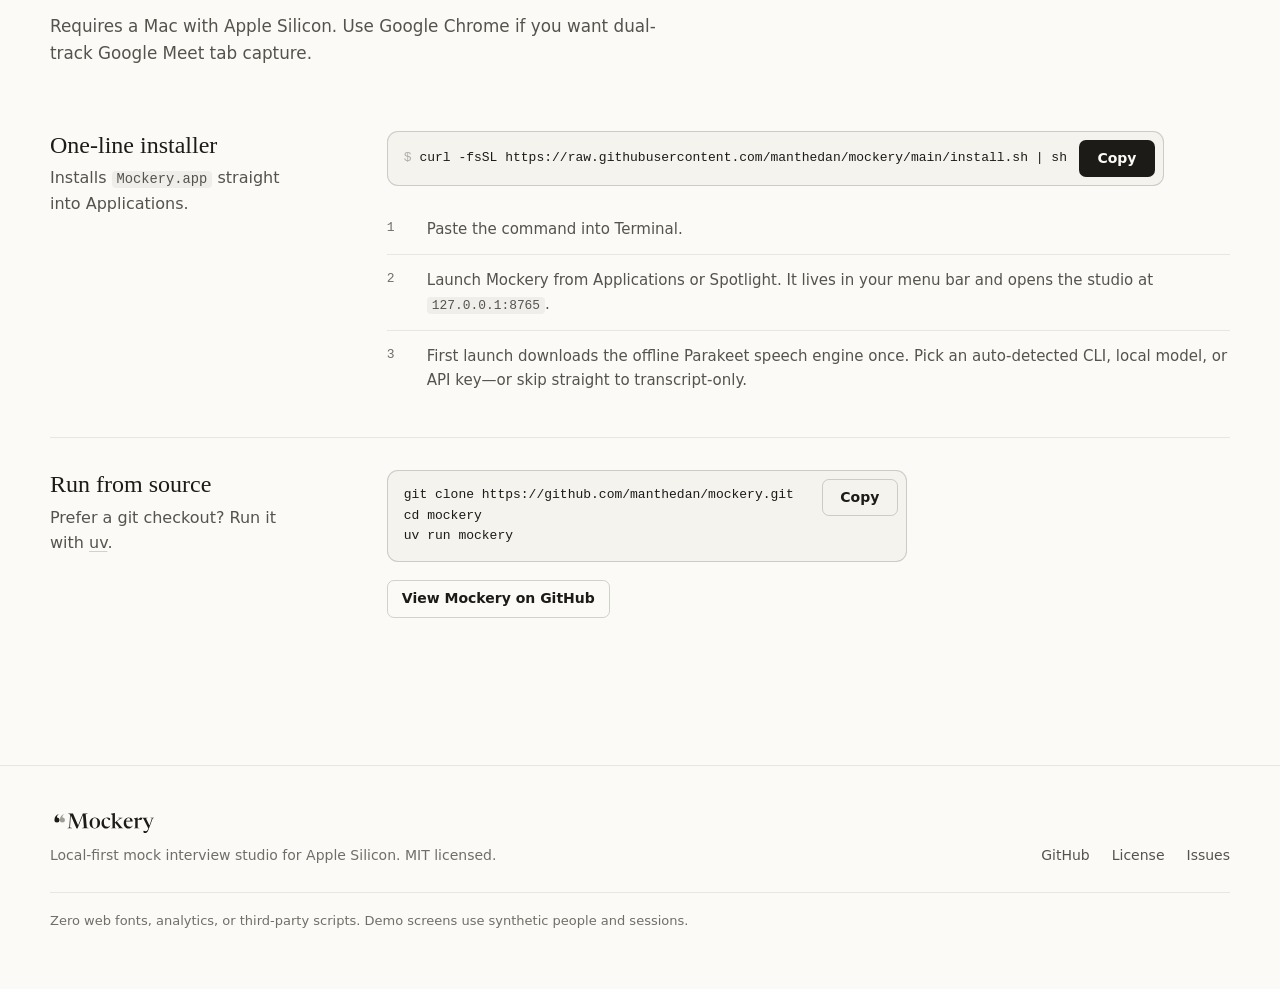
==== commit 009b451a: "Release v0.2.4" ====
--- a/site/index.html
+++ b/site/index.html
@@ -69,7 +69,7 @@
     <!-- ───────────────────────────── Hero ───────────────────────────── -->
     <section class="hero" id="top">
       <div class="wrap">
-        <p class="label">v0.2.3 · macOS · Apple Silicon</p>
+        <p class="label">v0.2.4 · macOS · Apple Silicon</p>
         <h1>
           <span class="voice-a">Practice the interview <mark>out&nbsp;loud</mark>.</span>
           <span class="voice-b">Then run one for someone else.</span>
@@ -285,7 +285,7 @@
           <div class="panel-head">
             <div>
               <h3>Three follow-ups, the moment you need them.</h3>
-              <p>As the candidate speaks, Mockery pre-drafts three grounded follow-ups in the background so they’re ready the instant you ask. When the round wraps, lock in your own verdict first, then inspect a blind calibration audit with every claim cited to its exact timestamp.</p>
+              <p>Hit <kbd>D</kbd> at any moment for three transcript-grounded follow-ups drafted on demand with zero wasted background calls. When the round wraps, lock in your own verdict first, then inspect a blind calibration audit with every claim cited to its exact timestamp.</p>
             </div>
             <div class="seg" role="tablist" aria-label="Copilot views">
               <button type="button" role="tab" id="viewCopProbes" aria-controls="shotCopProbes" aria-selected="true">Follow-ups</button>
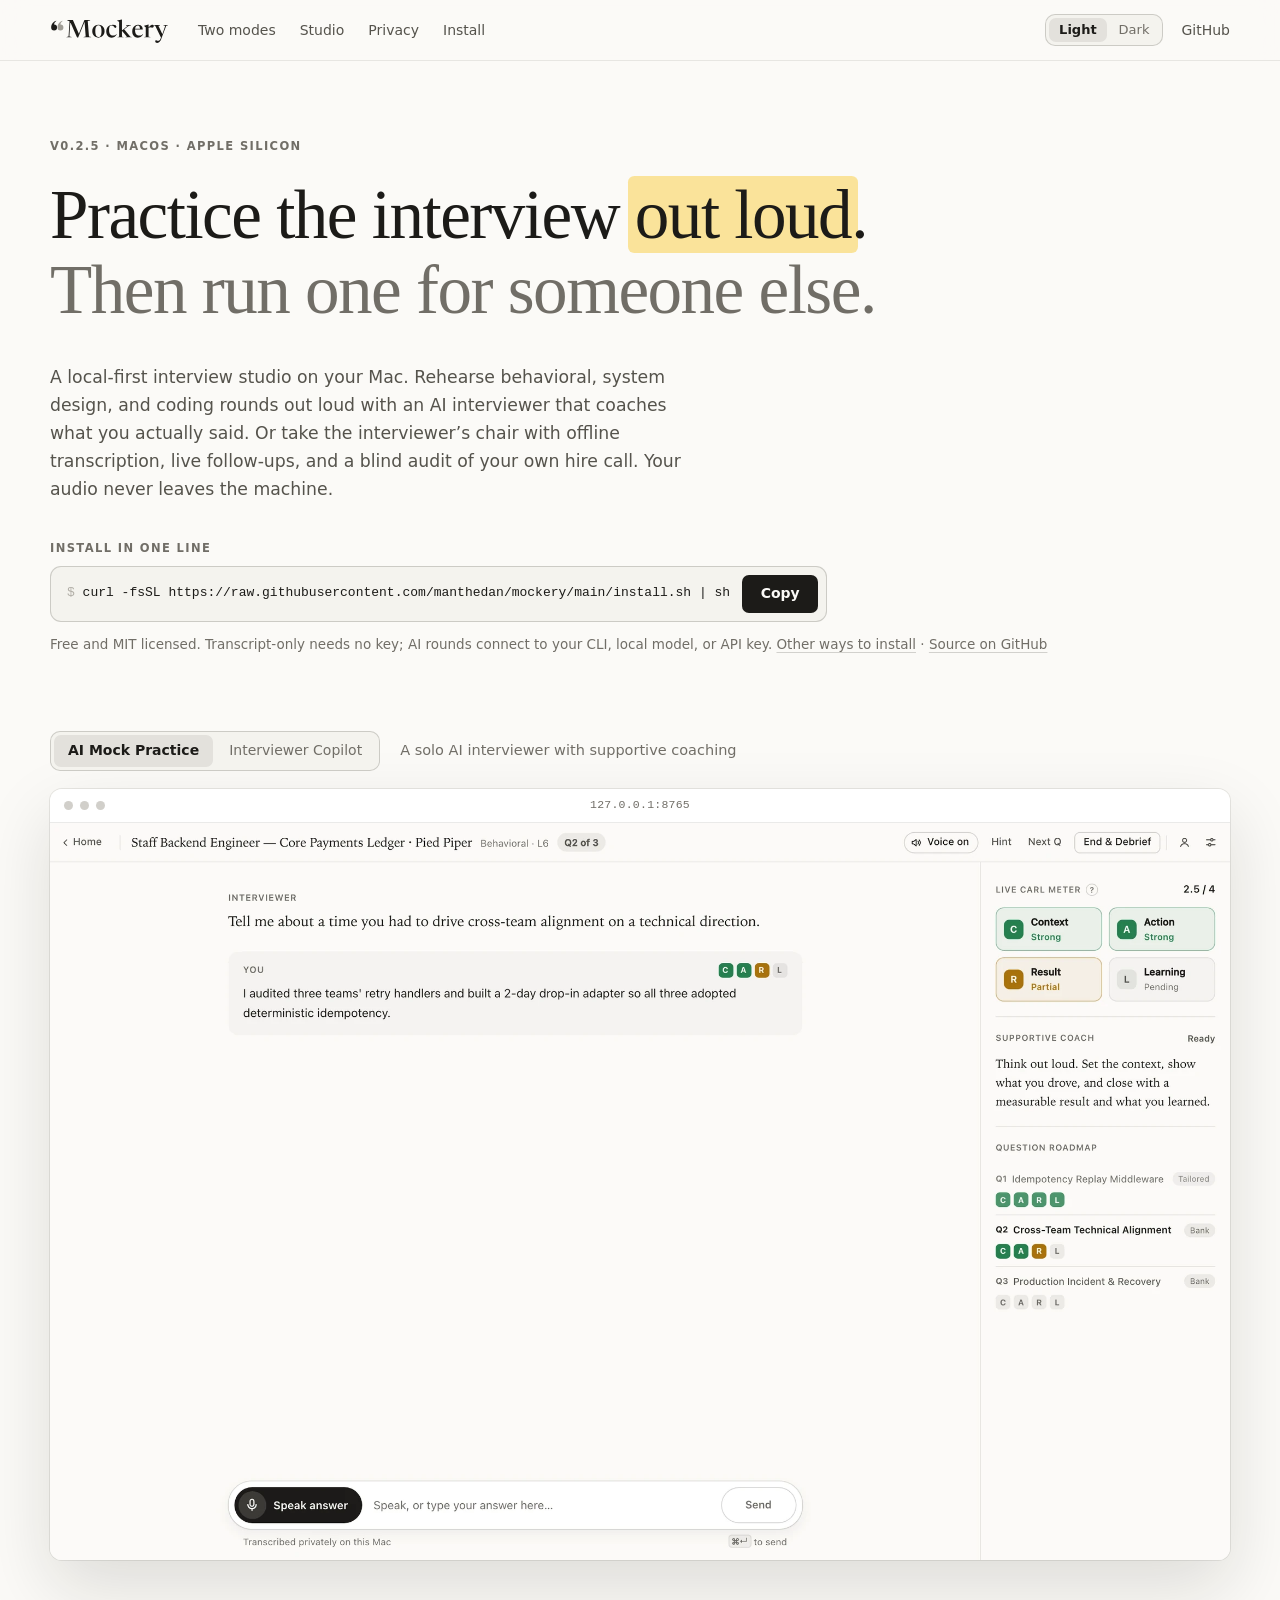
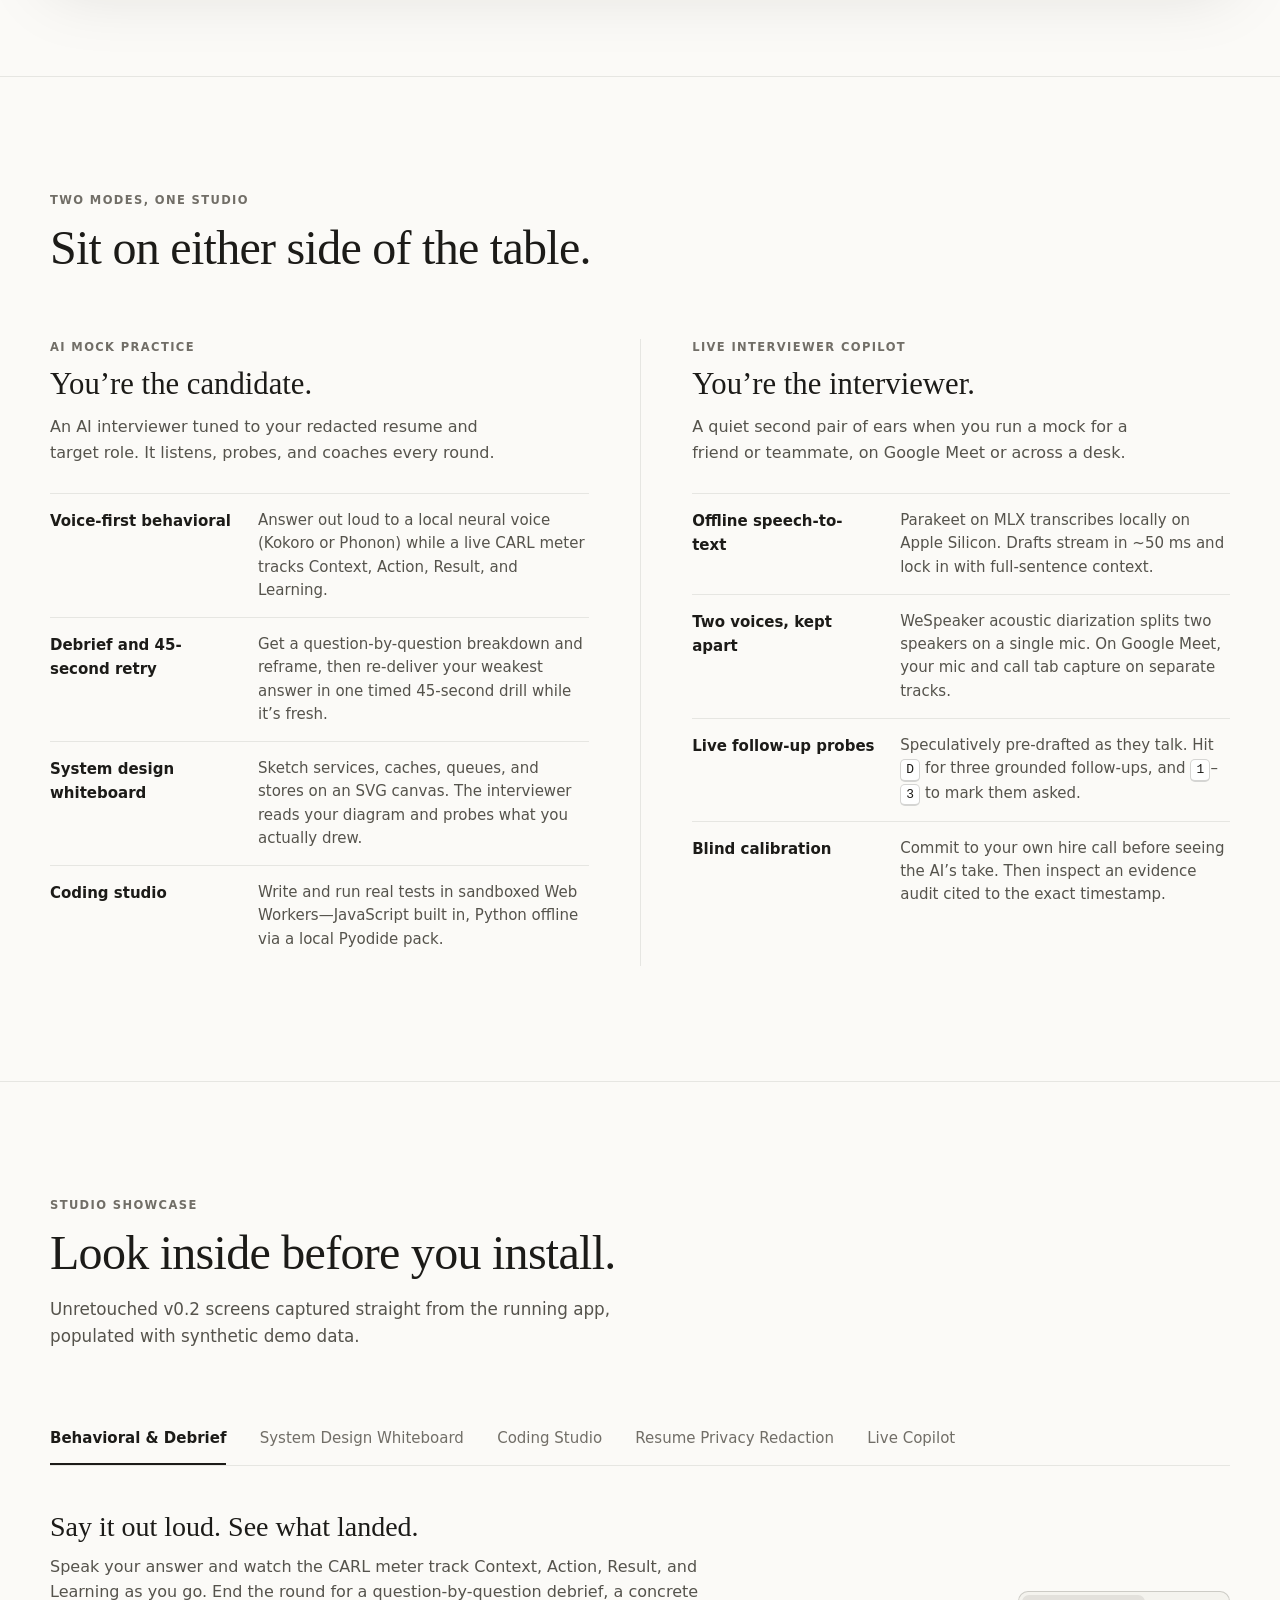
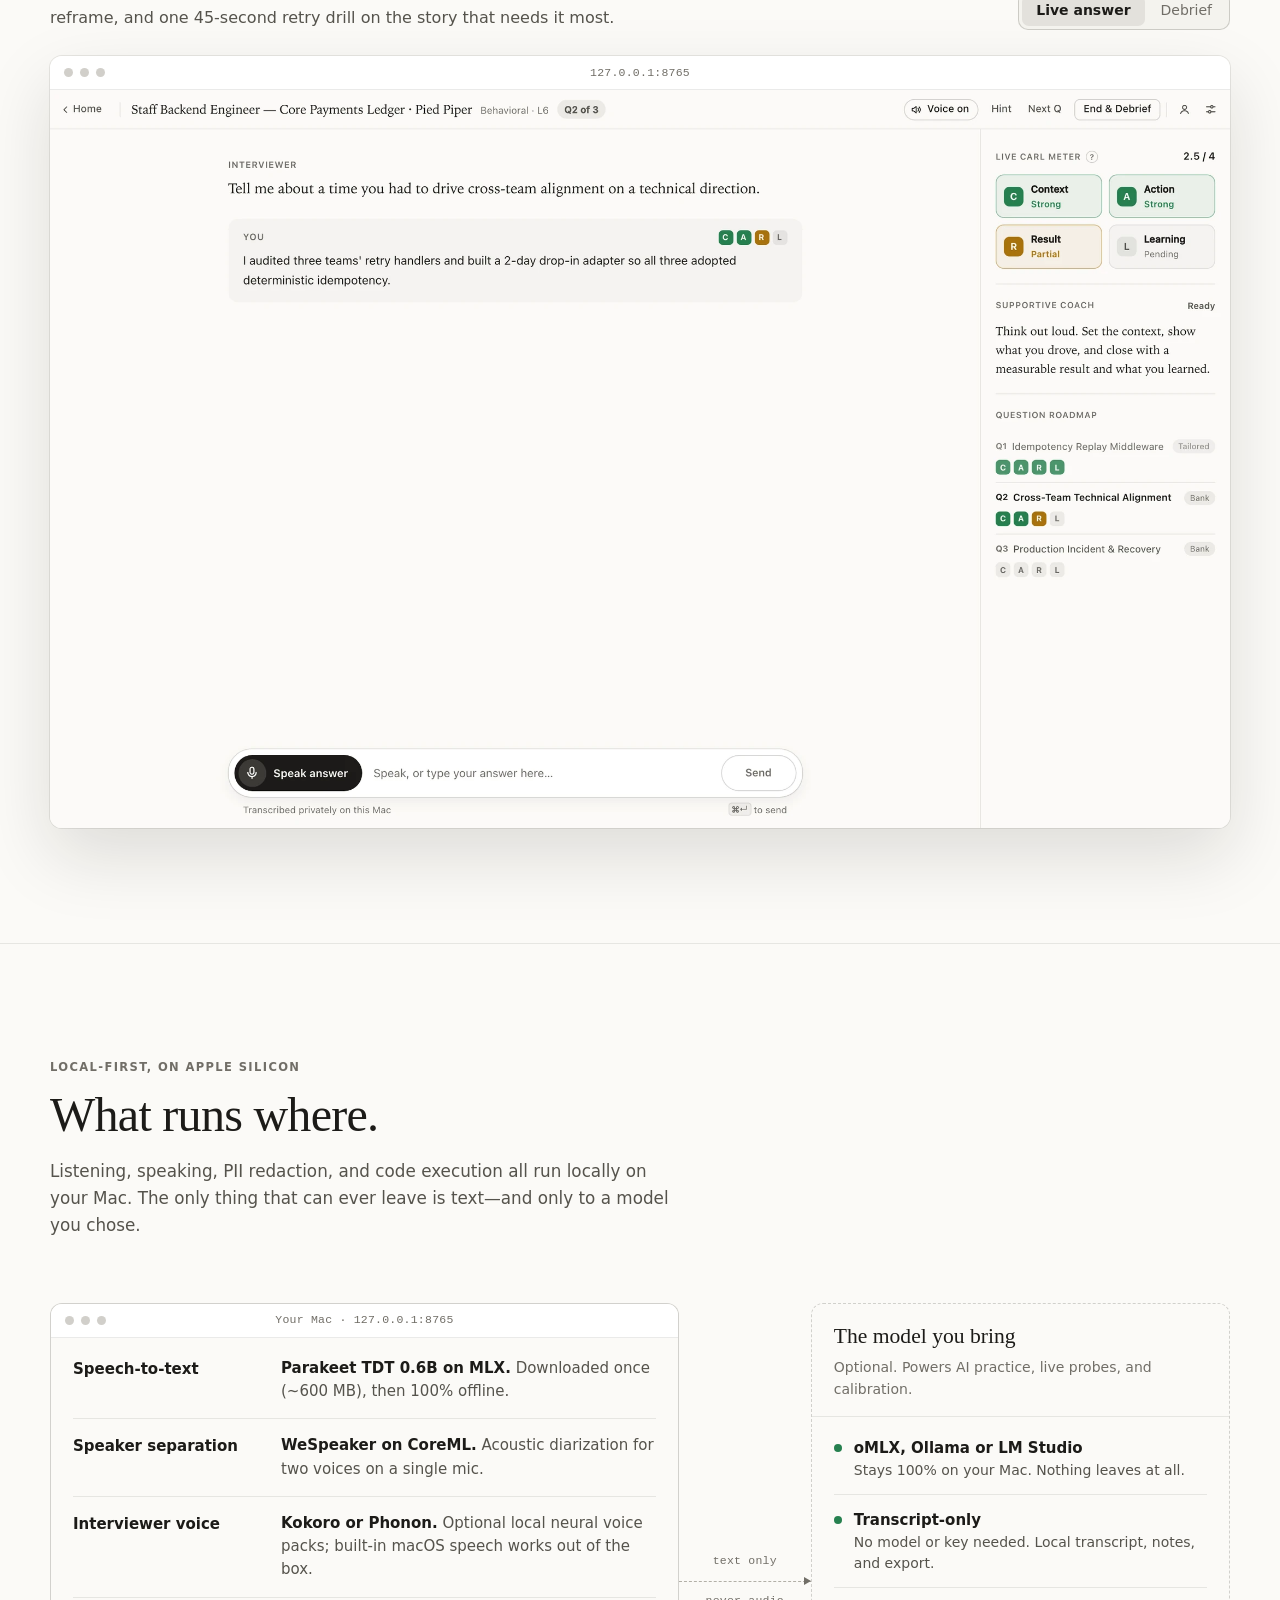
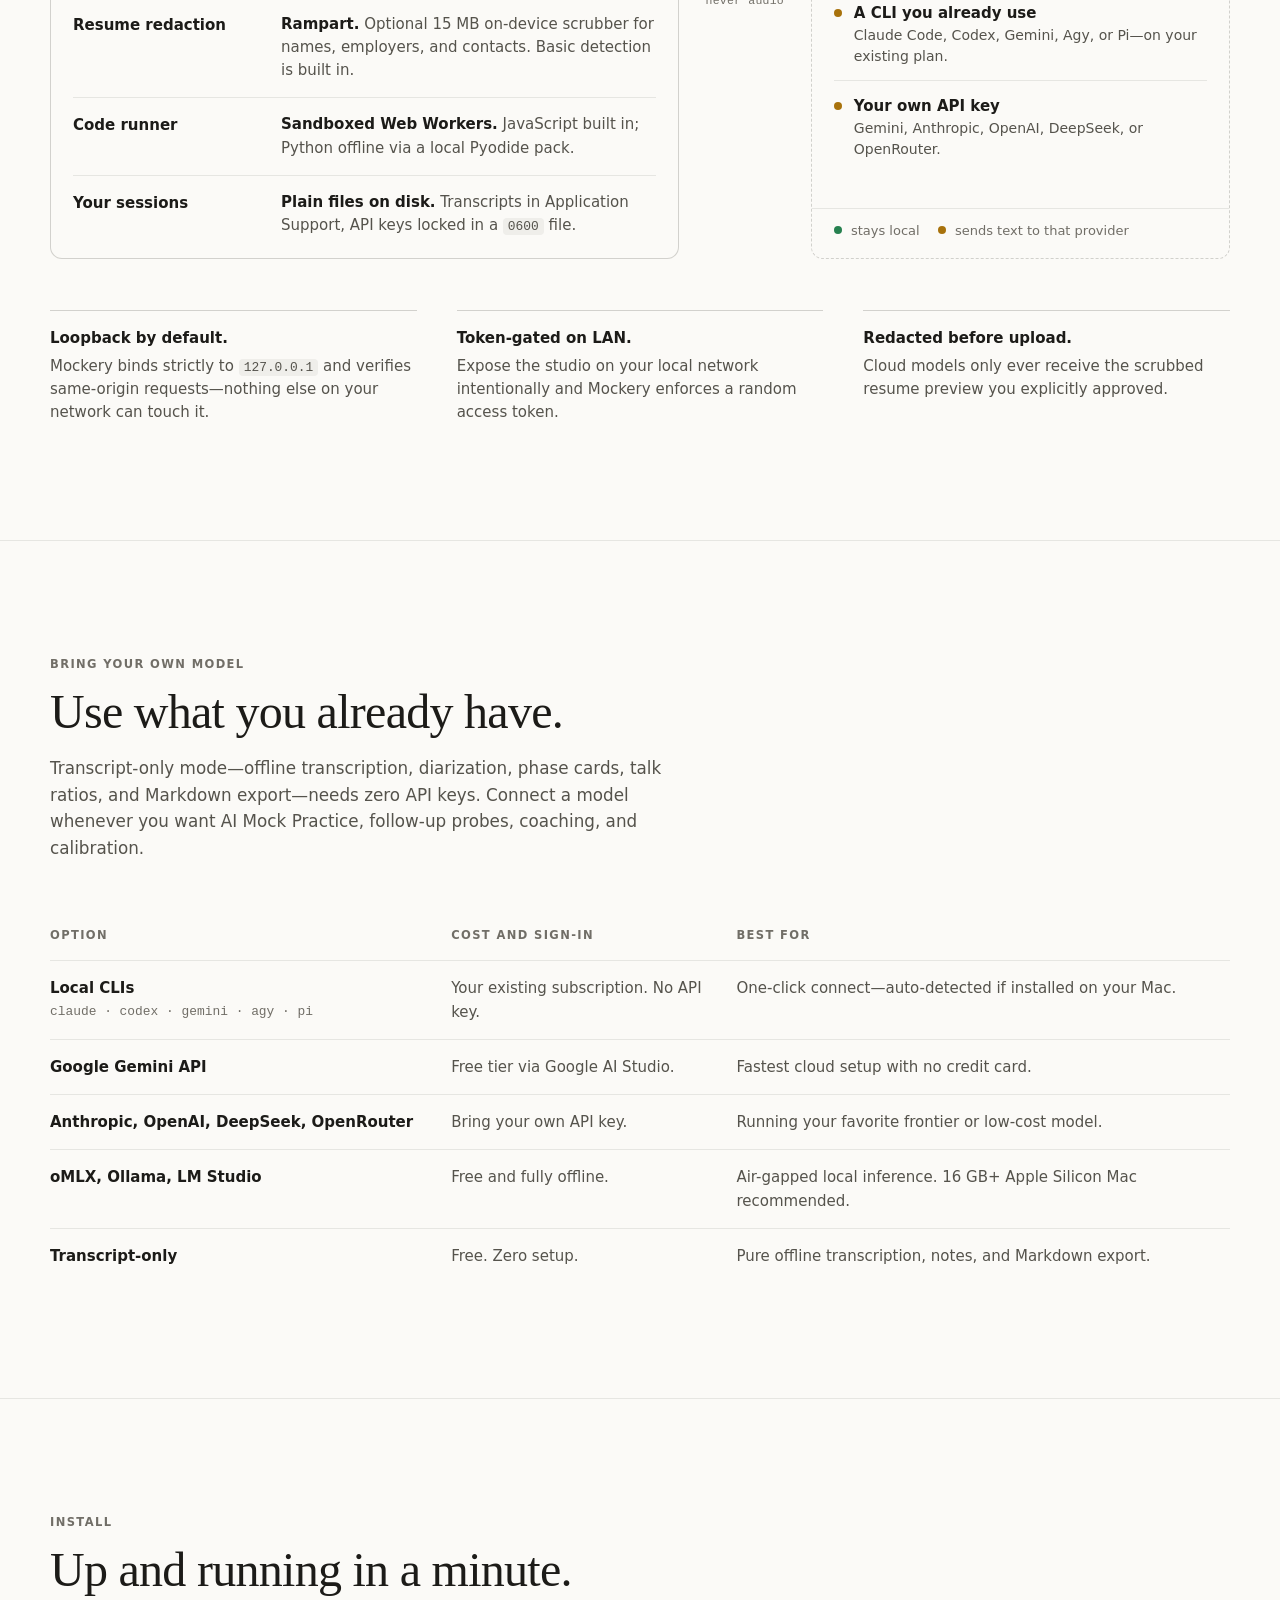
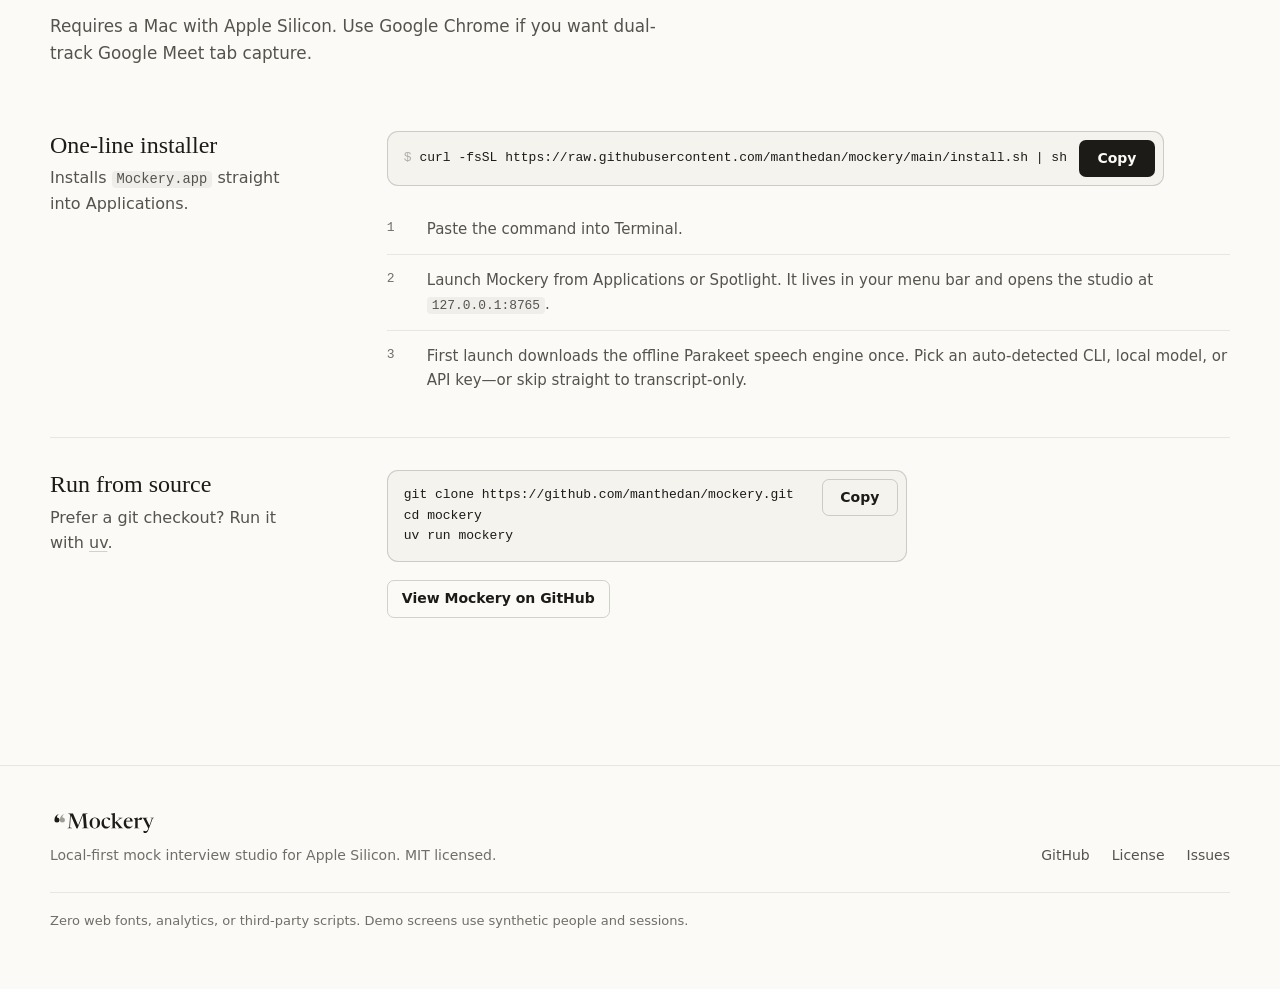
==== commit 902c0af2: "Release v0.2.5" ====
--- a/site/index.html
+++ b/site/index.html
@@ -69,7 +69,7 @@
     <!-- ───────────────────────────── Hero ───────────────────────────── -->
     <section class="hero" id="top">
       <div class="wrap">
-        <p class="label">v0.2.4 · macOS · Apple Silicon</p>
+        <p class="label">v0.2.5 · macOS · Apple Silicon</p>
         <h1>
           <span class="voice-a">Practice the interview <mark>out&nbsp;loud</mark>.</span>
           <span class="voice-b">Then run one for someone else.</span>
